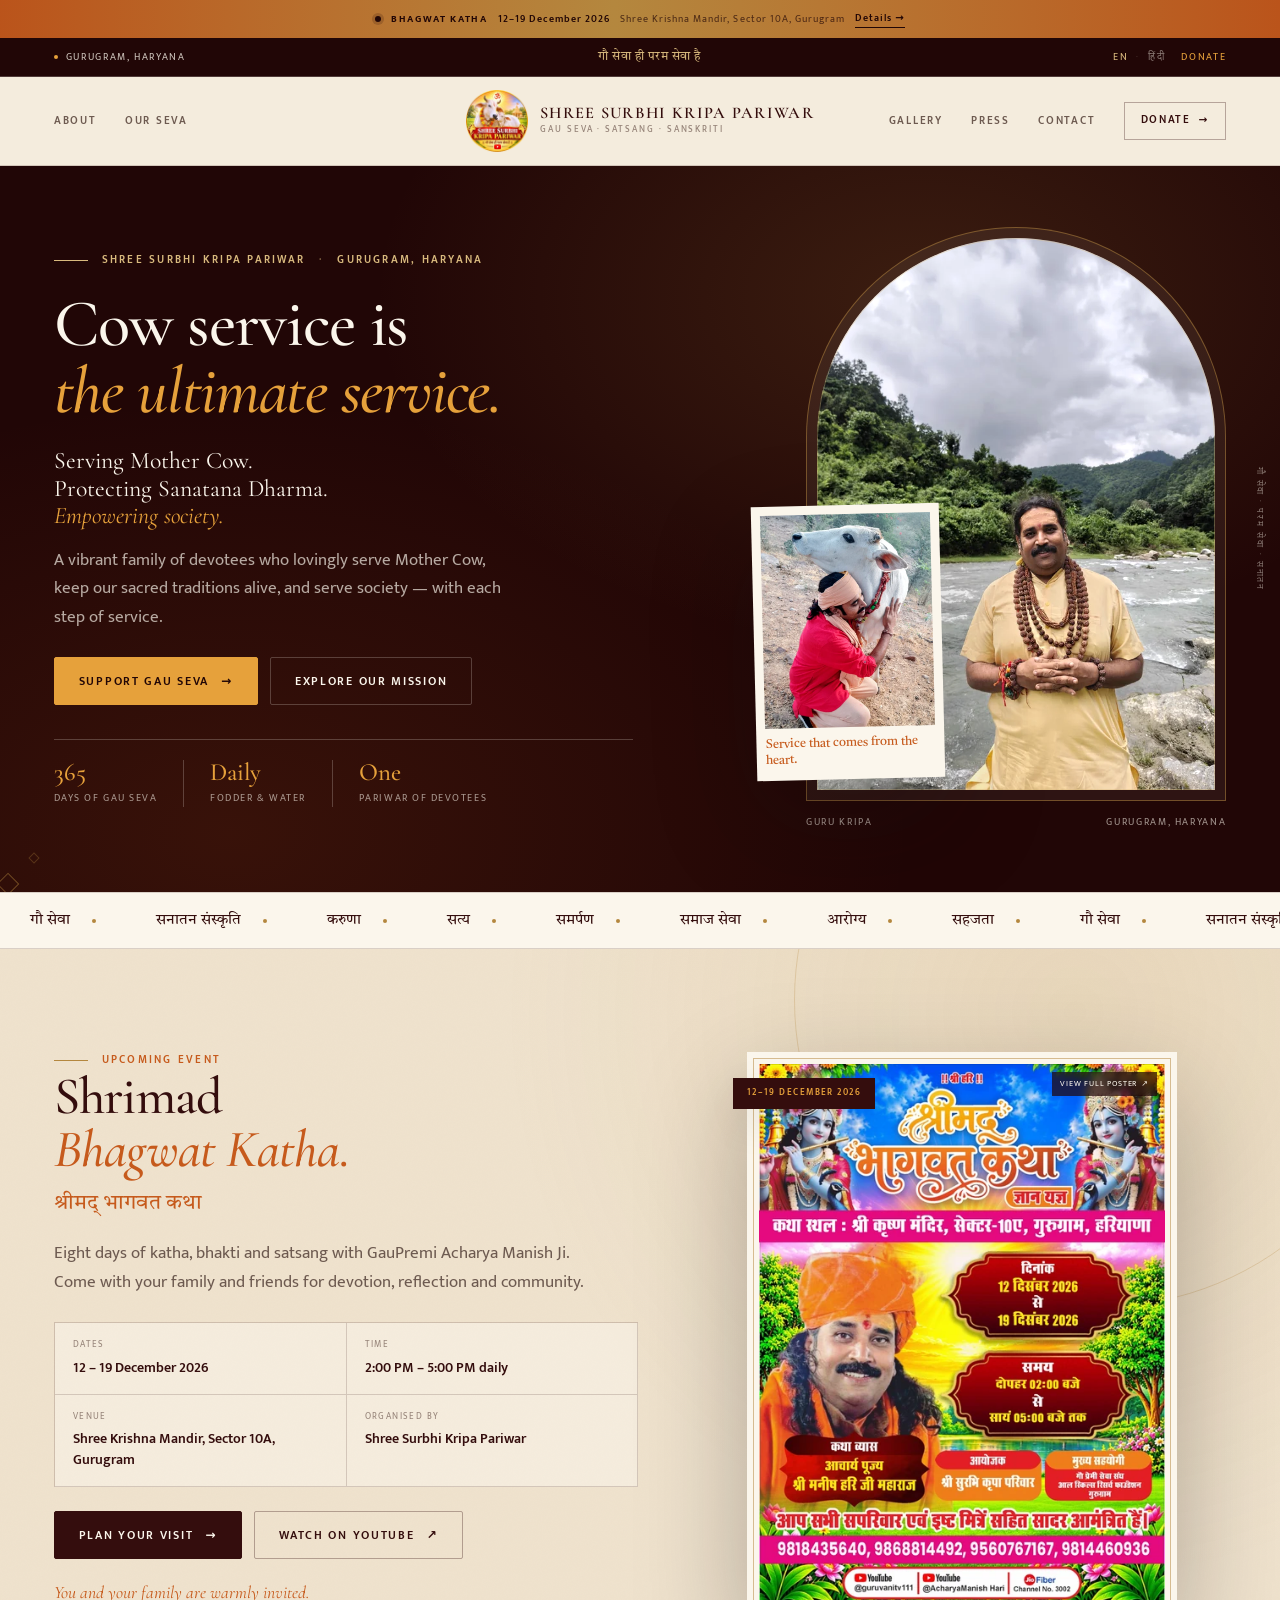
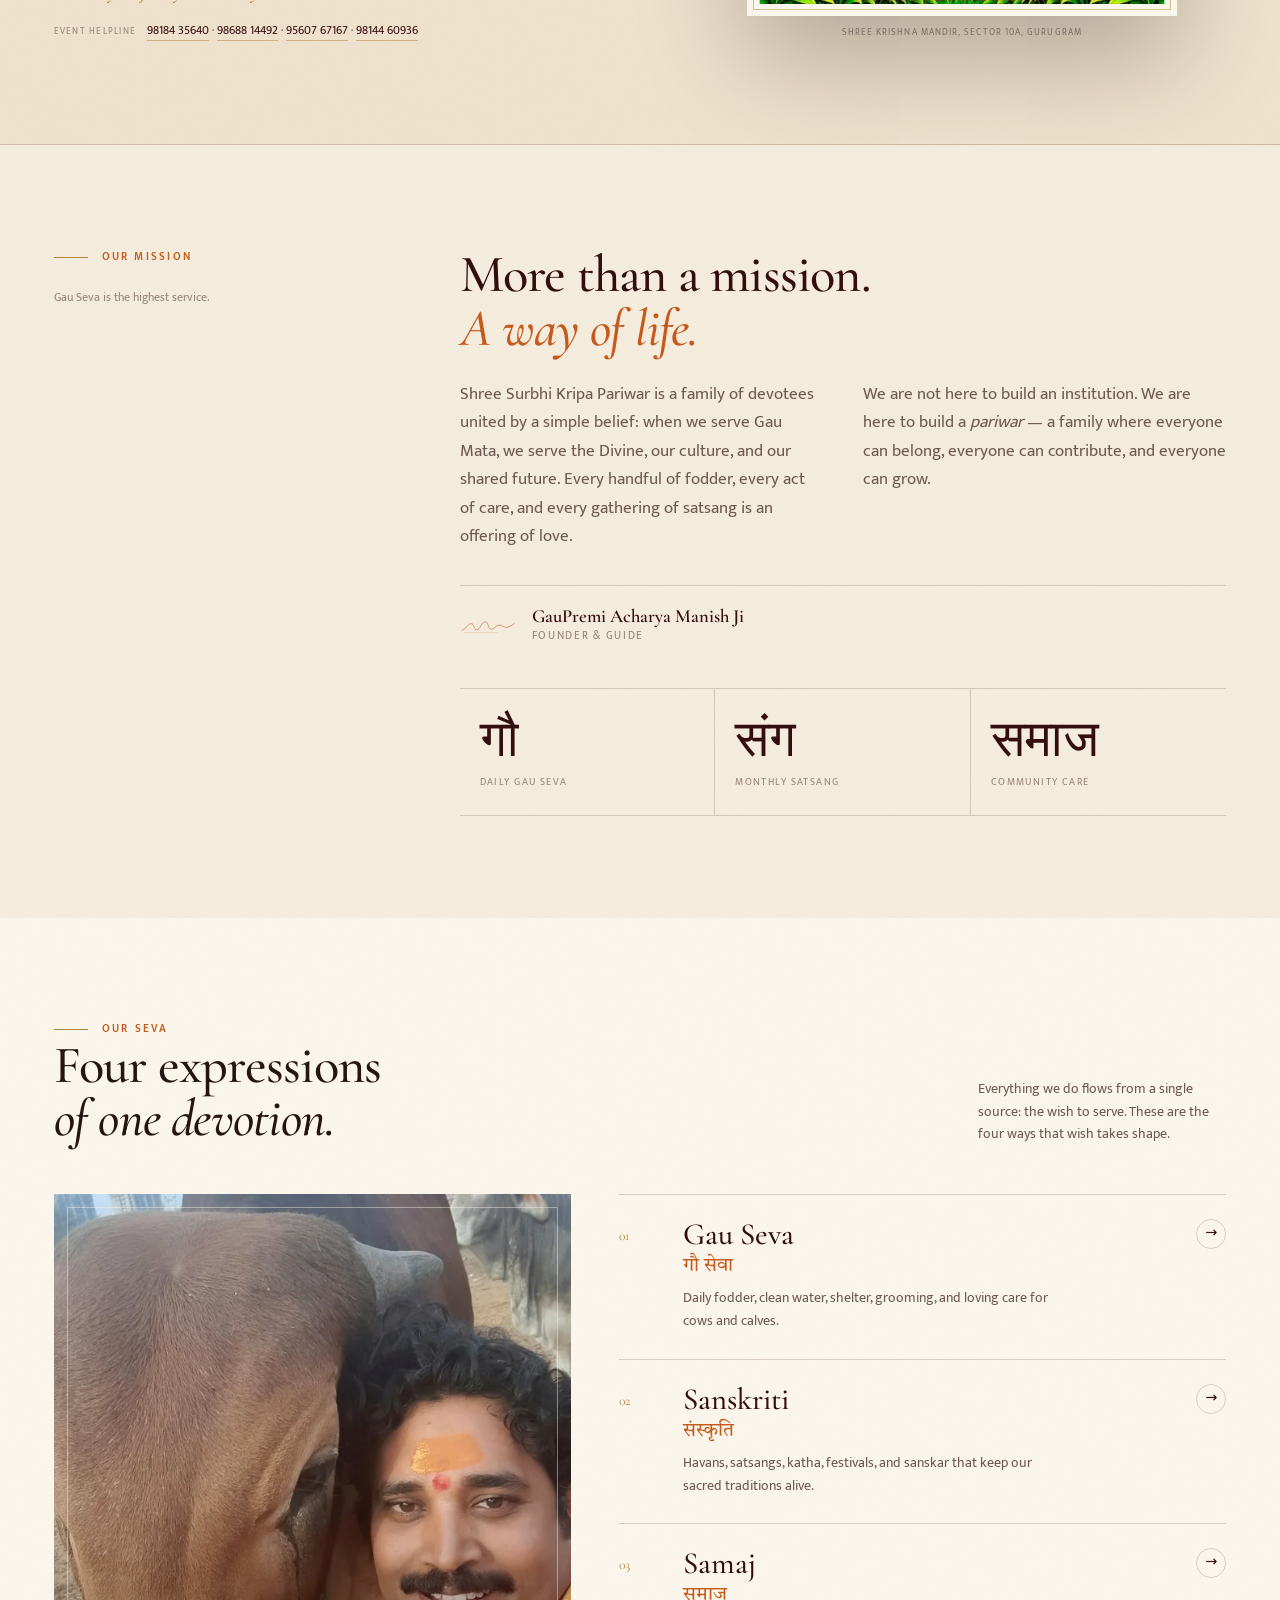
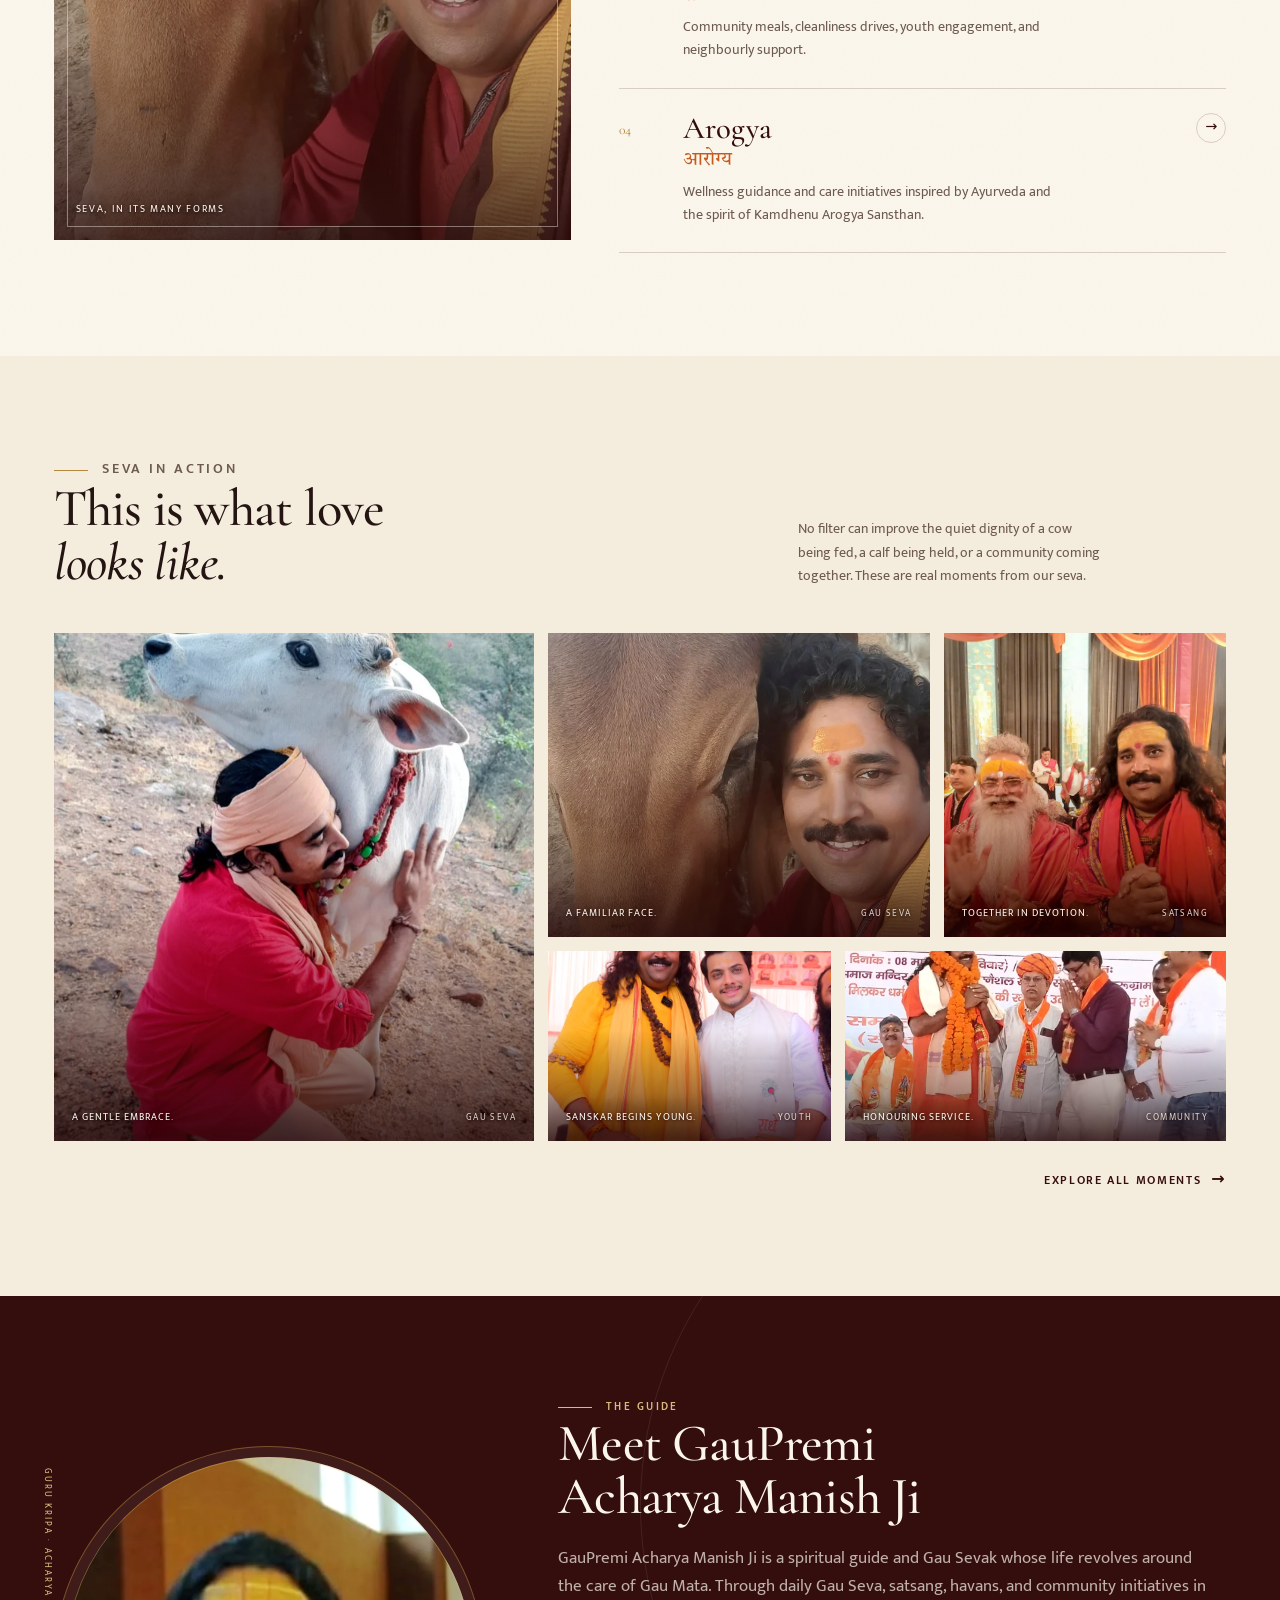
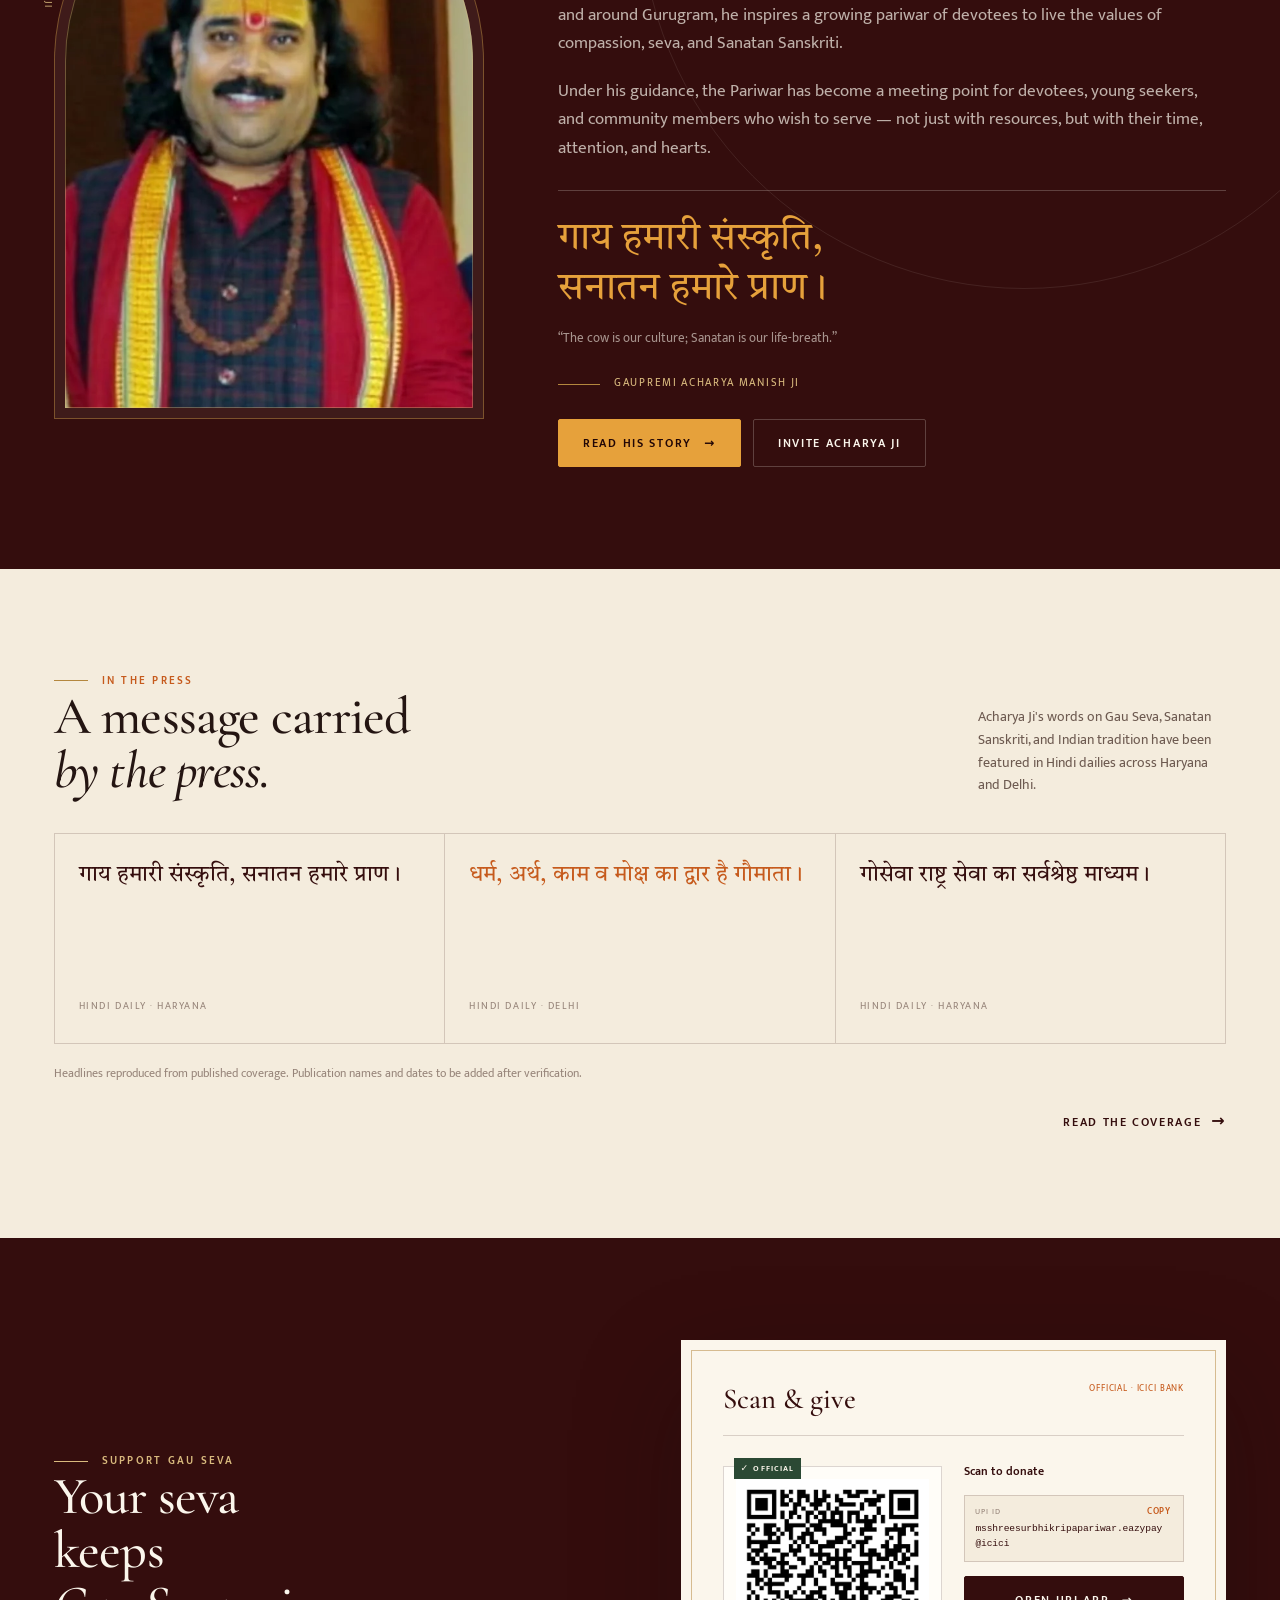
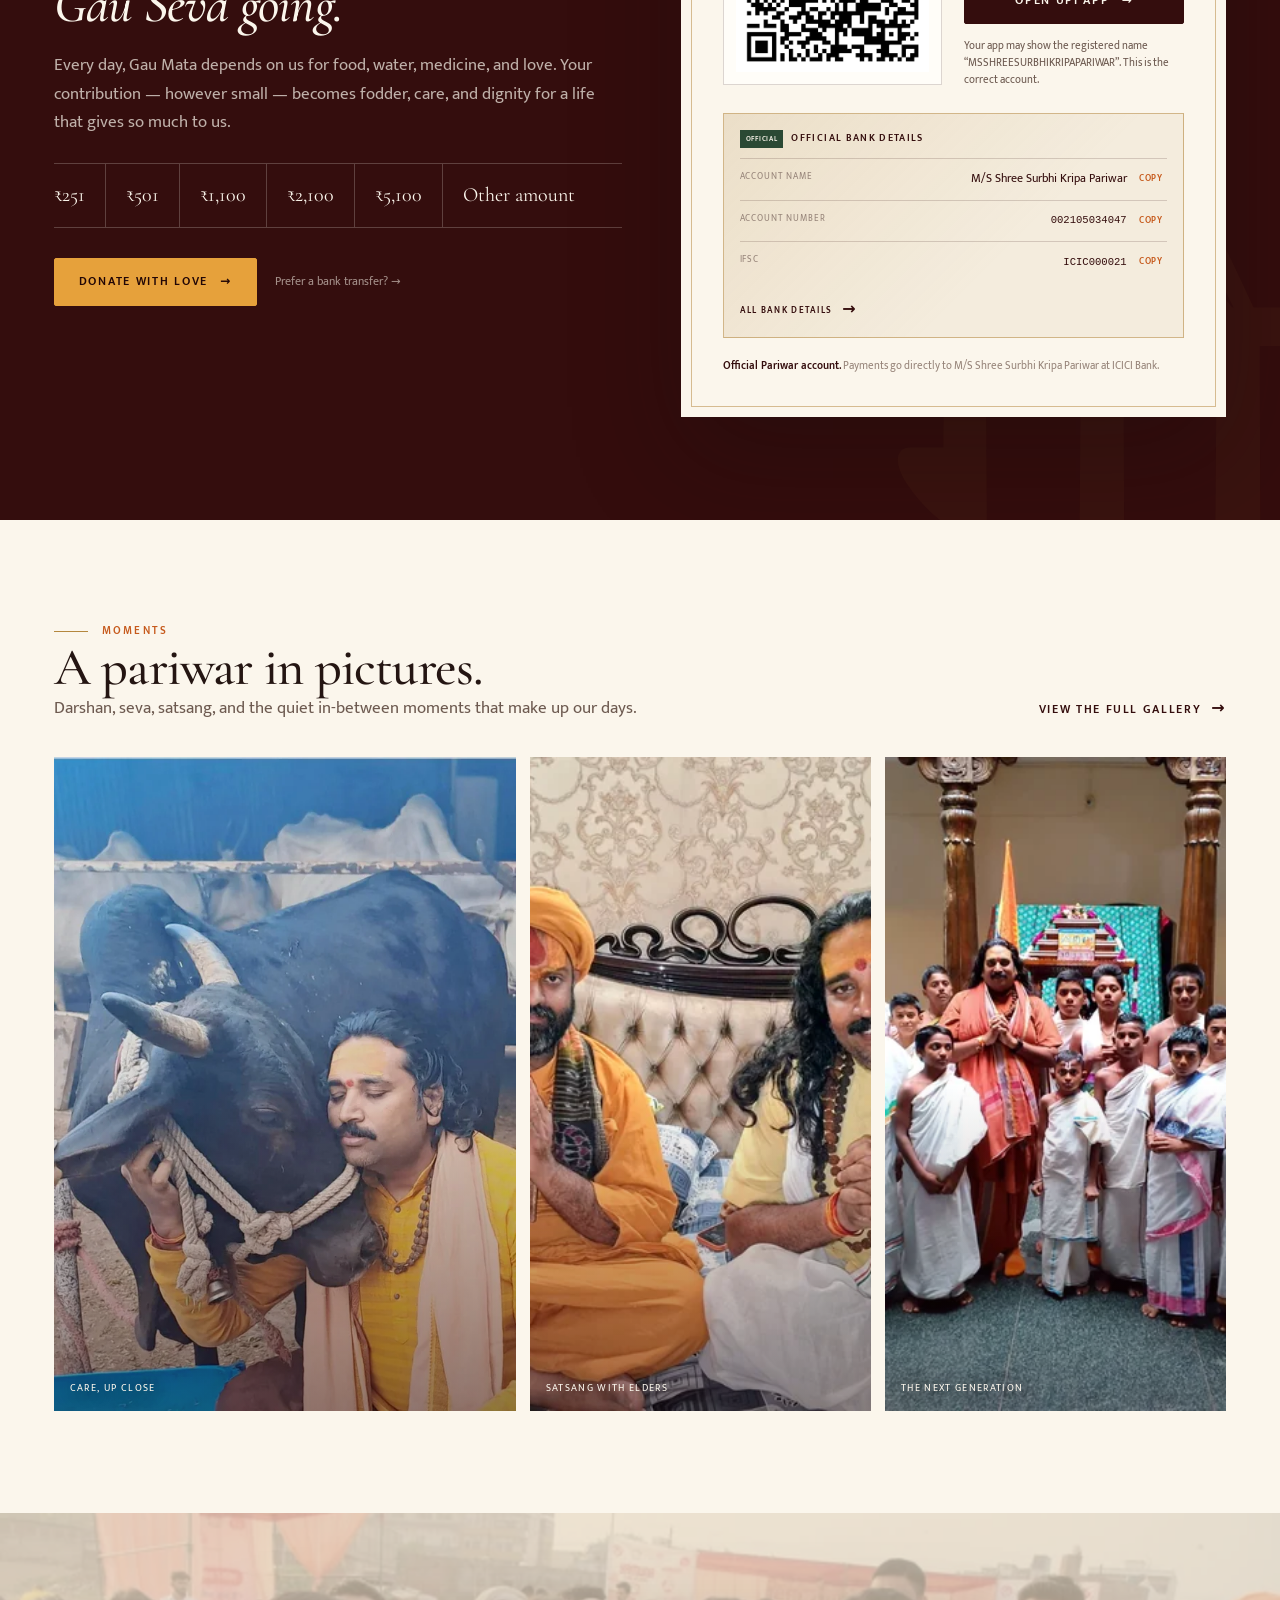
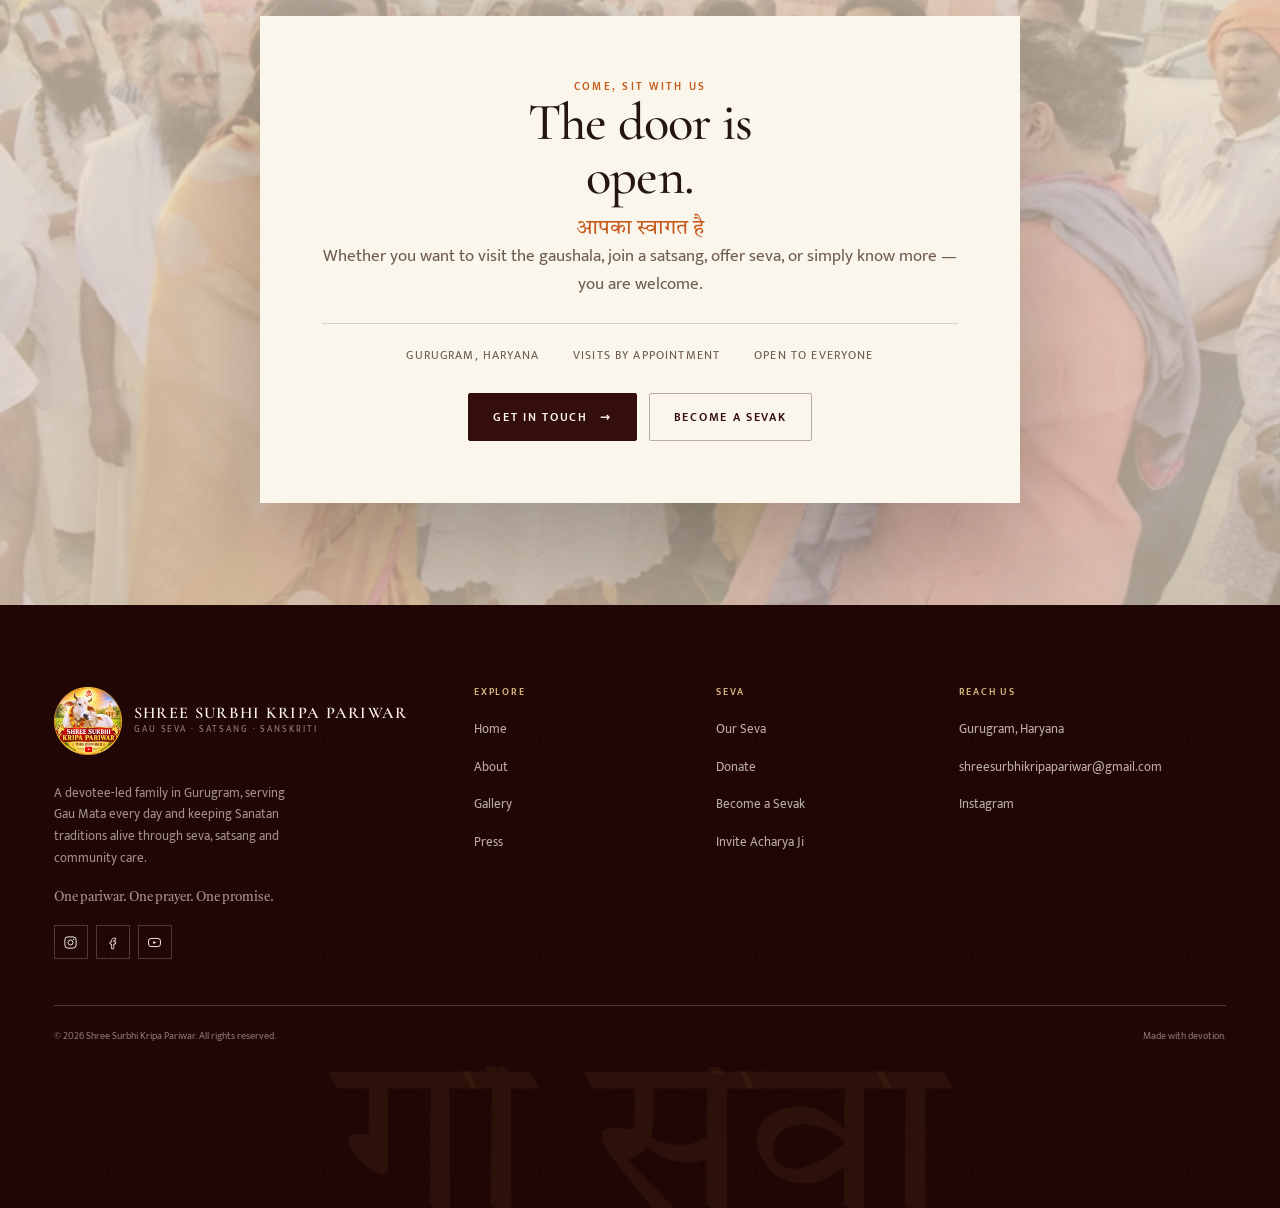
==== index.html @ 7095d481 "Initial commit: Shree Surbhi Kripa Pariwar bilingual website" ====
<!DOCTYPE html>
<html lang="en" class="no-js">
<head>
<meta charset="utf-8">
<meta name="viewport" content="width=device-width, initial-scale=1">
<title>Shree Surbhi Kripa Pariwar | Gau Seva in Gurugram</title>
<meta name="description" content="Join Shree Surbhi Kripa Pariwar in daily Gau Seva, satsang and community care in Gurugram. Inspired by GauPremi Acharya Manish Ji. Donate or volunteer today.">
<meta name="robots" content="index,follow">
<meta name="theme-color" content="#210606">
<meta property="og:type" content="website">
<meta property="og:site_name" content="Shree Surbhi Kripa Pariwar">
<meta property="og:title" content="Shree Surbhi Kripa Pariwar | Gau Seva in Gurugram">
<meta property="og:description" content="Join Shree Surbhi Kripa Pariwar in daily Gau Seva, satsang and community care in Gurugram. Inspired by GauPremi Acharya Manish Ji. Donate or volunteer today.">
<meta property="og:locale" content="en_IN">
<meta name="twitter:card" content="summary_large_image">
<link rel="icon" href="assets/brand/favicon.ico" sizes="any">
<link rel="icon" type="image/png" sizes="32x32" href="assets/brand/favicon-32.png">
<link rel="icon" type="image/png" sizes="192x192" href="assets/brand/favicon-192.png">
<link rel="apple-touch-icon" href="assets/brand/apple-touch-icon.png">
<link rel="preconnect" href="https://fonts.googleapis.com">
<link rel="preconnect" href="https://fonts.gstatic.com" crossorigin>
<link href="https://fonts.googleapis.com/css2?family=Cormorant+Garamond:ital,wght@0,400;0,500;0,600;1,400;1,500&family=Mukta:wght@300;400;500;600;700&family=Tiro+Devanagari+Hindi&display=swap" rel="stylesheet">
<link rel="stylesheet" href="assets/css/theme.css">
<link rel="stylesheet" href="assets/css/main.css">
<script type="application/ld+json">{"@context": "https://schema.org", "@type": "Organization", "name": "Shree Surbhi Kripa Pariwar", "description": "A devotee-led family in Gurugram, serving Gau Mata every day and keeping Sanatan traditions alive through seva, satsang and community care.", "email": "shreesurbhikripapariwar@gmail.com", "address": {"@type": "PostalAddress", "addressLocality": "Gurugram", "addressRegion": "Haryana", "addressCountry": "IN"}, "sameAs": ["https://www.instagram.com/shreesurbhikripapariwar/", "https://www.facebook.com/search/top?q=Shree%20Surbhi%20Kripa%20Pariwar", "https://youtube.com/@acharyamanishhari"]}</script>
</head>
<body>
<a class="skip-link" href="#main">Skip to content</a>
<div class="announcement">
<div class="container announcement__inner">
<a class="announcement__link" href="#katha">
<span class="announcement__dot" aria-hidden="true"></span>
<span class="announcement__label">Bhagwat Katha</span>
<span class="announcement__when">12–19 December 2026</span>
<span class="announcement__where">Shree Krishna Mandir, Sector 10A, Gurugram</span>
<span class="announcement__cta"><span class="announcement__cta-text">Details</span> <span aria-hidden="true">→</span></span>
</a>
</div>
</div><div class="topbar">
<div class="container topbar__inner">
<span class="topbar__place">Gurugram, Haryana</span>
<span class="topbar__mantra">गौ सेवा ही परम सेवा है</span>
<div class="topbar__links">
<div class="topbar__lang">
<a href="index.html" class="is-active" lang="en" hreflang="en">EN</a>
<span>·</span>
<a href="hi/index.html" class="" lang="hi" hreflang="hi">हिंदी</a>
</div>
<a class="topbar__donate" href="donate.html">Donate</a>
</div>
</div>
</div><header class="masthead" data-header>
<div class="container masthead__inner">
<nav class="nav nav--left" aria-label="Primary">
<a class="nav__link" href="about.html">About</a>
<a class="nav__link" href="seva.html">Our Seva</a>
</nav>
<a class="brand" href="index.html" aria-label="Shree Surbhi Kripa Pariwar — Home">
<span class="brand__mark" aria-hidden="true"></span>
<span class="brand__text"><span class="brand__name">Shree Surbhi Kripa Pariwar</span><span class="brand__sub">Gau Seva · Satsang · Sanskriti</span></span>
</a>
<div class="masthead__end">
<nav class="nav nav--right" aria-label="Secondary">
<a class="nav__link" href="gallery.html">Gallery</a>
<a class="nav__link" href="press.html">Press</a>
<a class="nav__link" href="contact.html">Contact</a>
<a class="nav__cta" href="donate.html">Donate <span aria-hidden="true">→</span></a>
</nav>
<button class="menu-toggle" type="button" data-menu-open aria-controls="site-menu" aria-expanded="false">
<span></span><span class="sr-only">Menu</span>
</button>
</div>
</div>
</header>
<div class="menu" id="site-menu" aria-hidden="true">
<div class="menu__head">
<span class="menu__brand">Shree Surbhi Kripa Pariwar</span>
<button class="menu__close" type="button" data-menu-close aria-label="Close menu">×</button>
</div>
<nav class="menu__nav" aria-label="Mobile"><a class="menu__link" href="index.html">Home<span>01</span></a><a class="menu__link" href="about.html">About<span>02</span></a><a class="menu__link" href="seva.html">Our Seva<span>03</span></a><a class="menu__link" href="gallery.html">Gallery<span>04</span></a><a class="menu__link" href="press.html">Press<span>05</span></a><a class="menu__link" href="donate.html">Donate<span>06</span></a><a class="menu__link" href="contact.html">Contact<span>07</span></a></nav>
<div class="menu__meta">
<span>Gurugram, Haryana, India</span>
<span>Visits by appointment · Mon–Sun</span>
<a href="mailto:shreesurbhikripapariwar@gmail.com">shreesurbhikripapariwar@gmail.com</a>
<div class="topbar__lang"><a href="hi/index.html">English / हिंदी</a></div>
</div>
</div>
<main id="main">
<section class="hero grain">
<div class="container hero__inner">
<div class="hero__copy">
<p class="eyebrow eyebrow--light hero__eyebrow">Shree Surbhi Kripa Pariwar <span class="eyebrow__sep">·</span> Gurugram, Haryana</p>
<h1 class="hero__title">Cow service is<em>the ultimate service.</em></h1>
<p class="hero__lede">Serving Mother Cow. Protecting Sanatana Dharma. <em>Empowering society.</em></p>
<p class="hero__body">A vibrant family of devotees who lovingly serve Mother Cow, keep our sacred traditions alive, and serve society — with each step of service.</p>
<div class="hero__actions">
<a class="btn btn--primary" href="donate.html">Support Gau Seva <span class="btn__arrow" aria-hidden="true">→</span></a>
<a class="btn btn--ghost" href="seva.html">Explore Our Mission</a>
</div>
<div class="hero__meta"><div class="hero__stat"><strong>365</strong><span>Days of Gau Seva</span></div><div class="hero__stat"><strong>Daily</strong><span>Fodder &amp; Water</span></div><div class="hero__stat"><strong>One</strong><span>Pariwar of Devotees</span></div></div>
</div>
<figure class="hero__figure">
<div class="arch arch--hero"><img src="assets/images/acharya-river.webp" srcset="assets/images/acharya-river-640.webp 640w, assets/images/acharya-river-1080.webp 1080w, assets/images/acharya-river-1500.webp 1500w" sizes="(max-width: 760px) 90vw, 420px" width="3072" height="4096" alt="GauPremi Acharya Manish Ji standing by a mountain river with folded hands, wearing a yellow kurta and rudraksha malas." loading="eager" decoding="async" fetchpriority="high" class="arch__img"></div>
<div class="hero__overlap">
<img src="assets/images/cow-embrace.webp" srcset="assets/images/cow-embrace-640.webp 640w, assets/images/cow-embrace-988.webp 988w" sizes="220px" width="988" height="1600" alt="Acharya Manish Ji embracing a white cow in a forest clearing." loading="lazy" decoding="async">
<span>Service that comes from the heart.</span>
</div>
<figcaption class="hero__caption"><span>Guru Kripa</span><span>Gurugram, Haryana</span></figcaption>
</figure>
</div>
<span class="hero__rail" aria-hidden="true">गौ सेवा · परम सेवा · सनातन</span>
<span class="hero__petal" aria-hidden="true"></span><span class="hero__petal hero__petal--two" aria-hidden="true"></span>
</section>

<div class="marquee" aria-hidden="true"><div class="marquee__track"><span class="marquee__item">गौ सेवा<span class="marquee__dot" aria-hidden="true"></span></span><span class="marquee__item">सनातन संस्कृति<span class="marquee__dot" aria-hidden="true"></span></span><span class="marquee__item">करुणा<span class="marquee__dot" aria-hidden="true"></span></span><span class="marquee__item">सत्य<span class="marquee__dot" aria-hidden="true"></span></span><span class="marquee__item">समर्पण<span class="marquee__dot" aria-hidden="true"></span></span><span class="marquee__item">समाज सेवा<span class="marquee__dot" aria-hidden="true"></span></span><span class="marquee__item">आरोग्य<span class="marquee__dot" aria-hidden="true"></span></span><span class="marquee__item">सहजता<span class="marquee__dot" aria-hidden="true"></span></span><span class="marquee__item">गौ सेवा<span class="marquee__dot" aria-hidden="true"></span></span><span class="marquee__item">सनातन संस्कृति<span class="marquee__dot" aria-hidden="true"></span></span><span class="marquee__item">करुणा<span class="marquee__dot" aria-hidden="true"></span></span><span class="marquee__item">सत्य<span class="marquee__dot" aria-hidden="true"></span></span><span class="marquee__item">समर्पण<span class="marquee__dot" aria-hidden="true"></span></span><span class="marquee__item">समाज सेवा<span class="marquee__dot" aria-hidden="true"></span></span><span class="marquee__item">आरोग्य<span class="marquee__dot" aria-hidden="true"></span></span><span class="marquee__item">सहजता<span class="marquee__dot" aria-hidden="true"></span></span></div></div>

<section class="section event grain" id="katha">
<div class="container event__grid">
<div class="event__copy reveal">
<p class="eyebrow">Upcoming Event</p>
<h2>Shrimad<br><em>Bhagwat Katha.</em></h2>
<p class="event__hindi">श्रीमद् भागवत कथा</p>
<p class="body-copy">Eight days of katha, bhakti and satsang with GauPremi Acharya Manish Ji. Come with your family and friends for devotion, reflection and community.</p>
<div class="event__facts"><div class="event__fact"><span>Dates</span><strong>12 – 19 December 2026</strong></div><div class="event__fact"><span>Time</span><strong>2:00 PM – 5:00 PM daily</strong></div><div class="event__fact"><span>Venue</span><strong>Shree Krishna Mandir, Sector 10A, Gurugram</strong></div><div class="event__fact"><span>Organised by</span><strong>Shree Surbhi Kripa Pariwar</strong></div></div>
<div class="event__actions">
<a class="btn btn--dark" href="contact.html">Plan your visit <span class="btn__arrow" aria-hidden="true">→</span></a>
<a class="btn btn--outline" href="https://youtube.com/@acharyamanishhari" target="_blank" rel="noopener noreferrer">Watch on YouTube <span aria-hidden="true">↗</span></a>
</div>
<p class="event__note">You and your family are warmly invited.</p>
<p class="event__contact"><span>Event helpline</span> <a href="tel:+919818435640">98184 35640</a> · <a href="tel:+919868814492">98688 14492</a> · <a href="tel:+919560767167">95607 67167</a> · <a href="tel:+919814460936">98144 60936</a></p>
</div>
<figure class="event__poster reveal reveal--delay-1">
<a class="event__poster-link" href="assets/images/event-katha-1204.webp" target="_blank" rel="noopener noreferrer" aria-label="View full poster">
<img src="assets/images/event-katha.webp" srcset="assets/images/event-katha-480.webp 480w, assets/images/event-katha-800.webp 800w, assets/images/event-katha-1204.webp 1204w" sizes="(max-width: 760px) 86vw, 420px" width="1204" height="1600" alt="Poster for Shrimad Bhagwat Katha from 12 to 19 December 2026 at Shree Krishna Mandir, Sector 10A, Gurugram." loading="lazy" decoding="async">
<span class="event__poster-zoom">View full poster <span aria-hidden="true">↗</span></span>
</a>
<span class="event__date">12–19 December 2026</span>
<figcaption>Shree Krishna Mandir, Sector 10A, Gurugram</figcaption>
</figure>
</div>
</section>

<section class="section manifesto grain">
<div class="container manifesto__grid">
<div class="manifesto__side reveal">
<p class="eyebrow">Our Mission</p>
<p class="manifesto__side-note">Gau Seva is the highest service.</p>
</div>
<div class="manifesto__main reveal reveal--delay-1">
<h2 class="manifesto__statement display">More than a mission.<br><em>A way of life.</em></h2>
<div class="manifesto__body"><p>Shree Surbhi Kripa Pariwar is a family of devotees united by a simple belief: when we serve Gau Mata, we serve the Divine, our culture, and our shared future. Every handful of fodder, every act of care, and every gathering of satsang is an offering of love.</p><p>We are not here to build an institution. We are here to build a <em>pariwar</em> — a family where everyone can belong, everyone can contribute, and everyone can grow.</p></div>
<div class="manifesto__sign"><svg viewBox="0 0 120 40" fill="none" aria-hidden="true">
<path d="M4 29c9-1 12-14 20-14 7 0 5 13 12 13 8 0 9-17 18-17 8 0 5 16 13 16 7 0 10-9 17-9 6 0 9 5 15 5 5 0 10-3 17-8" stroke="currentColor" stroke-width="1.2" stroke-linecap="round"/>
<path d="M9 34h70" stroke="currentColor" stroke-width=".8" opacity=".45" stroke-linecap="round"/>
</svg><div><strong>GauPremi Acharya Manish Ji</strong><span>Founder &amp; Guide</span></div></div>
<div class="stat-row"><div class="stat"><strong>गौ</strong><span>Daily Gau Seva</span></div><div class="stat"><strong>संग</strong><span>Monthly Satsang</span></div><div class="stat"><strong>समाज</strong><span>Community Care</span></div></div>
</div>
</div>
</section>

<section class="section section--raised pillars grain">
<div class="container">
<div class="pillars__head reveal">
<div><p class="eyebrow">Our Seva</p><h2>Four expressions<br><em>of one devotion.</em></h2></div>
<p class="pillars__head-note">Everything we do flows from a single source: the wish to serve. These are the four ways that wish takes shape.</p>
</div>
<div class="pillars__grid">
<div class="pillars__media reveal reveal--scale">
<div class="pillars__images"><img src="assets/images/gau-seva-brown-cow.webp" srcset="assets/images/gau-seva-brown-cow-640.webp 640w, assets/images/gau-seva-brown-cow-900.webp 900w" sizes="(max-width: 760px) 92vw, 500px" width="900" height="1600" alt="GauPremi Acharya Manish Ji smiling beside a brown cow, with other cows in the background." loading="lazy" decoding="async" class="pillar__img is-active"><img src="assets/images/acharya-stage.webp" srcset="assets/images/acharya-stage-640.webp 640w, assets/images/acharya-stage-899.webp 899w" sizes="(max-width: 760px) 92vw, 500px" width="899" height="1600" alt="Acharya Manish Ji speaking at a satsang with a microphone and a shawl reading Radhe." loading="lazy" decoding="async" class="pillar__img"><img src="assets/images/community-event.webp" srcset="assets/images/community-event-640.webp 640w, assets/images/community-event-1080.webp 1080w, assets/images/community-event-1600.webp 1600w" sizes="(max-width: 760px) 92vw, 500px" width="1600" height="1068" alt="Acharya Manish Ji with community members and sadhus at an outdoor gathering." loading="lazy" decoding="async" class="pillar__img"><img src="assets/images/acharya-contemplation.webp" srcset="assets/images/acharya-contemplation-640.webp 640w, assets/images/acharya-contemplation-1080.webp 1080w" sizes="(max-width: 760px) 92vw, 500px" width="1080" height="924" alt="Acharya Manish Ji with eyes closed in quiet contemplation, wearing an orange shawl." loading="lazy" decoding="async" class="pillar__img"></div>
<span class="pillars__caption">Seva, in its many forms</span>
</div>
<div class="pillar-list reveal reveal--delay-1"><article class="pillar" data-pillar="0" tabindex="0">
<span class="pillar__num">01</span>
<div><h3>Gau Seva<span>गौ सेवा</span></h3><p>Daily fodder, clean water, shelter, grooming, and loving care for cows and calves.</p></div>
<a class="pillar__link" href="donate.html" aria-label="Offer fodder">→</a>
</article><article class="pillar" data-pillar="1" tabindex="0">
<span class="pillar__num">02</span>
<div><h3>Sanskriti<span>संस्कृति</span></h3><p>Havans, satsangs, katha, festivals, and sanskar that keep our sacred traditions alive.</p></div>
<a class="pillar__link" href="contact.html" aria-label="Join a satsang">→</a>
</article><article class="pillar" data-pillar="2" tabindex="0">
<span class="pillar__num">03</span>
<div><h3>Samaj<span>समाज</span></h3><p>Community meals, cleanliness drives, youth engagement, and neighbourly support.</p></div>
<a class="pillar__link" href="contact.html#volunteer" aria-label="Serve the community">→</a>
</article><article class="pillar" data-pillar="3" tabindex="0">
<span class="pillar__num">04</span>
<div><h3>Arogya<span>आरोग्य</span></h3><p>Wellness guidance and care initiatives inspired by Ayurveda and the spirit of Kamdhenu Arogya Sansthan.</p></div>
<a class="pillar__link" href="contact.html" aria-label="Talk to us">→</a>
</article></div>
</div>
</div>
</section>

<section class="section mosaic">
<div class="container">
<div class="mosaic__head reveal">
<div><p class="eyebrow">Seva in Action</p><h2>This is what love<br><em>looks like.</em></h2></div>
<p>No filter can improve the quiet dignity of a cow being fed, a calf being held, or a community coming together. These are real moments from our seva.</p>
</div>
<div class="mosaic__grid"><a class="mosaic__item mosaic__item--a reveal" href="gallery.html">
<img src="assets/images/cow-embrace.webp" srcset="assets/images/cow-embrace-640.webp 640w, assets/images/cow-embrace-988.webp 988w" sizes="(max-width: 760px) 92vw, 40vw" width="988" height="1600" alt="Acharya Manish Ji embracing a white cow in a forest clearing." loading="lazy" decoding="async">
<span class="mosaic__caption"><span>A gentle embrace.</span><span>Gau Seva</span></span>
</a><a class="mosaic__item mosaic__item--b reveal" href="gallery.html">
<img src="assets/images/gau-seva-brown-cow.webp" srcset="assets/images/gau-seva-brown-cow-640.webp 640w, assets/images/gau-seva-brown-cow-900.webp 900w" sizes="(max-width: 760px) 92vw, 40vw" width="900" height="1600" alt="Acharya Manish Ji beside a brown cow." loading="lazy" decoding="async">
<span class="mosaic__caption"><span>A familiar face.</span><span>Gau Seva</span></span>
</a><a class="mosaic__item mosaic__item--c reveal" href="gallery.html">
<img src="assets/images/elder-sadhu.webp" srcset="assets/images/elder-sadhu-640.webp 640w, assets/images/elder-sadhu-932.webp 932w" sizes="(max-width: 760px) 92vw, 40vw" width="932" height="1599" alt="Acharya Manish Ji with an elderly sadhu at a decorated event." loading="lazy" decoding="async">
<span class="mosaic__caption"><span>Together in devotion.</span><span>Satsang</span></span>
</a><a class="mosaic__item mosaic__item--d reveal" href="gallery.html">
<img src="assets/images/youth-temple.webp" srcset="assets/images/youth-temple-640.webp 640w, assets/images/youth-temple-1068.webp 1068w" sizes="(max-width: 760px) 92vw, 40vw" width="1068" height="1600" alt="Young students in white traditional clothes at a temple gathering." loading="lazy" decoding="async">
<span class="mosaic__caption"><span>Sanskar begins young.</span><span>Youth</span></span>
</a><a class="mosaic__item mosaic__item--e reveal" href="gallery.html">
<img src="assets/images/honours-shawl.webp" srcset="assets/images/honours-shawl-640.webp 640w, assets/images/honours-shawl-1080.webp 1080w, assets/images/honours-shawl-1200.webp 1200w" sizes="(max-width: 760px) 92vw, 40vw" width="1200" height="1600" alt="A shawl being presented in honour of service." loading="lazy" decoding="async">
<span class="mosaic__caption"><span>Honouring service.</span><span>Community</span></span>
</a></div>
<div class="mosaic__link"><a class="link-arrow" href="gallery.html">Explore all moments</a></div>
</div>
</section>

<section class="section section--maroon feature grain">
<div class="container feature__grid">
<div class="feature__portrait reveal reveal--scale">
<span class="feature__portrait-label">Guru Kripa · Acharya Ji</span>
<div class="arch"><img src="assets/images/acharya-portrait.webp" srcset="assets/images/acharya-portrait-632.webp 632w" sizes="(max-width: 760px) 80vw, 430px" width="632" height="1390" alt="Portrait of GauPremi Acharya Manish Ji holding a book, wearing a red and gold shawl." loading="lazy" decoding="async" class="arch__img"></div>
</div>
<div class="feature__copy reveal reveal--delay-1">
<p class="eyebrow eyebrow--light">The Guide</p>
<h2>Meet GauPremi<br>Acharya Manish Ji</h2>
<p class="body-copy">GauPremi Acharya Manish Ji is a spiritual guide and Gau Sevak whose life revolves around the care of Gau Mata. Through daily Gau Seva, satsang, havans, and community initiatives in and around Gurugram, he inspires a growing pariwar of devotees to live the values of compassion, seva, and Sanatan Sanskriti.</p><p class="body-copy">Under his guidance, the Pariwar has become a meeting point for devotees, young seekers, and community members who wish to serve — not just with resources, but with their time, attention, and hearts.</p>
<div class="feature__quote">
<blockquote>गाय हमारी संस्कृति,<br>सनातन हमारे प्राण।</blockquote>
<p class="feature__translation">“The cow is our culture; Sanatan is our life-breath.”</p>
<p class="feature__sign">GauPremi Acharya Manish Ji</p>
</div>
<div class="feature__actions">
<a class="btn btn--primary" href="about.html">Read His Story <span class="btn__arrow" aria-hidden="true">→</span></a>
<a class="btn btn--ghost" href="contact.html#invite">Invite Acharya Ji</a>
</div>
</div>
</div>
</section>

<section class="section press">
<div class="container">
<div class="press__head reveal">
<div><p class="eyebrow">In the Press</p><h2>A message carried<br><em>by the press.</em></h2></div>
<p class="pillars__head-note">Acharya Ji's words on Gau Seva, Sanatan Sanskriti, and Indian tradition have been featured in Hindi dailies across Haryana and Delhi.</p>
</div>
<div class="press__grid reveal"><article class="press__quote"><blockquote>गाय हमारी संस्कृति, सनातन हमारे प्राण।</blockquote><p class="press__source">Hindi daily · Haryana</p></article><article class="press__quote"><blockquote>धर्म, अर्थ, काम व मोक्ष का द्वार है गौमाता।</blockquote><p class="press__source">Hindi daily · Delhi</p></article><article class="press__quote"><blockquote>गोसेवा राष्ट्र सेवा का सर्वश्रेष्ठ माध्यम।</blockquote><p class="press__source">Hindi daily · Haryana</p></article></div>
<p class="press__note">Headlines reproduced from published coverage. Publication names and dates to be added after verification.</p>
<div class="mosaic__link"><a class="link-arrow" href="press.html">Read the coverage</a></div>
</div>
</section>

<section class="section section--maroon donate-band grain">
<div class="container donate-band__grid">
<div class="donate-band__copy reveal">
<p class="eyebrow eyebrow--light">Support Gau Seva</p>
<h2>Your seva keeps<br><em>Gau Seva going.</em></h2>
<p class="body-copy">Every day, Gau Mata depends on us for food, water, medicine, and love. Your contribution — however small — becomes fodder, care, and dignity for a life that gives so much to us.</p>
<div class="tiers"><a class="tier" href="donate.html">₹251</a><a class="tier" href="donate.html">₹501</a><a class="tier" href="donate.html">₹1,100</a><a class="tier" href="donate.html">₹2,100</a><a class="tier" href="donate.html">₹5,100</a><a class="tier" href="donate.html">Other amount</a></div>
<div class="donate-band__actions">
<a class="btn btn--primary" href="donate.html">Donate with love <span class="btn__arrow" aria-hidden="true">→</span></a>
<a class="donate-band__hint" href="donate.html#bank">Prefer a bank transfer? →</a>
</div>
</div>
<div class="reveal reveal--delay-1">
<aside class="donate-card" aria-label="Scan &amp; give">
<div class="payment-card__head"><h3>Scan &amp; give</h3><span>Official · ICICI Bank</span></div>
<div class="qr-wrap">
<div class="qr"><span class="qr__official">Official</span>
<img src="assets/images/qr-official.png" alt="Official UPI QR code for M/S Shree Surbhi Kripa Pariwar" width="504" height="504" loading="lazy" decoding="async">
</div>
<div class="qr__side">
<p class="scan-label"><strong>Scan to donate</strong></p>
<div class="upi"><span class="upi__label">UPI ID</span><code>msshreesurbhikripapariwar.eazypay<wbr>@icici</code><button class="copy-btn" type="button" data-copy="msshreesurbhikripapariwar.eazypay@icici" data-copy-label="Copy" data-copied-label="Copied">Copy</button></div>
<a class="btn btn--dark" href="upi://pay?pa=msshreesurbhikripapariwar.eazypay%40icici&amp;pn=MSSHREESURBHIKRIPAPARIWAR&amp;cu=INR">Open UPI app <span class="btn__arrow" aria-hidden="true">→</span></a>
<p class="qr__apps">Your app may show the registered name “MSSHREESURBHIKRIPAPARIWAR”. This is the correct account.</p>
</div>
</div>
<div class="bank-mini">
<p class="bank-mini__title"><span>Official</span>Official bank details</p>
<div class="bank-mini__row"><span class="bank-mini__label">Account name</span><span class="bank-mini__value"><span>M/S Shree Surbhi Kripa Pariwar</span><button class="copy-btn" type="button" data-copy="M/S Shree Surbhi Kripa Pariwar" data-copy-label="Copy" data-copied-label="Copied">Copy</button></span></div><div class="bank-mini__row"><span class="bank-mini__label">Account number</span><span class="bank-mini__value"><code>002105034047</code><button class="copy-btn" type="button" data-copy="002105034047" data-copy-label="Copy" data-copied-label="Copied">Copy</button></span></div><div class="bank-mini__row"><span class="bank-mini__label">IFSC</span><span class="bank-mini__value"><code>ICIC000021</code><button class="copy-btn" type="button" data-copy="ICIC000021" data-copy-label="Copy" data-copied-label="Copied">Copy</button></span></div>
<a class="link-arrow bank-mini__link" href="donate.html#bank">All bank details</a>
</div>
<p class="payment-card__trust"><strong>Official Pariwar account.</strong> Payments go directly to M/S Shree Surbhi Kripa Pariwar at ICICI Bank.</p>
</aside>
</div>
</div>
</section>

<section class="section section--raised strip">
<div class="container">
<div class="strip__head reveal">
<div><p class="eyebrow">Moments</p><h2>A pariwar in pictures.</h2><p class="body-copy">Darshan, seva, satsang, and the quiet in-between moments that make up our days.</p></div>
<a class="link-arrow" href="gallery.html">View the full gallery</a>
</div>
<div class="strip__grid"><figure class="strip__item reveal"><img src="assets/images/gau-seva-black-cow.webp" srcset="assets/images/gau-seva-black-cow-640.webp 640w, assets/images/gau-seva-black-cow-903.webp 903w" sizes="(max-width: 760px) 90vw, 33vw" width="903" height="1280" alt="Acharya Manish Ji embracing a black cow at a gaushala." loading="lazy" decoding="async"><figcaption>Care, up close</figcaption></figure><figure class="strip__item reveal"><img src="assets/images/satsang-seated.webp" srcset="assets/images/satsang-seated-640.webp 640w, assets/images/satsang-seated-1080.webp 1080w, assets/images/satsang-seated-1600.webp 1600w" sizes="(max-width: 760px) 90vw, 33vw" width="1600" height="1200" alt="Acharya Manish Ji seated with a senior swami at a decorated gathering." loading="lazy" decoding="async"><figcaption>Satsang with elders</figcaption></figure><figure class="strip__item reveal"><img src="assets/images/youth-group.webp" srcset="assets/images/youth-group-640.webp 640w, assets/images/youth-group-1080.webp 1080w, assets/images/youth-group-1600.webp 1600w" sizes="(max-width: 760px) 90vw, 33vw" width="1600" height="1200" alt="A group of young boys in white traditional clothes at a temple." loading="lazy" decoding="async"><figcaption>The next generation</figcaption></figure></div>
</div>
</section>

<section class="visit">
<div class="visit__media" aria-hidden="true"><img src="assets/images/community-event.webp" srcset="assets/images/community-event-640.webp 640w, assets/images/community-event-1080.webp 1080w, assets/images/community-event-1600.webp 1600w" sizes="100vw" width="1600" height="1068" alt="" loading="lazy" decoding="async"></div>
<div class="visit__panel reveal">
<p class="eyebrow eyebrow--plain">Come, Sit With Us</p>
<h2>The door is open.</h2>
<p class="hindi">आपका स्वागत है</p>
<p class="body-copy">Whether you want to visit the gaushala, join a satsang, offer seva, or simply know more — you are welcome.</p>
<div class="visit__details"><span>Gurugram, Haryana</span><span>Visits by appointment</span><span>Open to everyone</span></div>
<div class="visit__actions">
<a class="btn btn--dark" href="contact.html">Get in touch <span class="btn__arrow" aria-hidden="true">→</span></a>
<a class="btn btn--outline" href="contact.html#volunteer">Become a Sevak</a>
</div>
</div>
</section>
</main><footer class="footer">
<div class="container footer__top">
<div class="footer__brand">
<a class="brand" href="index.html" aria-label="Shree Surbhi Kripa Pariwar">
<span class="brand__mark" aria-hidden="true"></span>
<span class="brand__text"><span class="brand__name">Shree Surbhi Kripa Pariwar</span><span class="brand__sub">Gau Seva · Satsang · Sanskriti</span></span>
</a>
<p>A devotee-led family in Gurugram, serving Gau Mata every day and keeping Sanatan traditions alive through seva, satsang and community care.</p>
<p class="footer__mantra">One pariwar. One prayer. One promise.</p>
<div class="social"><a href="https://www.instagram.com/shreesurbhikripapariwar/" target="_blank" rel="noopener noreferrer" aria-label="Instagram"><svg viewBox="0 0 24 24" fill="none" aria-hidden="true"><rect x="3" y="3" width="18" height="18" rx="5" stroke="currentColor" stroke-width="1.5"/><circle cx="12" cy="12" r="4" stroke="currentColor" stroke-width="1.5"/><circle cx="17.2" cy="6.8" r="1.1" fill="currentColor"/></svg></a><a href="https://www.facebook.com/search/top?q=Shree%20Surbhi%20Kripa%20Pariwar" target="_blank" rel="noopener noreferrer" aria-label="Facebook"><svg viewBox="0 0 24 24" fill="none" aria-hidden="true"><path d="M14.5 8.5H17V5h-2.5C12 5 10.5 6.7 10.5 9v2H8v3.5h2.5V22H14v-7.5h2.7L17 11h-3V9.3c0-.5.2-.8.5-.8Z" stroke="currentColor" stroke-width="1.3" stroke-linejoin="round"/></svg></a><a href="https://youtube.com/@acharyamanishhari" target="_blank" rel="noopener noreferrer" aria-label="YouTube"><svg viewBox="0 0 24 24" fill="none" aria-hidden="true"><rect x="2.5" y="5.5" width="19" height="13" rx="4" stroke="currentColor" stroke-width="1.5"/><path d="m10 9.5 5 2.5-5 2.5v-5Z" fill="currentColor"/></svg></a></div>
</div>
<div class="footer__col">
<h3>Explore</h3>
<ul>
<li><a href="index.html">Home</a></li>
<li><a href="about.html">About</a></li>
<li><a href="gallery.html">Gallery</a></li>
<li><a href="press.html">Press</a></li>
</ul>
</div>
<div class="footer__col">
<h3>Seva</h3>
<ul>
<li><a href="seva.html">Our Seva</a></li>
<li><a href="donate.html">Donate</a></li>
<li><a href="contact.html#volunteer">Become a Sevak</a></li>
<li><a href="contact.html#invite">Invite Acharya Ji</a></li>
</ul>
</div>
<div class="footer__col">
<h3>Reach us</h3>
<ul>
<li><a href="contact.html">Gurugram, Haryana</a></li>
<li><a href="mailto:shreesurbhikripapariwar@gmail.com">shreesurbhikripapariwar@gmail.com</a></li>
<li><a href="https://www.instagram.com/shreesurbhikripapariwar/" target="_blank" rel="noopener noreferrer">Instagram</a></li>
</ul>
</div>
</div>
<div class="container footer__bottom">
<span>© 2026 Shree Surbhi Kripa Pariwar. All rights reserved.</span>
<span>Made with devotion.</span>
</div>
<div class="footer__watermark" aria-hidden="true"><span>गौ सेवा</span></div>
</footer>
<script src="assets/js/site.js" defer></script></body></html>
---- assets/css/theme.css ----
/* ==========================================================================
   SHREE SURBHI KRIPA PARIWAR — THEME TOKENS
   --------------------------------------------------------------------------
   This is the ONLY file you need to edit to change the visual identity.
   Every colour, font, size, radius and shadow used by the site is defined
   here as a CSS custom property. No colour is hard-coded in main.css.
   ========================================================================== */

:root {
  /* ---- Typography ------------------------------------------------------ */
  --font-display: "Cormorant Garamond", "Iowan Old Style", Georgia, serif;
  --font-hindi: "Tiro Devanagari Hindi", "Noto Serif Devanagari", "Nirmala UI", serif;
  --font-body: "Mukta", "Segoe UI", system-ui, sans-serif;
  --font-mono: "SFMono-Regular", Consolas, "Liberation Mono", monospace;

  --step--1: clamp(0.78rem, 0.74rem + 0.18vw, 0.88rem);
  --step-0: clamp(0.98rem, 0.94rem + 0.2vw, 1.08rem);
  --step-1: clamp(1.12rem, 1.02rem + 0.45vw, 1.3rem);
  --step-2: clamp(1.35rem, 1.15rem + 0.85vw, 1.8rem);
  --step-3: clamp(1.7rem, 1.35rem + 1.55vw, 2.6rem);
  --step-4: clamp(2rem, 1.4rem + 2.35vw, 3.8rem);
  --step-5: clamp(2.2rem, 1.35rem + 4.2vw, 5.8rem);
  --step-6: clamp(2.9rem, 1.2rem + 6.2vw, 7rem);

  /* ---- Core palette ---------------------------------------------------- */
  --color-paper: #f4ecdd;
  --color-paper-raised: #fbf6ec;
  --color-paper-deep: #e8d8bf;
  --color-paper-warm: #efe2cd;

  --color-ink: #241512;
  --color-ink-muted: #6d5a50;
  --color-ink-faint: #97857a;

  --color-maroon: #340d0d;
  --color-maroon-deep: #210606;
  --color-maroon-soft: #4e1917;
  --color-saffron: #c65a1c;
  --color-marigold: #e6a13b;
  --color-gold: #b4873e;
  --color-gold-soft: #d9ba7e;
  --color-green: #2b4934;
  --color-white: #fffdf8;
  --color-black: #120b09;

  /* ---- Derived colours (automatically follow the palette above) -------- */
  --line: color-mix(in srgb, var(--color-maroon) 17%, transparent);
  --line-strong: color-mix(in srgb, var(--color-maroon) 32%, transparent);
  --line-light: color-mix(in srgb, var(--color-paper-raised) 22%, transparent);
  --line-gold: color-mix(in srgb, var(--color-gold) 52%, transparent);
  --overlay: color-mix(in srgb, var(--color-maroon-deep) 76%, transparent);
  --overlay-soft: color-mix(in srgb, var(--color-maroon-deep) 42%, transparent);
  --paper-veil: color-mix(in srgb, var(--color-paper-raised) 88%, transparent);
  --ink-veil: color-mix(in srgb, var(--color-ink) 72%, transparent);
  --gold-wash: color-mix(in srgb, var(--color-gold) 13%, transparent);
  --saffron-wash: color-mix(in srgb, var(--color-saffron) 10%, transparent);
  --paper-fade: color-mix(in srgb, var(--color-paper) 72%, transparent);

  /* ---- Shadows --------------------------------------------------------- */
  --shadow-deep: 0 40px 100px color-mix(in srgb, var(--color-black) 28%, transparent);
  --shadow-soft: 0 24px 70px color-mix(in srgb, var(--color-black) 13%, transparent);
  --shadow-card: 0 14px 40px color-mix(in srgb, var(--color-black) 8%, transparent);
  --glow-gold: 0 0 0 1px var(--line-gold), 0 0 60px color-mix(in srgb, var(--color-gold) 16%, transparent);

  /* ---- Layout ---------------------------------------------------------- */
  --container: 1240px;
  --container-narrow: 960px;
  --container-wide: 1440px;
  --gutter: clamp(20px, 4.2vw, 68px);
  --section-y: clamp(68px, 8vw, 116px);
  --section-y-tight: clamp(46px, 5.4vw, 78px);
  --header-height: 88px;
  --topbar-height: 38px;

  /* ---- Shape & motion -------------------------------------------------- */
  --radius-none: 0px;
  --radius-xs: 2px;
  --radius-sm: 6px;
  --radius-pill: 999px;
  --ease-out: cubic-bezier(0.16, 1, 0.3, 1);
  --ease-soft: cubic-bezier(0.25, 0.46, 0.45, 0.94);
  --speed-fast: 0.28s;
  --speed: 0.65s;
  --speed-slow: 1.2s;

  /* ---- Decorative ------------------------------------------------------ */
  --grain-opacity: 0.035;
  --jali-size: 72px;
  --jali-opacity: 0.07;
  --hero-image-position: 50% 28%;
  color-scheme: light;
}

/* Optional alternate themes. Add data-theme="..." to <html> to preview.
   The site ships with the "saffron" theme above. */
html[data-theme="indigo"] {
  --color-paper: #f0ece3;
  --color-paper-raised: #faf7f0;
  --color-paper-deep: #ded6c6;
  --color-maroon: #111a33;
  --color-maroon-deep: #0a1020;
  --color-maroon-soft: #1d2a4a;
  --color-saffron: #b3481e;
  --color-marigold: #d99a3e;
  --color-gold: #a98a4a;
  --color-gold-soft: #d5bf8b;
}

html[data-theme="forest"] {
  --color-paper: #eef0e6;
  --color-paper-raised: #f8f8f0;
  --color-paper-deep: #d7dccb;
  --color-maroon: #172b1f;
  --color-maroon-deep: #0c1a12;
  --color-maroon-soft: #264434;
  --color-saffron: #b9591d;
  --color-marigold: #dca344;
  --color-gold: #a98c4d;
  --color-gold-soft: #d4c08c;
}
---- assets/css/main.css ----
/* ==========================================================================
   SHREE SURBHI KRIPA PARIWAR — MAIN STYLES
   All colours come from theme.css. Do not add raw colour values here.
   ========================================================================== */

*,
*::before,
*::after { box-sizing: border-box; }

html {
  scroll-behavior: smooth;
  -webkit-text-size-adjust: 100%;
  text-rendering: optimizeLegibility;
}

body {
  margin: 0;
  background: var(--color-paper);
  color: var(--color-ink);
  font-family: var(--font-body);
  font-size: var(--step-0);
  font-weight: 400;
  line-height: 1.65;
  overflow-x: hidden;
  -webkit-font-smoothing: antialiased;
}

body.is-locked { overflow: hidden; }

img { max-width: 100%; height: auto; display: block; }
a { color: inherit; text-decoration: none; }
button, input, textarea, select { font: inherit; color: inherit; }
button { cursor: pointer; }
h1, h2, h3, h4, p, figure, blockquote { margin: 0; }
ul, ol { margin: 0; padding: 0; list-style: none; }
::selection { background: var(--color-marigold); color: var(--color-maroon-deep); }

:focus-visible {
  outline: 2px solid var(--color-marigold);
  outline-offset: 3px;
}

.sr-only {
  position: absolute;
  width: 1px; height: 1px;
  padding: 0; margin: -1px;
  overflow: hidden;
  clip: rect(0 0 0 0);
  white-space: nowrap;
  border: 0;
}

.skip-link {
  position: fixed;
  top: 12px; left: 12px;
  z-index: 1000;
  transform: translateY(-180%);
  padding: 12px 18px;
  background: var(--color-paper-raised);
  color: var(--color-maroon);
  border: 1px solid var(--line-gold);
  font-size: var(--step--1);
  letter-spacing: .06em;
  text-transform: uppercase;
  transition: transform var(--speed-fast) var(--ease-out);
}
.skip-link:focus { transform: translateY(0); }

/* ---- Typography --------------------------------------------------------- */
.display {
  font-family: var(--font-display);
  font-weight: 500;
  line-height: .98;
  letter-spacing: -.02em;
  text-wrap: balance;
}
.hindi {
  font-family: var(--font-hindi);
  font-weight: 400;
  line-height: 1.18;
  letter-spacing: 0;
}
h1, h2, h3 { font-family: var(--font-display); font-weight: 500; }
h2 { font-size: var(--step-4); line-height: 1.02; letter-spacing: -.015em; }
h3 { font-size: var(--step-2); line-height: 1.15; }
p { text-wrap: pretty; }

.lede {
  font-size: var(--step-1);
  line-height: 1.6;
  color: var(--color-ink-muted);
  max-width: 62ch;
}
.body-copy {
  color: var(--color-ink-muted);
  max-width: 66ch;
}
.body-copy + .body-copy { margin-top: 1.1em; }
.body-copy strong { color: var(--color-ink); font-weight: 500; }

.eyebrow {
  display: flex;
  align-items: center;
  gap: 14px;
  margin: 0;
  font-family: var(--font-body);
  font-size: 0.7rem;
  font-weight: 600;
  letter-spacing: .2em;
  text-transform: uppercase;
  color: var(--color-saffron);
}
.eyebrow::before {
  content: "";
  width: 34px;
  height: 1px;
  background: var(--color-gold);
  flex: 0 0 auto;
}
.eyebrow--plain::before { display: none; }
.eyebrow--light { color: var(--color-gold-soft); }
.eyebrow--light::before { background: var(--color-gold-soft); }
.eyebrow__index { color: var(--color-ink-faint); font-weight: 500; letter-spacing: .12em; }
.eyebrow__sep { opacity: .55; }
@media (max-width: 480px) { .eyebrow__sep { display: none; } }

.rule {
  height: 1px;
  border: 0;
  background: var(--line);
  margin: 0;
}
.rule--gold { background: var(--line-gold); }

.kicker {
  font-family: var(--font-hindi);
  font-size: var(--step-1);
  color: var(--color-saffron);
  line-height: 1.4;
}

/* ---- Layout ------------------------------------------------------------- */
.container { width: min(100% - (var(--gutter) * 2), var(--container)); margin-inline: auto; }
.container--narrow { width: min(100% - (var(--gutter) * 2), var(--container-narrow)); margin-inline: auto; }
.container--wide { width: min(100% - (var(--gutter) * 2), var(--container-wide)); margin-inline: auto; }

.section { padding-block: var(--section-y); position: relative; }
.section--tight { padding-block: var(--section-y-tight); }
.section--paper { background: var(--color-paper); }
.section--raised { background: var(--color-paper-raised); }
.section--deep { background: var(--color-paper-deep); }
.section--maroon { background: var(--color-maroon); color: var(--color-paper-raised); }
.section--maroon h2, .section--maroon h3 { color: var(--color-paper-raised); }
.section--maroon .eyebrow { color: var(--color-gold-soft); }
.section--maroon .eyebrow::before { background: var(--color-gold-soft); }
.section--maroon .body-copy, .section--maroon .lede { color: color-mix(in srgb, var(--color-paper-raised) 72%, transparent); }

.grain::after {
  content: "";
  position: absolute;
  inset: 0;
  pointer-events: none;
  opacity: var(--grain-opacity);
  background-image: url("data:image/svg+xml,%3Csvg xmlns='http://www.w3.org/2000/svg' width='180' height='180'%3E%3Cfilter id='n'%3E%3CfeTurbulence type='fractalNoise' baseFrequency='.8' numOctaves='3' stitchTiles='stitch'/%3E%3C/filter%3E%3Crect width='180' height='180' filter='url(%23n)' opacity='.55'/%3E%3C/svg%3E");
  background-size: 180px 180px;
  mix-blend-mode: multiply;
  z-index: 1;
}
.section > .container,
.section > .container--narrow,
.section > .container--wide { position: relative; z-index: 2; }

/* ---- Buttons ------------------------------------------------------------ */
.btn {
  display: inline-flex;
  align-items: center;
  justify-content: center;
  gap: 12px;
  min-height: 48px;
  padding: 13px 24px;
  border: 1px solid transparent;
  border-radius: var(--radius-xs);
  font-family: var(--font-body);
  font-size: 0.76rem;
  font-weight: 600;
  letter-spacing: .14em;
  text-transform: uppercase;
  line-height: 1;
  transition: background var(--speed-fast) var(--ease-out), color var(--speed-fast) var(--ease-out), border-color var(--speed-fast) var(--ease-out), transform var(--speed-fast) var(--ease-out);
}
.btn:hover { transform: translateY(-2px); }
.btn__arrow { transition: transform var(--speed-fast) var(--ease-out); }
.btn:hover .btn__arrow { transform: translateX(4px); }

.btn--primary {
  background: var(--color-marigold);
  color: var(--color-maroon-deep);
  border-color: var(--color-marigold);
}
.btn--primary:hover { background: var(--color-gold-soft); border-color: var(--color-gold-soft); }

.btn--dark {
  background: var(--color-maroon);
  color: var(--color-paper-raised);
  border-color: var(--color-maroon);
}
.btn--dark:hover { background: var(--color-maroon-soft); border-color: var(--color-maroon-soft); }

.btn--ghost {
  background: transparent;
  color: var(--color-paper-raised);
  border-color: var(--line-light);
}
.btn--ghost:hover { border-color: var(--color-gold-soft); color: var(--color-gold-soft); }

.btn--outline {
  background: transparent;
  color: var(--color-maroon);
  border-color: var(--line-strong);
}
.btn--outline:hover { border-color: var(--color-gold); background: var(--gold-wash); }

.btn--text {
  min-height: 0;
  padding: 0 0 6px;
  border: 0;
  border-bottom: 1px solid var(--line-strong);
  border-radius: 0;
  background: none;
  color: var(--color-ink);
  letter-spacing: .1em;
}
.btn--text:hover { border-color: var(--color-saffron); color: var(--color-saffron); transform: none; }

.link-arrow {
  display: inline-flex;
  align-items: center;
  gap: 10px;
  font-size: 0.73rem;
  font-weight: 600;
  letter-spacing: .14em;
  text-transform: uppercase;
  color: var(--color-maroon);
}
.link-arrow::after {
  content: "→";
  font-size: 1rem;
  transition: transform var(--speed-fast) var(--ease-out);
}
.link-arrow:hover::after { transform: translateX(5px); }

/* ---- Event announcement ------------------------------------------------- */
.announcement {
  position: relative;
  z-index: 95;
  background: linear-gradient(90deg, color-mix(in srgb, var(--color-saffron) 92%, var(--color-maroon)), var(--color-gold) 48%, color-mix(in srgb, var(--color-saffron) 92%, var(--color-maroon)));
  color: var(--color-maroon-deep);
  font-size: .64rem;
  letter-spacing: .1em;
}
.announcement__inner {
  min-height: 38px;
  display: flex;
  align-items: center;
  justify-content: center;
}
.announcement__link {
  display: flex;
  align-items: center;
  justify-content: center;
  gap: 10px;
  min-height: 38px;
  width: 100%;
  min-width: 0;
  text-align: center;
}
.announcement__dot {
  width: 6px; height: 6px;
  flex: none;
  border-radius: 50%;
  background: var(--color-maroon-deep);
  box-shadow: 0 0 0 3px color-mix(in srgb, var(--color-maroon-deep) 18%, transparent);
  animation: announcement-pulse 2.6s ease-in-out infinite;
}
@keyframes announcement-pulse {
  0%, 100% { box-shadow: 0 0 0 2px color-mix(in srgb, var(--color-maroon-deep) 16%, transparent); }
  50% { box-shadow: 0 0 0 5px color-mix(in srgb, var(--color-maroon-deep) 8%, transparent); }
}
.announcement__label {
  font-weight: 700;
  letter-spacing: .16em;
  text-transform: uppercase;
  white-space: nowrap;
}
.announcement__when { font-weight: 600; white-space: nowrap; }
.announcement__where {
  min-width: 0;
  overflow: hidden;
  text-overflow: ellipsis;
  white-space: nowrap;
  opacity: .7;
}
.announcement__cta {
  flex: none;
  border-bottom: 1px solid currentColor;
  font-weight: 600;
  white-space: nowrap;
}
.announcement__link:hover .announcement__cta { border-bottom-color: transparent; }

/* ---- Top bar ------------------------------------------------------------ */
.topbar {
  background: var(--color-maroon-deep);
  color: color-mix(in srgb, var(--color-paper-raised) 78%, transparent);
  border-bottom: 1px solid var(--line-light);
  font-size: 0.64rem;
  letter-spacing: .16em;
  text-transform: uppercase;
}
.topbar__inner {
  min-height: var(--topbar-height);
  display: flex;
  align-items: center;
  justify-content: space-between;
  gap: 18px;
}
.topbar__place { display: inline-flex; align-items: center; gap: 8px; white-space: nowrap; }
.topbar__place::before {
  content: "";
  width: 4px; height: 4px;
  border-radius: 50%;
  background: var(--color-marigold);
}
.topbar__mantra {
  font-family: var(--font-hindi);
  font-size: 0.72rem;
  letter-spacing: .04em;
  text-transform: none;
  color: var(--color-gold-soft);
}
.topbar__links { display: flex; align-items: center; gap: 16px; }
.topbar__lang { display: inline-flex; align-items: center; gap: 8px; }
.topbar__lang a { opacity: .62; transition: opacity var(--speed-fast); }
.topbar__lang a:hover, .topbar__lang a.is-active { opacity: 1; color: var(--color-gold-soft); }
.topbar__lang span { opacity: .3; }
.topbar__donate { color: var(--color-marigold); }

/* ---- Masthead ----------------------------------------------------------- */
.masthead {
  position: sticky;
  top: 0;
  z-index: 90;
  background: var(--color-paper);
  border-bottom: 1px solid var(--line);
  transition: background var(--speed) var(--ease-out), box-shadow var(--speed) var(--ease-out);
}
.masthead.is-scrolled {
  background: var(--paper-veil);
  backdrop-filter: blur(14px);
  box-shadow: 0 1px 0 var(--line);
}
.masthead__inner {
  min-height: var(--header-height);
  display: grid;
  grid-template-columns: 1fr auto 1fr;
  align-items: center;
  gap: 28px;
}
.nav { display: flex; align-items: center; gap: clamp(14px, 2.2vw, 30px); }
.nav--right { justify-content: flex-end; }
.nav__link {
  position: relative;
  padding: 8px 0;
  font-size: 0.69rem;
  font-weight: 600;
  letter-spacing: .16em;
  text-transform: uppercase;
  color: var(--color-ink-muted);
  transition: color var(--speed-fast);
}
.nav__link:hover, .nav__link.is-active { color: var(--color-maroon); }
.nav__link.is-active::after {
  content: "";
  position: absolute;
  left: 50%; bottom: 0;
  width: 4px; height: 4px;
  border-radius: 50%;
  background: var(--color-saffron);
  transform: translateX(-50%);
}
.nav__cta {
  display: inline-flex;
  align-items: center;
  gap: 8px;
  padding: 9px 16px;
  border: 1px solid var(--line-strong);
  font-size: 0.66rem;
  font-weight: 600;
  letter-spacing: .16em;
  text-transform: uppercase;
  color: var(--color-maroon);
  transition: background var(--speed-fast), border-color var(--speed-fast), color var(--speed-fast);
}
.nav__cta:hover { background: var(--color-maroon); border-color: var(--color-maroon); color: var(--color-paper-raised); }

.brand {
  display: inline-flex;
  align-items: center;
  gap: 12px;
  justify-self: center;
  text-align: left;
}
.brand__mark {
  width: 62px; height: 62px;
  flex: 0 0 auto;
  background: url("../brand/logo-mark-256.webp") center / contain no-repeat;
}
.brand__text { display: grid; gap: 2px; }
.brand__name {
  font-family: var(--font-display);
  font-size: 1.02rem;
  font-weight: 600;
  letter-spacing: .08em;
  text-transform: uppercase;
  line-height: 1;
  color: var(--color-maroon);
}
html[lang="hi"] .brand__name { font-family: var(--font-hindi); font-size: 1.08rem; letter-spacing: 0; text-transform: none; }
.brand__sub {
  font-size: 0.55rem;
  font-weight: 500;
  letter-spacing: .22em;
  text-transform: uppercase;
  color: var(--color-ink-faint);
}
html[lang="hi"] .brand__sub { font-family: var(--font-hindi); letter-spacing: .03em; text-transform: none; font-size: .62rem; }

.menu-toggle {
  display: none;
  width: 46px; height: 46px;
  align-items: center;
  justify-content: center;
  border: 1px solid var(--line-strong);
  background: transparent;
  color: var(--color-maroon);
}
.menu-toggle span {
  position: relative;
  display: block;
  width: 18px; height: 1px;
  background: currentColor;
}
.menu-toggle span::before, .menu-toggle span::after {
  content: "";
  position: absolute; left: 0;
  width: 18px; height: 1px;
  background: currentColor;
}
.menu-toggle span::before { top: -5px; }
.menu-toggle span::after { top: 5px; }

/* ---- Mobile menu -------------------------------------------------------- */
.menu {
  position: fixed;
  inset: 0;
  z-index: 200;
  display: grid;
  grid-template-rows: auto 1fr auto;
  padding: 24px var(--gutter) 30px;
  background: var(--color-maroon-deep);
  color: var(--color-paper-raised);
  transform: translateY(-102%);
  visibility: hidden;
  transition: transform var(--speed) var(--ease-out), visibility var(--speed);
}
.menu.is-open { transform: translateY(0); visibility: visible; }
.menu__head { display: flex; align-items: center; justify-content: space-between; }
.menu__brand { font-family: var(--font-hindi); font-size: 1.1rem; color: var(--color-gold-soft); }
.menu__close {
  width: 46px; height: 46px;
  border: 1px solid var(--line-light);
  background: transparent;
  color: var(--color-paper-raised);
  font-size: 1.4rem;
  line-height: 1;
}
.menu__nav { align-self: center; display: grid; gap: 4px; }
.menu__link {
  display: flex;
  align-items: baseline;
  gap: 14px;
  padding: 10px 0;
  font-family: var(--font-display);
  font-size: clamp(2rem, 8vw, 3.2rem);
  line-height: 1.05;
  color: var(--color-paper-raised);
  border-bottom: 1px solid var(--line-light);
}
html[lang="hi"] .menu__link { font-family: var(--font-hindi); }
.menu__link span { font-family: var(--font-body); font-size: .62rem; letter-spacing: .18em; color: var(--color-gold-soft); }
.menu__meta { display: grid; gap: 10px; color: color-mix(in srgb, var(--color-paper-raised) 64%, transparent); font-size: .8rem; }
.menu__meta a { color: var(--color-gold-soft); }

/* ---- Hero --------------------------------------------------------------- */
.hero {
  position: relative;
  overflow: hidden;
  background: var(--color-maroon-deep);
  color: var(--color-paper-raised);
  padding-block: clamp(32px, 3.4vw, 48px);
}
.hero::before {
  content: "";
  position: absolute;
  inset: 0;
  background:
    radial-gradient(ellipse at 72% 18%, color-mix(in srgb, var(--color-gold) 18%, transparent), transparent 42%),
    radial-gradient(ellipse at 18% 92%, color-mix(in srgb, var(--color-saffron) 14%, transparent), transparent 46%);
  pointer-events: none;
}
.hero::after {
  content: "";
  position: absolute;
  inset: 0;
  background-image: radial-gradient(circle at center, transparent 0 58%, var(--line-light) 59% 60%, transparent 61%);
  background-size: var(--jali-size) var(--jali-size);
  opacity: var(--jali-opacity);
  pointer-events: none;
}
.hero__inner {
  position: relative;
  z-index: 2;
  display: grid;
  grid-template-columns: minmax(0, 1.04fr) minmax(0, 0.96fr);
  gap: clamp(32px, 4.6vw, 64px);
  align-items: center;
}
.hero__copy { padding-block: clamp(8px, 1.6vw, 24px); }
.hero__eyebrow { color: var(--color-gold-soft); text-wrap: balance; }
.hero__title {
  margin-top: 20px;
  font-family: var(--font-hindi);
  font-weight: 400;
  font-size: var(--step-6);
  line-height: .98;
  letter-spacing: -.01em;
  color: var(--color-paper-raised);
}
.hero__title em {
  display: block;
  font-style: normal;
  color: var(--color-marigold);
}
html[lang="en"] .hero__title {
  font-family: var(--font-display);
  font-weight: 500;
  font-size: clamp(2.2rem, 5.2vw, 4.7rem);
  line-height: 1.02;
  letter-spacing: -.02em;
  text-wrap: balance;
}
html[lang="en"] .hero__title em { font-style: italic; }
.hero__lede {
  max-width: 26ch;
  margin-top: 22px;
  font-family: var(--font-display);
  font-size: clamp(1.3rem, 1.85vw, 1.85rem);
  line-height: 1.16;
  color: var(--color-paper-raised);
  text-wrap: pretty;
}
.hero__lede em { font-style: italic; color: var(--color-marigold); }
html[lang="hi"] .hero__lede { font-family: var(--font-hindi); font-size: clamp(1.2rem, 1.7vw, 1.65rem); line-height: 1.35; }
html[lang="hi"] .hero__lede em { font-style: normal; }
.hero__body {
  max-width: 46ch;
  margin-top: 16px;
  color: color-mix(in srgb, var(--color-paper-raised) 68%, transparent);
  font-size: var(--step-0);
  text-wrap: pretty;
}
.hero__actions { display: flex; flex-wrap: wrap; gap: 12px; margin-top: 26px; }
.hero__meta {
  display: flex;
  flex-wrap: wrap;
  gap: 0;
  margin-top: 34px;
  border-top: 1px solid var(--line-light);
  padding-top: 20px;
}
.hero__stat { padding-right: 26px; margin-right: 26px; border-right: 1px solid var(--line-light); }
.hero__stat:last-child { border-right: 0; margin-right: 0; padding-right: 0; }
.hero__stat strong {
  display: block;
  font-family: var(--font-display);
  font-size: 1.55rem;
  font-weight: 500;
  color: var(--color-marigold);
  line-height: 1;
}
.hero__stat span {
  display: block;
  margin-top: 6px;
  font-size: .6rem;
  letter-spacing: .16em;
  text-transform: uppercase;
  color: color-mix(in srgb, var(--color-paper-raised) 58%, transparent);
}
.hero__figure { position: relative; justify-self: end; width: min(100%, 420px); }
.arch {
  position: relative;
  overflow: hidden;
  border-radius: 999px 999px 0 0;
  border: 1px solid var(--line-gold);
  padding: 10px;
  background: color-mix(in srgb, var(--color-paper-raised) 6%, transparent);
}
.arch::after {
  content: "";
  position: absolute;
  inset: 10px;
  border: 1px solid color-mix(in srgb, var(--color-gold-soft) 38%, transparent);
  border-radius: inherit;
  pointer-events: none;
}
.arch--hero { aspect-ratio: 3 / 4.1; }
.arch__img {
  width: 100%; height: 100%;
  object-fit: cover;
  object-position: var(--hero-image-position);
  border-radius: inherit;
  filter: saturate(.92) contrast(1.03);
}
.hero__caption {
  display: flex;
  justify-content: space-between;
  gap: 16px;
  margin-top: 14px;
  font-size: .6rem;
  letter-spacing: .17em;
  text-transform: uppercase;
  color: color-mix(in srgb, var(--color-paper-raised) 58%, transparent);
}
html[lang="hi"] .hero__caption { letter-spacing: .03em; text-transform: none; font-size: .7rem; }
.hero__rail {
  position: absolute;
  right: 14px; top: 50%;
  z-index: 3;
  writing-mode: vertical-rl;
  transform: translateY(-50%);
  font-size: .55rem;
  letter-spacing: .22em;
  text-transform: uppercase;
  color: color-mix(in srgb, var(--color-paper-raised) 46%, transparent);
}
.hero__petal {
  position: absolute;
  left: 0; bottom: 0;
  z-index: 3;
  width: 16px; height: 16px;
  border: 1px solid var(--color-gold);
  transform: rotate(45deg);
  opacity: .5;
}
.hero__petal--two { left: 30px; bottom: 30px; width: 8px; height: 8px; opacity: .3; }

/* ---- Marquee ------------------------------------------------------------ */
.marquee {
  overflow: hidden;
  background: var(--color-paper-raised);
  border-block: 1px solid var(--line);
}
.marquee__track {
  display: flex;
  width: max-content;
  animation: marquee 42s linear infinite;
}
.marquee:hover .marquee__track { animation-play-state: paused; }
.marquee__item {
  display: inline-flex;
  align-items: center;
  gap: 22px;
  padding: 15px 30px;
  font-family: var(--font-hindi);
  font-size: .95rem;
  color: var(--color-maroon);
  white-space: nowrap;
}
.marquee__dot { width: 4px; height: 4px; border-radius: 50%; background: var(--color-gold); flex: 0 0 auto; }
/* ---- Featured event ----------------------------------------------------- */
.event {
  position: relative;
  overflow: hidden;
  background:
    radial-gradient(circle at 84% 8%, var(--gold-wash), transparent 44%),
    var(--color-paper-warm);
  border-bottom: 1px solid var(--line);
}
.event::before {
  content: "";
  position: absolute;
  right: -10vw; top: -20vw;
  width: 48vw; height: 48vw;
  border: 1px solid var(--line-gold);
  border-radius: 50%;
  opacity: .5;
  pointer-events: none;
}
.event__grid {
  position: relative;
  z-index: 2;
  display: grid;
  grid-template-columns: minmax(0, 1.05fr) minmax(0, .95fr);
  gap: clamp(30px, 4.6vw, 64px);
  align-items: center;
}
.event__copy h2 {
  max-width: 14ch;
  font-size: var(--step-4);
  line-height: 1.02;
  color: var(--color-maroon);
  text-wrap: balance;
}
.event__copy h2 em { font-style: italic; color: var(--color-saffron); }
html[lang="hi"] .event__copy h2 { max-width: 18ch; font-family: var(--font-hindi); font-size: var(--step-3); line-height: 1.3; }
.event__hindi {
  margin-top: 10px;
  font-family: var(--font-hindi);
  font-size: var(--step-1);
  color: var(--color-saffron);
}
html[lang="hi"] .event__hindi { display: none; }
.event__copy .body-copy { margin-top: 18px; max-width: 54ch; }
.event__facts {
  display: grid;
  grid-template-columns: repeat(2, minmax(0, 1fr));
  margin-top: 26px;
  border-top: 1px solid var(--line);
  border-left: 1px solid var(--line);
}
.event__fact {
  padding: 15px 18px;
  border-right: 1px solid var(--line);
  border-bottom: 1px solid var(--line);
  background: color-mix(in srgb, var(--color-paper-raised) 52%, transparent);
}
.event__fact span {
  display: block;
  font-size: .55rem;
  letter-spacing: .16em;
  text-transform: uppercase;
  color: var(--color-ink-faint);
}
html[lang="hi"] .event__fact span { letter-spacing: .02em; text-transform: none; font-size: .66rem; }
.event__fact strong {
  display: block;
  margin-top: 5px;
  font-size: .9rem;
  line-height: 1.45;
  font-weight: 600;
  color: var(--color-maroon);
}
html[lang="hi"] .event__fact strong { font-size: .86rem; }
.event__actions { display: flex; flex-wrap: wrap; gap: 12px; margin-top: 24px; }
.event__note {
  margin-top: 20px;
  font-family: var(--font-hindi);
  font-size: .94rem;
  line-height: 1.6;
  color: var(--color-saffron);
}
html[lang="en"] .event__note { font-family: var(--font-display); font-style: italic; font-size: 1.1rem; }
.event__contact { margin-top: 14px; font-size: .72rem; line-height: 1.8; color: var(--color-ink-muted); }
.event__contact > span {
  display: inline-block;
  margin-right: 8px;
  font-size: .55rem;
  letter-spacing: .14em;
  text-transform: uppercase;
  color: var(--color-ink-faint);
}
html[lang="hi"] .event__contact > span { letter-spacing: .02em; text-transform: none; font-size: .68rem; }
.event__contact a { border-bottom: 1px solid var(--line-gold); color: var(--color-maroon); white-space: nowrap; }
.event__contact a:hover { border-bottom-color: var(--color-maroon); }
.event__poster {
  position: relative;
  width: min(100%, 430px);
  margin: 0;
  justify-self: center;
}
.event__poster-link {
  position: relative;
  display: block;
  padding: 12px;
  background: var(--color-paper-raised);
  box-shadow: var(--shadow-deep);
}
.event__poster-link::before {
  content: "";
  position: absolute;
  inset: 6px;
  z-index: 2;
  border: 1px solid var(--line-gold);
  pointer-events: none;
}
.event__poster-link img { width: 100%; height: auto; }
.event__poster-zoom {
  position: absolute;
  top: 20px; right: 20px;
  z-index: 3;
  display: inline-flex;
  align-items: center;
  gap: 4px;
  padding: 5px 8px;
  background: color-mix(in srgb, var(--color-maroon-deep) 70%, transparent);
  color: var(--color-paper-raised);
  font-size: .5rem;
  letter-spacing: .1em;
  text-transform: uppercase;
  transition: background var(--speed-fast);
  backdrop-filter: blur(3px);
}
html[lang="hi"] .event__poster-zoom { letter-spacing: .01em; text-transform: none; font-size: .62rem; }
.event__poster-link:hover .event__poster-zoom,
.event__poster-link:focus-visible .event__poster-zoom { background: var(--color-maroon); }
.event__date {
  position: absolute;
  top: 26px; left: -14px;
  z-index: 4;
  padding: 8px 14px;
  background: var(--color-maroon);
  color: var(--color-marigold);
  font-size: .56rem;
  font-weight: 600;
  letter-spacing: .16em;
  text-transform: uppercase;
  box-shadow: var(--shadow-card);
}
.event__poster figcaption {
  margin-top: 10px;
  text-align: center;
  font-size: .56rem;
  letter-spacing: .12em;
  text-transform: uppercase;
  color: var(--color-ink-faint);
}
html[lang="hi"] .event__poster figcaption { letter-spacing: .02em; text-transform: none; font-size: .7rem; }

/* ---- Manifesto ---------------------------------------------------------- */
.manifesto { position: relative; }
.manifesto__grid {
  display: grid;
  grid-template-columns: minmax(0, .62fr) minmax(0, 1.38fr);
  gap: clamp(30px, 4.8vw, 76px);
  align-items: start;
}
.manifesto__side { position: sticky; top: calc(var(--header-height) + 40px); display: grid; gap: 20px; }
.manifesto__side-note {
  max-width: 26ch;
  font-size: .78rem;
  color: var(--color-ink-faint);
  line-height: 1.7;
}
.manifesto__main { position: relative; }
.manifesto__drop {
  float: left;
  margin: 8px 18px 0 0;
  font-family: var(--font-hindi);
  font-size: clamp(4.6rem, 8vw, 8rem);
  line-height: .7;
  color: var(--color-gold-soft);
  opacity: .75;
}
.manifesto__statement {
  font-family: var(--font-display);
  font-size: var(--step-4);
  line-height: 1.03;
  letter-spacing: -.015em;
  color: var(--color-maroon);
}
html[lang="hi"] .manifesto__statement { font-family: var(--font-hindi); line-height: 1.28; font-size: var(--step-3); }
.manifesto__statement em { font-style: italic; color: var(--color-saffron); }
.manifesto__body { margin-top: 24px; columns: 2; column-gap: 40px; }
.manifesto__body p { break-inside: avoid; margin-bottom: 1.1em; color: var(--color-ink-muted); }
.manifesto__sign {
  display: flex;
  align-items: center;
  gap: 16px;
  margin-top: 34px;
  padding-top: 20px;
  border-top: 1px solid var(--line);
}
.manifesto__sign svg { width: 56px; height: 24px; flex: none; color: var(--color-saffron); }
.manifesto__sign > div { display: grid; gap: 2px; }
.manifesto__sign strong {
  font-family: var(--font-display);
  font-size: 1.16rem;
  font-weight: 600;
  line-height: 1.1;
  color: var(--color-maroon);
}
.manifesto__sign span { font-size: .66rem; letter-spacing: .16em; text-transform: uppercase; color: var(--color-ink-faint); }
html[lang="hi"] .manifesto__sign strong { font-family: var(--font-hindi); font-size: 1rem; line-height: 1.35; }
html[lang="hi"] .manifesto__sign span { letter-spacing: .04em; text-transform: none; font-size: .72rem; }

.stat-row {
  display: grid;
  grid-template-columns: repeat(3, 1fr);
  margin-top: 42px;
  border-top: 1px solid var(--line);
  border-bottom: 1px solid var(--line);
}
.stat {
  padding: 26px 20px 24px;
  border-right: 1px solid var(--line);
}
.stat:last-child { border-right: 0; }
.stat strong {
  display: block;
  font-family: var(--font-display);
  font-size: clamp(2.1rem, 4vw, 3.4rem);
  line-height: 1;
  font-weight: 500;
  color: var(--color-maroon);
}
.stat span {
  display: block;
  margin-top: 8px;
  font-size: .64rem;
  letter-spacing: .14em;
  text-transform: uppercase;
  color: var(--color-ink-faint);
}
html[lang="hi"] .stat span { letter-spacing: .03em; text-transform: none; font-size: .76rem; }

/* ---- Pillars ------------------------------------------------------------ */
.pillars { position: relative; }
.pillars__head {
  display: flex;
  justify-content: space-between;
  align-items: end;
  gap: 30px;
  margin-bottom: clamp(28px, 3.8vw, 48px);
}
.pillars__head h2 { max-width: 16ch; }
.pillars__head-note { max-width: 31ch; font-size: .86rem; color: var(--color-ink-muted); }
.pillars__grid {
  display: grid;
  grid-template-columns: minmax(0, .92fr) minmax(0, 1.08fr);
  gap: clamp(24px, 3.8vw, 56px);
  align-items: start;
}
.pillars__media {
  position: relative;
  aspect-ratio: 4 / 5;
  overflow: hidden;
  background: var(--color-paper-deep);
}
.pillars__media::after {
  content: "";
  position: absolute;
  inset: 13px;
  border: 1px solid color-mix(in srgb, var(--color-paper-raised) 42%, transparent);
  pointer-events: none;
  z-index: 2;
}
.pillars__media::before {
  content: "";
  position: absolute;
  inset: 0;
  background: linear-gradient(
    to top,
    color-mix(in srgb, var(--color-maroon-deep) 78%, transparent) 0%,
    color-mix(in srgb, var(--color-maroon-deep) 26%, transparent) 30%,
    transparent 52%
  );
  pointer-events: none;
  z-index: 1;
}
.pillars__images { position: absolute; inset: 0; }
.pillar__img {
  position: absolute;
  inset: 0;
  width: 100%; height: 100%;
  object-fit: cover;
  opacity: 0;
  transform: scale(1.04);
  transition: opacity var(--speed) var(--ease-out), transform 1.4s var(--ease-out);
}
.pillar__img.is-active { opacity: 1; transform: scale(1); }
.pillars__caption {
  position: absolute;
  left: 22px; bottom: 22px;
  z-index: 3;
  color: var(--color-paper-raised);
  font-size: .64rem;
  letter-spacing: .16em;
  text-transform: uppercase;
  text-shadow: 0 1px 3px color-mix(in srgb, var(--color-maroon-deep) 90%, transparent), 0 2px 18px color-mix(in srgb, var(--color-maroon-deep) 75%, transparent);
}

.pillar-list { border-top: 1px solid var(--line); }
.pillar {
  position: relative;
  display: grid;
  grid-template-columns: 48px 1fr 30px;
  gap: 16px;
  align-items: start;
  padding: 24px 0 26px;
  border-bottom: 1px solid var(--line);
  transition: background var(--speed-fast), padding-inline var(--speed-fast);
}
.pillar::before {
  content: "";
  position: absolute;
  left: -18px; top: 0; bottom: 0;
  width: 2px;
  background: var(--color-saffron);
  transform: scaleY(0);
  transform-origin: top;
  transition: transform var(--speed) var(--ease-out);
}
.pillar:hover::before, .pillar:focus-within::before { transform: scaleY(1); }
.pillar__num {
  font-family: var(--font-display);
  font-size: .85rem;
  color: var(--color-gold);
  padding-top: 6px;
}
.pillar h3 {
  font-size: clamp(1.55rem, 2.4vw, 2.3rem);
  color: var(--color-maroon);
  line-height: 1.05;
}
html[lang="hi"] .pillar h3 { font-family: var(--font-hindi); font-size: clamp(1.35rem, 2vw, 1.85rem); }
.pillar h3 span { color: var(--color-saffron); font-family: var(--font-hindi); font-size: .62em; display: block; margin-top: 6px; }
.pillar p { margin-top: 10px; max-width: 46ch; font-size: .86rem; color: var(--color-ink-muted); }
.pillar__link {
  width: 30px; height: 30px;
  display: grid;
  place-items: center;
  border: 1px solid var(--line);
  border-radius: 50%;
  font-size: .9rem;
  color: var(--color-maroon);
  transition: background var(--speed-fast), color var(--speed-fast), border-color var(--speed-fast);
}
.pillar:hover .pillar__link { background: var(--color-maroon); color: var(--color-paper-raised); border-color: var(--color-maroon); }

/* ---- Mosaic ------------------------------------------------------------- */
.mosaic__head {
  display: grid;
  grid-template-columns: minmax(0, 1fr) minmax(0, .6fr);
  gap: 30px;
  align-items: end;
  margin-bottom: clamp(26px, 4vw, 44px);
}
.mosaic__head h2 { max-width: 18ch; }
.mosaic__head p { max-width: 38ch; font-size: .9rem; color: var(--color-ink-muted); }
.mosaic__grid {
  display: grid;
  grid-template-columns: repeat(12, 1fr);
  grid-template-rows: 170px 120px 190px;
  gap: 14px;
}
.mosaic__item { position: relative; overflow: hidden; background: var(--color-paper-deep); }
.mosaic__item img { width: 100%; height: 100%; object-fit: cover; transition: transform 1.2s var(--ease-out); }
.mosaic__item:hover img { transform: scale(1.04); }
.mosaic__item::after {
  content: "";
  position: absolute;
  inset: 0;
  background: linear-gradient(
    to top,
    color-mix(in srgb, var(--color-maroon-deep) 84%, transparent) 0%,
    color-mix(in srgb, var(--color-maroon-deep) 38%, transparent) 26%,
    transparent 58%
  );
  pointer-events: none;
}
.mosaic__item--a { grid-column: 1 / span 5; grid-row: 1 / span 3; }
.mosaic__item--b { grid-column: 6 / span 4; grid-row: 1 / span 2; }
.mosaic__item--c { grid-column: 10 / span 3; grid-row: 1 / span 2; }
.mosaic__item--d { grid-column: 6 / span 3; grid-row: 3; }
.mosaic__item--e { grid-column: 9 / span 4; grid-row: 3; }
.mosaic__caption {
  position: absolute;
  left: 18px; right: 18px; bottom: 15px;
  z-index: 2;
  color: var(--color-paper-raised);
  font-size: .64rem;
  letter-spacing: .1em;
  text-transform: uppercase;
  display: flex;
  justify-content: space-between;
  gap: 12px;
  align-items: end;
  text-shadow: 0 1px 3px color-mix(in srgb, var(--color-maroon-deep) 85%, transparent), 0 2px 18px color-mix(in srgb, var(--color-maroon-deep) 70%, transparent);
}
.mosaic__caption span:last-child { color: color-mix(in srgb, var(--color-paper-raised) 82%, transparent); font-size: .56rem; letter-spacing: .16em; }
html[lang="hi"] .mosaic__caption { text-transform: none; letter-spacing: .02em; font-size: .74rem; }
.mosaic__link { margin-top: 26px; display: flex; justify-content: flex-end; }

/* ---- Feature ------------------------------------------------------------ */
.feature { position: relative; overflow: hidden; }
.feature::before {
  content: "";
  position: absolute;
  right: -10%; top: -20%;
  width: 60vw; height: 60vw;
  border: 1px solid var(--line-light);
  border-radius: 50%;
  opacity: .4;
}
.feature__grid {
  position: relative;
  z-index: 2;
  display: grid;
  grid-template-columns: minmax(0, .8fr) minmax(0, 1.2fr);
  gap: clamp(30px, 4.6vw, 64px);
  align-items: center;
}
.feature__portrait { position: relative; width: min(100%, 430px); }
.feature__portrait .arch { aspect-ratio: 3 / 4; }
.feature__portrait-label {
  position: absolute;
  left: -14px; top: 22px;
  writing-mode: vertical-rl;
  font-size: .58rem;
  letter-spacing: .22em;
  text-transform: uppercase;
  color: var(--color-gold-soft);
}
.feature__copy h2 { max-width: 18ch; color: var(--color-paper-raised); }
.feature__copy h2 + .body-copy { margin-top: 20px; }
.feature__copy .body-copy { color: color-mix(in srgb, var(--color-paper-raised) 70%, transparent); }
.feature__quote {
  margin-top: 28px;
  padding-top: 24px;
  border-top: 1px solid var(--line-light);
}
.feature__quote blockquote {
  font-family: var(--font-hindi);
  font-size: clamp(1.6rem, 3vw, 2.7rem);
  line-height: 1.3;
  color: var(--color-marigold);
}
.feature__translation {
  margin-top: 12px;
  font-size: .84rem;
  color: color-mix(in srgb, var(--color-paper-raised) 58%, transparent);
  max-width: 52ch;
}
.feature__sign {
  display: flex;
  align-items: center;
  gap: 14px;
  margin-top: 26px;
  font-size: .66rem;
  letter-spacing: .16em;
  text-transform: uppercase;
  color: var(--color-gold-soft);
}
.feature__sign::before { content: ""; width: 42px; height: 1px; background: var(--color-gold); }
.feature__actions { display: flex; flex-wrap: wrap; gap: 12px; margin-top: 26px; }

/* ---- Press -------------------------------------------------------------- */
.press__head {
  display: flex;
  align-items: end;
  justify-content: space-between;
  gap: 30px;
  margin-bottom: 36px;
}
.press__head h2 { max-width: 18ch; }
.press__grid {
  display: grid;
  grid-template-columns: repeat(3, 1fr);
  border-top: 1px solid var(--line);
  border-left: 1px solid var(--line);
}
.press__quote {
  padding: 26px 24px 28px;
  border-right: 1px solid var(--line);
  border-bottom: 1px solid var(--line);
  display: flex;
  flex-direction: column;
  gap: 20px;
  min-height: 210px;
  transition: background var(--speed-fast);
}
.press__quote:hover { background: var(--color-paper-raised); }
.press__quote blockquote {
  font-family: var(--font-hindi);
  font-size: clamp(1.18rem, 1.7vw, 1.55rem);
  line-height: 1.45;
  color: var(--color-maroon);
}
.press__quote:nth-child(2) blockquote, .press__quote:nth-child(4) blockquote { color: var(--color-saffron); }
.press__source {
  margin-top: auto;
  font-size: .6rem;
  letter-spacing: .16em;
  text-transform: uppercase;
  color: var(--color-ink-faint);
}
.press__note { margin-top: 20px; font-size: .72rem; color: var(--color-ink-faint); }

/* ---- Donation band ------------------------------------------------------ */
.donate-band { position: relative; overflow: hidden; }
.donate-band::before {
  content: "गौ";
  position: absolute;
  right: -2vw; bottom: -12vw;
  font-family: var(--font-hindi);
  font-size: 40vw;
  line-height: .7;
  color: color-mix(in srgb, var(--color-gold) 5%, transparent);
  pointer-events: none;
}
.donate-band__grid {
  position: relative;
  z-index: 2;
  display: grid;
  grid-template-columns: minmax(0, 1.02fr) minmax(0, .98fr);
  gap: clamp(30px, 4.6vw, 64px);
  align-items: center;
}
.donate-band__copy h2 { color: var(--color-paper-raised); max-width: 12ch; }
.donate-band__copy h2 + .body-copy { margin-top: 20px; }
.donate-band__copy .body-copy { color: color-mix(in srgb, var(--color-paper-raised) 70%, transparent); }
.tiers {
  display: flex;
  flex-wrap: wrap;
  gap: 0;
  margin-top: 26px;
  border-top: 1px solid var(--line-light);
  border-bottom: 1px solid var(--line-light);
}
.tier {
  padding: 15px 20px 15px 0;
  margin-right: 20px;
  font-family: var(--font-display);
  font-size: 1.25rem;
  color: var(--color-paper-raised);
  border-right: 1px solid var(--line-light);
  transition: color var(--speed-fast);
}
.tier:last-child { border-right: 0; margin-right: 0; padding-right: 0; }
.tier:hover { color: var(--color-marigold); }
.tier span { display: block; font-family: var(--font-body); font-size: .55rem; letter-spacing: .14em; text-transform: uppercase; color: color-mix(in srgb, var(--color-paper-raised) 48%, transparent); margin-top: 3px; }
.donate-band__actions { display: flex; flex-wrap: wrap; align-items: center; gap: 18px; margin-top: 30px; }
.donate-band__hint { font-size: .72rem; color: color-mix(in srgb, var(--color-paper-raised) 56%, transparent); }

.donate-card {
  position: relative;
  background: var(--color-paper-raised);
  color: var(--color-ink);
  padding: clamp(24px, 3.4vw, 42px);
  box-shadow: var(--shadow-deep);
}
.donate-card::before {
  content: "";
  position: absolute;
  inset: 10px;
  border: 1px solid var(--line-gold);
  pointer-events: none;
}
.donate-card__head { display: flex; justify-content: space-between; align-items: start; gap: 18px; }
.donate-card__head h3 { font-size: var(--step-2); color: var(--color-maroon); }
.donate-card__head p { font-size: .72rem; color: var(--color-ink-faint); max-width: 20ch; text-align: right; }
.qr-wrap {
  display: grid;
  grid-template-columns: 1fr 1fr;
  gap: 22px;
  align-items: center;
  margin-top: 26px;
}
.qr {
  position: relative;
  background: var(--color-white);
  padding: 12px;
  border: 1px solid var(--line);
}
.qr img { width: 100%; height: auto; aspect-ratio: 1 / 1; object-fit: contain; }
.qr__official {
  position: absolute;
  top: -9px; left: 10px;
  z-index: 2;
  display: inline-flex;
  align-items: center;
  gap: 4px;
  background: var(--color-green);
  color: var(--color-paper-raised);
  font-size: .5rem;
  font-weight: 700;
  letter-spacing: .14em;
  text-transform: uppercase;
  padding: 3px 7px;
}
.qr__official::before { content: "✓"; font-size: .58rem; }
.qr__side { display: grid; gap: 14px; min-width: 0; }
.qr__apps { font-size: .7rem; line-height: 1.5; color: var(--color-ink-muted); }
.upi {
  position: relative;
  display: block;
  border: 1px solid var(--line);
  padding: 9px 10px;
  background: var(--color-paper);
}
.upi__label {
  display: block;
  padding-right: 46px;
  font-size: .5rem;
  letter-spacing: .12em;
  text-transform: uppercase;
  color: var(--color-ink-faint);
}
.upi code {
  display: block;
  margin-top: 2px;
  min-width: 0;
  font-family: var(--font-mono);
  font-size: .6rem;
  letter-spacing: -.01em;
  overflow-wrap: normal;
  color: var(--color-maroon);
}
.upi .copy-btn {
  position: absolute;
  top: 5px; right: 7px;
  padding: 4px 5px;
}
.copy-btn {
  border: 0;
  background: transparent;
  color: var(--color-saffron);
  font-size: .56rem;
  font-weight: 600;
  letter-spacing: .1em;
  text-transform: uppercase;
  white-space: nowrap;
  padding: 4px;
}
.official-banner {
  display: flex;
  gap: 10px;
  align-items: flex-start;
  margin-bottom: 20px;
  padding: 11px 13px;
  background: color-mix(in srgb, var(--color-green) 8%, var(--color-paper-raised));
  border-left: 2px solid var(--color-green);
  font-size: .68rem;
  line-height: 1.55;
  color: var(--color-ink-muted);
}
.official-banner__icon {
  flex: none;
  width: 18px; height: 18px;
  margin-top: 1px;
  display: grid;
  place-items: center;
  border-radius: 50%;
  background: var(--color-green);
  color: var(--color-paper-raised);
  font-size: .58rem;
}
.official-banner p { min-width: 0; }
.official-banner strong { color: var(--color-maroon); }
.payment-card__trust { margin-top: 20px; font-size: .66rem; line-height: 1.6; color: var(--color-ink-faint); }
.payment-card__trust strong { color: var(--color-maroon); font-weight: 600; }

.bank-mini {
  margin-top: 24px;
  padding: 16px 16px 14px;
  border: 1px solid var(--line-gold);
  background:
    linear-gradient(135deg, var(--gold-wash), transparent 62%),
    var(--color-paper);
}
.bank-mini__title {
  display: flex;
  align-items: center;
  gap: 8px;
  font-size: .6rem;
  font-weight: 600;
  letter-spacing: .14em;
  text-transform: uppercase;
  color: var(--color-maroon);
}
.bank-mini__title span {
  padding: 3px 6px;
  background: var(--color-green);
  color: var(--color-paper-raised);
  font-size: .46rem;
  letter-spacing: .1em;
}
html[lang="hi"] .bank-mini__title { letter-spacing: .02em; text-transform: none; font-size: .72rem; }
html[lang="hi"] .bank-mini__title span { letter-spacing: .02em; }
.bank-mini__row {
  display: flex;
  align-items: flex-start;
  justify-content: space-between;
  gap: 12px;
  padding: 9px 0;
  border-top: 1px solid var(--line);
  font-size: .74rem;
}
.bank-mini__row:first-of-type { margin-top: 10px; }
.bank-mini__label {
  flex: none;
  max-width: 45%;
  padding-top: 2px;
  font-size: .54rem;
  letter-spacing: .1em;
  text-transform: uppercase;
  color: var(--color-ink-faint);
}
html[lang="hi"] .bank-mini__label { letter-spacing: .02em; text-transform: none; font-size: .66rem; }
.bank-mini__value {
  display: flex;
  align-items: center;
  justify-content: flex-end;
  gap: 8px;
  min-width: 0;
  text-align: right;
  color: var(--color-maroon);
}
.bank-mini__value code { min-width: 0; font-family: var(--font-mono); font-size: .66rem; overflow-wrap: anywhere; }
.bank-mini__link { margin-top: 14px; font-size: .58rem; }

.bank-details {
  margin-top: 30px;
  padding-top: 24px;
  border-top: 1px solid var(--line);
}
.bank-details__head {
  display: flex;
  justify-content: space-between;
  align-items: flex-start;
  gap: 16px;
}
.bank-details__eyebrow {
  font-size: .54rem;
  letter-spacing: .16em;
  text-transform: uppercase;
  color: var(--color-saffron);
}
.bank-details__head h3 { margin-top: 4px; font-size: var(--step-2); color: var(--color-maroon); }
.copy-btn--all {
  flex: none;
  padding: 8px 10px;
  border: 1px solid var(--line-gold);
  background: var(--gold-wash);
}
.bank__table { margin-top: 18px; display: grid; gap: 0; }
.bank__row {
  display: grid;
  grid-template-columns: minmax(110px, .72fr) minmax(0, 1.28fr);
  gap: 12px;
  align-items: start;
  padding: 11px 0;
  border-bottom: 1px solid var(--line);
  font-size: .78rem;
}
.bank__row--wide { grid-template-columns: 1fr; gap: 4px; }
.bank__row--wide .bank__value { justify-content: flex-start; text-align: left; }
.bank__row dt {
  padding-top: 3px;
  font-size: .6rem;
  letter-spacing: .1em;
  text-transform: uppercase;
  color: var(--color-ink-faint);
}
html[lang="hi"] .bank__row dt { letter-spacing: .02em; text-transform: none; font-size: .7rem; }
.bank__row dd { margin: 0; min-width: 0; }
.bank__value {
  display: flex;
  align-items: flex-start;
  justify-content: flex-end;
  gap: 8px;
  text-align: right;
}
.bank__value code { font-family: var(--font-mono); font-size: .7rem; line-height: 1.5; overflow-wrap: anywhere; }
.bank__value span { line-height: 1.55; overflow-wrap: anywhere; }
.bank__value .copy-btn { flex: none; }

/* ---- Gallery strip ------------------------------------------------------ */
.strip { overflow: hidden; }
.strip__head { display: flex; justify-content: space-between; align-items: end; gap: 24px; margin-bottom: 34px; }
.strip__grid {
  display: grid;
  grid-template-columns: 1.15fr .85fr .85fr;
  gap: 14px;
  align-items: stretch;
}
.strip__item { position: relative; overflow: hidden; background: var(--color-paper-deep); min-height: 300px; }
.strip__item img { width: 100%; height: 100%; object-fit: cover; transition: transform 1.2s var(--ease-out); }
.strip__item:hover img { transform: scale(1.04); }
.strip__item figcaption {
  position: absolute;
  left: 16px; bottom: 14px;
  z-index: 2;
  color: var(--color-paper-raised);
  font-size: .6rem;
  letter-spacing: .14em;
  text-transform: uppercase;
  text-shadow: 0 1px 18px var(--color-maroon-deep);
}
.strip__item::after {
  content: "";
  position: absolute; inset: 0;
  background: linear-gradient(to top, var(--overlay-soft), transparent 50%);
}

/* ---- Visit -------------------------------------------------------------- */
.visit { position: relative; padding-block: var(--section-y); overflow: hidden; background: var(--color-paper-deep); }
.visit__media { position: absolute; inset: 0; }
.visit__media img { width: 100%; height: 100%; object-fit: cover; opacity: .28; filter: saturate(.7); }
.visit__panel {
  position: relative;
  z-index: 2;
  width: min(100% - (var(--gutter) * 2), 760px);
  margin-inline: auto;
  background: var(--color-paper-raised);
  padding: clamp(30px, 5vw, 62px);
  text-align: center;
  box-shadow: var(--shadow-deep);
}
.visit__panel h2 { max-width: 13ch; margin-inline: auto; }
.visit__panel .hindi { margin-top: 14px; color: var(--color-saffron); font-size: var(--step-1); }
.visit__details {
  display: flex;
  flex-wrap: wrap;
  justify-content: center;
  gap: 20px 34px;
  margin-top: 24px;
  padding-top: 22px;
  border-top: 1px solid var(--line);
  font-size: .72rem;
  letter-spacing: .1em;
  text-transform: uppercase;
  color: var(--color-ink-muted);
}
html[lang="hi"] .visit__details { letter-spacing: .02em; text-transform: none; font-size: .82rem; }
.visit__actions { display: flex; justify-content: center; flex-wrap: wrap; gap: 12px; margin-top: 28px; }

/* ---- Footer ------------------------------------------------------------- */
.footer {
  position: relative;
  overflow: hidden;
  background: var(--color-maroon-deep);
  color: var(--color-paper-raised);
  padding-top: clamp(48px, 6.5vw, 82px);
}
.footer::before {
  content: "";
  position: absolute;
  inset: 0;
  background-image: radial-gradient(circle at center, transparent 0 60%, var(--line-light) 61% 62%, transparent 63%);
  background-size: 54px 54px;
  opacity: .05;
  pointer-events: none;
}
.footer__top {
  position: relative;
  z-index: 2;
  display: grid;
  grid-template-columns: 1.3fr .7fr .7fr .9fr;
  gap: 34px;
  padding-bottom: 46px;
  border-bottom: 1px solid var(--line-light);
}
.footer__brand .brand { justify-self: start; }
.footer__brand .brand__mark { width: 68px; height: 68px; }
.footer__brand .brand__name { color: var(--color-paper-raised); }
.footer__brand .brand__sub { color: color-mix(in srgb, var(--color-paper-raised) 46%, transparent); }
.footer__brand p { margin-top: 18px; max-width: 34ch; font-size: .82rem; color: color-mix(in srgb, var(--color-paper-raised) 58%, transparent); }
.footer__mantra { margin-top: 18px; font-family: var(--font-hindi); font-size: 1.02rem; color: var(--color-gold-soft); }
.footer__col h3 { font-family: var(--font-body); font-size: .6rem; font-weight: 600; letter-spacing: .18em; text-transform: uppercase; color: var(--color-gold-soft); margin-bottom: 16px; }
html[lang="hi"] .footer__col h3 { letter-spacing: .02em; text-transform: none; font-size: .76rem; }
.footer__col li { margin-bottom: 9px; }
.footer__col a { font-size: .82rem; color: color-mix(in srgb, var(--color-paper-raised) 70%, transparent); transition: color var(--speed-fast); }
.footer__col a:hover { color: var(--color-marigold); }
.social { display: flex; gap: 8px; margin-top: 16px; }
.social a {
  width: 34px; height: 34px;
  display: grid; place-items: center;
  border: 1px solid var(--line-light);
  color: var(--color-paper-raised);
  transition: border-color var(--speed-fast), color var(--speed-fast), background var(--speed-fast);
}
.social a:hover { border-color: var(--color-marigold); color: var(--color-marigold); background: color-mix(in srgb, var(--color-marigold) 8%, transparent); }
.social svg { width: 15px; height: 15px; }
.footer__bottom {
  position: relative;
  z-index: 2;
  display: flex;
  justify-content: space-between;
  align-items: center;
  gap: 18px;
  padding-block: 22px;
  font-size: .64rem;
  color: color-mix(in srgb, var(--color-paper-raised) 48%, transparent);
}
.footer__legal { display: flex; flex-wrap: wrap; gap: 16px; }
.footer__legal a:hover { color: var(--color-gold-soft); }
.footer__watermark {
  position: relative;
  z-index: 1;
  overflow: hidden;
  height: clamp(70px, 11vw, 150px);
  display: flex;
  align-items: start;
  justify-content: center;
  pointer-events: none;
}
.footer__watermark span {
  font-family: var(--font-hindi);
  font-size: clamp(7rem, 18vw, 17rem);
  line-height: .77;
  color: color-mix(in srgb, var(--color-gold) 8%, transparent);
  white-space: nowrap;
}

/* ---- Inner page hero ---------------------------------------------------- */
.page-hero {
  position: relative;
  overflow: hidden;
  background: var(--color-maroon-deep);
  color: var(--color-paper-raised);
  padding-block: clamp(44px, 5.4vw, 76px);
}
.page-hero::before {
  content: "";
  position: absolute;
  inset: 0;
  background: radial-gradient(ellipse at 78% 20%, color-mix(in srgb, var(--color-gold) 15%, transparent), transparent 45%);
}
.page-hero__grid {
  position: relative;
  z-index: 2;
  display: grid;
  grid-template-columns: minmax(0, 1.05fr) minmax(0, .95fr);
  gap: clamp(28px, 4.2vw, 56px);
  align-items: center;
}
.breadcrumb {
  display: flex;
  align-items: center;
  gap: 10px;
  font-size: .58rem;
  letter-spacing: .18em;
  text-transform: uppercase;
  color: color-mix(in srgb, var(--color-paper-raised) 46%, transparent);
  margin-bottom: 20px;
}
.breadcrumb a:hover { color: var(--color-gold-soft); }
.breadcrumb span { opacity: .5; }
.page-hero h1 {
  font-size: var(--step-5);
  line-height: .98;
  color: var(--color-paper-raised);
  max-width: 14ch;
  text-wrap: balance;
}
html[lang="hi"] .page-hero h1 { font-family: var(--font-hindi); line-height: 1.18; font-size: var(--step-4); }
.page-hero__lede {
  margin-top: 22px;
  max-width: 48ch;
  color: color-mix(in srgb, var(--color-paper-raised) 70%, transparent);
  font-size: var(--step-1);
  line-height: 1.55;
}
.page-hero__figure { justify-self: end; width: min(100%, 430px); }
.page-hero__figure .arch { aspect-ratio: 4 / 3.4; border-radius: 999px 999px 0 0; }
.page-hero__caption { margin-top: 12px; font-size: .58rem; letter-spacing: .16em; text-transform: uppercase; color: color-mix(in srgb, var(--color-paper-raised) 48%, transparent); text-align: right; }
html[lang="hi"] .page-hero__caption { letter-spacing: .02em; text-transform: none; font-size: .7rem; }

/* ---- About -------------------------------------------------------------- */
.about-story__grid {
  display: grid;
  grid-template-columns: minmax(0, .8fr) minmax(0, 1.2fr);
  gap: clamp(28px, 4.5vw, 64px);
  align-items: start;
}
.about-story__aside { position: sticky; top: calc(var(--header-height) + 40px); }
.about-story__aside .arch { aspect-ratio: 3 / 4; }
.about-story__aside figcaption {
  margin-top: 14px;
  font-size: .6rem;
  letter-spacing: .16em;
  text-transform: uppercase;
  color: var(--color-ink-faint);
  display: flex;
  justify-content: space-between;
  gap: 12px;
}
html[lang="hi"] .about-story__aside figcaption { letter-spacing: .02em; text-transform: none; font-size: .74rem; }
.about-story__copy h2 { max-width: 18ch; margin-bottom: 26px; text-wrap: balance; }
.about-story__copy .body-copy { font-size: var(--step-1); }
.about-story__quote {
  margin-top: 38px;
  padding: 32px 0 0;
  border-top: 1px solid var(--line);
}
.about-story__quote blockquote {
  font-family: var(--font-hindi);
  font-size: clamp(1.7rem, 3vw, 2.75rem);
  line-height: 1.32;
  color: var(--color-maroon);
}
.about-story__quote cite {
  display: block;
  margin-top: 16px;
  font-style: normal;
  font-size: .64rem;
  letter-spacing: .16em;
  text-transform: uppercase;
  color: var(--color-saffron);
}

.values__head { display: flex; justify-content: space-between; align-items: end; gap: 30px; margin-bottom: 34px; }
.values__head h2 { max-width: 14ch; }
.values__grid { display: grid; grid-template-columns: repeat(4, 1fr); border-top: 1px solid var(--line); border-left: 1px solid var(--line); }
.value { padding: 28px 24px 30px; border-right: 1px solid var(--line); border-bottom: 1px solid var(--line); }
.value__num { font-family: var(--font-display); font-size: .8rem; color: var(--color-gold); }
.value h3 { margin-top: 22px; font-size: 1.5rem; color: var(--color-maroon); }
html[lang="hi"] .value h3 { font-family: var(--font-hindi); font-size: 1.25rem; }
.value p { margin-top: 10px; font-size: .82rem; color: var(--color-ink-muted); }

.timeline { max-width: 760px; margin-inline: auto; }
.timeline__item {
  position: relative;
  padding: 0 0 34px 42px;
  border-left: 1px solid var(--line);
}
.timeline__item:last-child { border-left-color: transparent; padding-bottom: 0; }
.timeline__item::before {
  content: "";
  position: absolute;
  left: -5px; top: 5px;
  width: 9px; height: 9px;
  border-radius: 50%;
  background: var(--color-paper);
  border: 1px solid var(--color-saffron);
}
.timeline__year { font-size: .62rem; letter-spacing: .16em; text-transform: uppercase; color: var(--color-saffron); }
.timeline__item h3 { margin-top: 8px; font-size: 1.5rem; color: var(--color-maroon); }
html[lang="hi"] .timeline__item h3 { font-family: var(--font-hindi); font-size: 1.25rem; }
.timeline__item p { margin-top: 7px; max-width: 52ch; font-size: .86rem; color: var(--color-ink-muted); }

/* ---- Seva page ---------------------------------------------------------- */
.seva-intro { max-width: 760px; margin-inline: auto; text-align: center; }
.seva-intro h2 { max-width: 16ch; margin-inline: auto; }
.seva-intro p { margin-top: 20px; font-size: var(--step-1); color: var(--color-ink-muted); }
.seva-block {
  display: grid;
  grid-template-columns: minmax(0, 1.04fr) minmax(0, .96fr);
  gap: clamp(28px, 4.5vw, 64px);
  align-items: center;
  padding-block: clamp(40px, 5.2vw, 72px);
  border-top: 1px solid var(--line);
}
.seva-block:first-of-type { border-top: 0; }
.seva-block--reverse .seva-block__media { order: 2; }
.seva-block--reverse .seva-block__copy { order: 1; }
.seva-block__media { position: relative; }
.seva-block__media .arch { aspect-ratio: 4 / 4.6; }
.seva-block__media--wide .arch { aspect-ratio: 4 / 3.2; border-radius: 999px 999px 0 0; }
.seva-block__index {
  position: absolute;
  left: -16px; top: 18px;
  writing-mode: vertical-rl;
  font-size: .58rem;
  letter-spacing: .2em;
  text-transform: uppercase;
  color: var(--color-gold);
}
.seva-block__copy .eyebrow { margin-bottom: 16px; }
.seva-block__copy h2 { max-width: 18ch; text-wrap: balance; }
html[lang="hi"] .seva-block__copy h2 { font-family: var(--font-hindi); font-size: var(--step-3); line-height: 1.3; }
.seva-block__copy .body-copy { margin-top: 20px; }
.checklist { margin-top: 24px; display: grid; grid-template-columns: 1fr 1fr; gap: 9px 24px; }
.checklist li { position: relative; padding-left: 17px; font-size: .84rem; color: var(--color-ink-muted); }
.checklist li::before { content: ""; position: absolute; left: 0; top: .55em; width: 5px; height: 5px; border: 1px solid var(--color-gold); transform: rotate(45deg); }
.seva-block__actions { margin-top: 26px; }
.seva-aside {
  display: grid;
  grid-template-columns: repeat(3, 1fr);
  gap: 0;
  border-top: 1px solid var(--line);
  border-left: 1px solid var(--line);
}
.seva-aside article { padding: 30px 26px; border-right: 1px solid var(--line); border-bottom: 1px solid var(--line); }
.seva-aside h3 { font-size: 1.45rem; color: var(--color-maroon); }
html[lang="hi"] .seva-aside h3 { font-family: var(--font-hindi); font-size: 1.2rem; }
.seva-aside p { margin-top: 10px; font-size: .82rem; color: var(--color-ink-muted); }

/* ---- Gallery ------------------------------------------------------------ */
.filters {
  display: flex;
  flex-wrap: wrap;
  gap: 8px 22px;
  align-items: center;
  margin-bottom: 36px;
  padding-bottom: 18px;
  border-bottom: 1px solid var(--line);
}
.filter {
  border: 0;
  background: none;
  padding: 4px 0;
  font-size: .64rem;
  font-weight: 600;
  letter-spacing: .14em;
  text-transform: uppercase;
  color: var(--color-ink-faint);
  border-bottom: 1px solid transparent;
  transition: color var(--speed-fast), border-color var(--speed-fast);
}
.filter:hover { color: var(--color-maroon); }
.filter.is-active { color: var(--color-maroon); border-color: var(--color-saffron); }
html[lang="hi"] .filter { letter-spacing: .02em; text-transform: none; font-size: .78rem; }

.gallery-grid {
  columns: 3;
  column-gap: 16px;
}
.gallery-item {
  break-inside: avoid;
  margin-bottom: 16px;
  position: relative;
  overflow: hidden;
  background: var(--color-paper-deep);
  cursor: zoom-in;
}
.gallery-item img { width: 100%; height: auto; transition: transform 1.1s var(--ease-out), filter var(--speed); }
.gallery-item:hover img { transform: scale(1.03); filter: brightness(.9); }
.gallery-item figcaption {
  position: absolute;
  left: 14px; right: 14px; bottom: 12px;
  z-index: 2;
  color: var(--color-paper-raised);
  font-size: .6rem;
  letter-spacing: .1em;
  text-transform: uppercase;
  opacity: 0;
  transform: translateY(6px);
  transition: opacity var(--speed), transform var(--speed);
  text-shadow: 0 1px 16px var(--color-maroon-deep);
}
.gallery-item:hover figcaption, .gallery-item:focus-visible figcaption { opacity: 1; transform: translateY(0); }
.gallery-item::after {
  content: "";
  position: absolute; inset: 0;
  background: linear-gradient(to top, var(--overlay-soft), transparent 46%);
  opacity: 0;
  transition: opacity var(--speed);
}
.gallery-item:hover::after { opacity: 1; }
html[lang="hi"] .gallery-item figcaption { letter-spacing: .02em; text-transform: none; font-size: .72rem; }
.gallery-empty { padding: 40px 0; color: var(--color-ink-faint); font-style: italic; }

/* ---- Lightbox ----------------------------------------------------------- */
.lightbox {
  position: fixed;
  inset: 0;
  z-index: 300;
  display: grid;
  grid-template-rows: auto 1fr auto;
  background: var(--color-maroon-deep);
  color: var(--color-paper-raised);
  padding: 20px var(--gutter) 24px;
  opacity: 0;
  visibility: hidden;
  transition: opacity var(--speed-fast), visibility var(--speed-fast);
}
.lightbox.is-open { opacity: 1; visibility: visible; }
.lightbox__bar { display: flex; justify-content: space-between; align-items: center; gap: 20px; }
.lightbox__count { font-size: .64rem; letter-spacing: .18em; text-transform: uppercase; color: var(--color-gold-soft); }
.lightbox__close {
  border: 1px solid var(--line-light);
  background: transparent;
  color: var(--color-paper-raised);
  width: 42px; height: 42px;
  font-size: 1.4rem;
}
.lightbox__stage { display: grid; grid-template-columns: 48px 1fr 48px; gap: 18px; align-items: center; min-height: 0; }
.lightbox__figure { height: 100%; display: grid; place-items: center; min-height: 0; }
.lightbox__figure img { max-width: 100%; max-height: 72vh; width: auto; height: auto; object-fit: contain; }
.lightbox__nav {
  border: 1px solid var(--line-light);
  background: transparent;
  color: var(--color-paper-raised);
  width: 48px; height: 48px;
  font-size: 1.2rem;
  transition: background var(--speed-fast), color var(--speed-fast);
}
.lightbox__nav:hover { background: var(--color-marigold); color: var(--color-maroon-deep); border-color: var(--color-marigold); }
.lightbox__foot { display: flex; justify-content: space-between; align-items: end; gap: 20px; }
.lightbox__caption { font-family: var(--font-display); font-size: 1.3rem; color: var(--color-paper-raised); }
html[lang="hi"] .lightbox__caption { font-family: var(--font-hindi); font-size: 1.1rem; }

/* ---- Press page --------------------------------------------------------- */
.press-feature {
  border-top: 1px solid var(--line);
  border-bottom: 1px solid var(--line);
  padding-block: clamp(34px, 5vw, 60px);
  display: grid;
  grid-template-columns: 120px 1fr 180px;
  gap: 30px;
  align-items: center;
}
.press-feature__label { font-size: .58rem; letter-spacing: .18em; text-transform: uppercase; color: var(--color-saffron); }
.press-feature blockquote { font-family: var(--font-hindi); font-size: clamp(1.7rem, 3.2vw, 2.9rem); line-height: 1.3; color: var(--color-maroon); }
.press-feature__meta { text-align: right; font-size: .62rem; line-height: 1.8; color: var(--color-ink-faint); letter-spacing: .1em; text-transform: uppercase; }
.press-grid {
  display: grid;
  grid-template-columns: repeat(3, 1fr);
  border-top: 1px solid var(--line);
  border-left: 1px solid var(--line);
}
.press-card { padding: 26px 24px; border-right: 1px solid var(--line); border-bottom: 1px solid var(--line); display: flex; flex-direction: column; gap: 18px; min-height: 200px; transition: background var(--speed-fast); }
.press-card:nth-child(2), .press-card:nth-child(5) { background: var(--color-paper-raised); }
.press-card:hover { background: var(--color-paper-raised); }
.press-card blockquote { font-family: var(--font-hindi); font-size: 1.24rem; line-height: 1.5; color: var(--color-maroon); }
.press-card__meta { margin-top: auto; font-size: .58rem; letter-spacing: .14em; text-transform: uppercase; color: var(--color-ink-faint); display: flex; justify-content: space-between; gap: 10px; }
.clippings { display: grid; grid-template-columns: repeat(4, 1fr); gap: 14px; }
.clipping { position: relative; overflow: hidden; background: var(--color-paper-deep); }
.clipping img { width: 100%; height: 220px; object-fit: cover; object-position: top; transition: transform 1.2s var(--ease-out); }
.clipping:hover img { transform: scale(1.03); }
.clipping figcaption { margin-top: 8px; font-size: .58rem; letter-spacing: .1em; text-transform: uppercase; color: var(--color-ink-faint); }
.press-disclaimer { margin-top: 26px; font-size: .7rem; color: var(--color-ink-faint); max-width: 75ch; }
.media-kit { display: grid; grid-template-columns: 1fr 1fr; gap: 0; border: 1px solid var(--line); margin-top: 34px; }
.media-kit > div { padding: 28px; border-right: 1px solid var(--line); }
.media-kit > div:last-child { border-right: 0; }
.media-kit h3 { font-size: 1.4rem; color: var(--color-maroon); }
.media-kit p { margin-top: 10px; font-size: .84rem; color: var(--color-ink-muted); }

/* ---- Donate page -------------------------------------------------------- */
.donate-layout {
  display: grid;
  grid-template-columns: minmax(0, 1.05fr) minmax(0, .95fr);
  gap: clamp(30px, 4.6vw, 64px);
  align-items: start;
}
.donate-layout__aside { position: sticky; top: calc(var(--header-height) + 32px); }
.donate-layout__intro h2 { max-width: 13ch; }
.donate-layout__intro .body-copy { margin-top: 22px; font-size: var(--step-1); }
.donation-tiers { margin-top: 30px; border-top: 1px solid var(--line); }
.donation-tier {
  display: grid;
  grid-template-columns: 88px 1fr 26px;
  gap: 18px;
  align-items: center;
  padding: 17px 0;
  border-bottom: 1px solid var(--line);
  transition: padding-inline var(--speed-fast), background var(--speed-fast);
}
.donation-tier:hover { padding-inline: 8px; background: var(--gold-wash); }
.donation-tier__amount { font-family: var(--font-display); font-size: 1.4rem; color: var(--color-maroon); }
.donation-tier__body strong { display: block; font-size: .76rem; font-weight: 600; letter-spacing: .08em; text-transform: uppercase; color: var(--color-maroon); }
.donation-tier__body span { display: block; margin-top: 2px; font-size: .78rem; color: var(--color-ink-muted); }
.donation-tier__arrow { font-size: 1rem; color: var(--color-gold); }
.donate-steps { margin-top: 38px; display: grid; gap: 0; counter-reset: step; }
.donate-step { counter-increment: step; position: relative; padding: 0 0 22px 46px; border-left: 1px solid var(--line); }
.donate-step:last-child { border-left-color: transparent; padding-bottom: 0; }
.donate-step::before {
  content: counter(step, decimal-leading-zero);
  position: absolute;
  left: -15px; top: 0;
  width: 30px; height: 30px;
  display: grid; place-items: center;
  background: var(--color-paper);
  border: 1px solid var(--line-gold);
  font-family: var(--font-body);
  font-size: .55rem;
  letter-spacing: .06em;
  color: var(--color-saffron);
}
.donate-step h3 { font-size: 1.2rem; color: var(--color-maroon); }
html[lang="hi"] .donate-step h3 { font-family: var(--font-hindi); font-size: 1.05rem; }
.donate-step p { margin-top: 6px; font-size: .82rem; color: var(--color-ink-muted); }

/* ---- Aftercare ---------------------------------------------------------- */
.aftercare__head { max-width: 720px; }
.aftercare__head h2 { margin-top: 14px; max-width: 24ch; text-wrap: balance; }
.aftercare__grid {
  list-style: none;
  margin: 44px 0 0;
  padding: 0;
  display: grid;
  grid-template-columns: repeat(4, minmax(0, 1fr));
  border-top: 1px solid var(--line);
}
.aftercare__step { padding: 26px 28px 6px 0; }
.aftercare__step + .aftercare__step { padding-left: 28px; border-left: 1px solid var(--line); }
.aftercare__num {
  display: block;
  font-family: var(--font-display);
  font-size: clamp(1.65rem, 2.3vw, 2.1rem);
  font-variant-numeric: lining-nums;
  line-height: 1;
  color: var(--color-gold);
}
.aftercare__step p { margin-top: 14px; max-width: 26ch; font-size: .92rem; line-height: 1.6; color: var(--color-ink-muted); }
html[lang="hi"] .aftercare__step p { max-width: 30ch; line-height: 1.72; }
.aftercare__note {
  display: grid;
  grid-template-columns: minmax(0, 1.45fr) minmax(0, 1fr);
  gap: 14px 44px;
  align-items: start;
  margin-top: 40px;
  padding: 26px 32px;
  background: var(--color-paper);
  border: 1px solid var(--line);
  border-left: 3px solid var(--color-gold);
}
.aftercare__receipt { font-size: .98rem; color: var(--color-ink); }
.aftercare__receipt a {
  color: var(--color-saffron);
  border-bottom: 1px solid color-mix(in srgb, var(--color-saffron) 45%, transparent);
  overflow-wrap: anywhere;
  transition: border-color var(--speed-fast);
}
.aftercare__receipt a:hover { border-bottom-color: currentColor; }
.aftercare__tax { padding-left: 26px; border-left: 1px solid var(--line); font-size: .78rem; line-height: 1.6; color: var(--color-ink-faint); }
@media (max-width: 1024px) {
  .aftercare__grid { grid-template-columns: repeat(2, minmax(0, 1fr)); }
  .aftercare__step:nth-child(3) { border-left: 0; padding-left: 0; }
  .aftercare__step:nth-child(n + 3) { border-top: 1px solid var(--line); }
}
@media (max-width: 760px) {
  .aftercare__grid { grid-template-columns: 1fr; margin-top: 34px; }
  .aftercare__step,
  .aftercare__step + .aftercare__step,
  .aftercare__step:nth-child(3) { padding: 22px 0; border-left: 0; border-top: 1px solid var(--line); }
  .aftercare__step:first-child { padding-top: 26px; }
  .aftercare__step p,
  html[lang="hi"] .aftercare__step p { max-width: none; }
  .aftercare__note { grid-template-columns: 1fr; gap: 16px; margin-top: 32px; padding: 22px; }
  .aftercare__tax { padding: 16px 0 0; border-left: 0; border-top: 1px solid var(--line); }
}

.payment-card {
  position: relative;
  background: var(--color-paper-raised);
  border: 1px solid var(--line);
  padding: clamp(24px, 3.6vw, 42px);
  box-shadow: var(--shadow-card);
}
.payment-card__head { display: flex; justify-content: space-between; align-items: start; gap: 14px; padding-bottom: 20px; border-bottom: 1px solid var(--line); }
.payment-card__head h2,
.payment-card__head h3 { font-size: var(--step-2); color: var(--color-maroon); }
.payment-card__head > span { flex: none; white-space: nowrap; text-align: right; font-size: .54rem; letter-spacing: .1em; text-transform: uppercase; color: var(--color-saffron); }
.payment-card .qr-wrap { margin-top: 24px; }
.payment-card .qr { padding: 14px; }
.payment-card .qr img { max-width: 300px; margin-inline: auto; }
.payment-card .upi { margin-top: 2px; }
.payment-card__actions { display: flex; flex-wrap: wrap; gap: 10px; margin-top: 24px; }
.payment-card__actions .btn { flex: 1 1 auto; }

.impact-list { display: grid; grid-template-columns: repeat(4, 1fr); border-top: 1px solid var(--line); border-left: 1px solid var(--line); margin-top: 34px; }
.impact-list div { padding: 24px 20px; border-right: 1px solid var(--line); border-bottom: 1px solid var(--line); }
.impact-list strong { display: block; font-family: var(--font-display); font-size: 2.2rem; line-height: 1; color: var(--color-maroon); }
.impact-list span { display: block; margin-top: 6px; font-size: .62rem; letter-spacing: .12em; text-transform: uppercase; color: var(--color-ink-faint); }
html[lang="hi"] .impact-list span { letter-spacing: .02em; text-transform: none; font-size: .76rem; }

.faq { border-top: 1px solid var(--line); }
.faq details { border-bottom: 1px solid var(--line); }
.faq summary {
  display: flex;
  justify-content: space-between;
  gap: 20px;
  align-items: center;
  padding: 20px 0;
  cursor: pointer;
  list-style: none;
  font-family: var(--font-display);
  font-size: 1.25rem;
  color: var(--color-maroon);
}
html[lang="hi"] .faq summary { font-family: var(--font-hindi); font-size: 1.05rem; }
.faq summary::-webkit-details-marker { display: none; }
.faq summary::after { content: "+"; font-family: var(--font-body); font-size: 1.2rem; color: var(--color-saffron); flex: 0 0 auto; }
.faq details[open] summary::after { content: "−"; }
.faq .faq__answer { padding: 0 40px 22px 0; font-size: .86rem; line-height: 1.75; color: var(--color-ink-muted); }

/* ---- Contact & forms ---------------------------------------------------- */
.contact-grid {
  display: grid;
  grid-template-columns: minmax(0, .8fr) minmax(0, 1.2fr);
  gap: clamp(28px, 4.5vw, 64px);
  align-items: start;
}
.contact-details { display: grid; gap: 0; border-top: 1px solid var(--line); }
.contact-detail { display: grid; grid-template-columns: 100px 1fr; gap: 18px; padding: 20px 0; border-bottom: 1px solid var(--line); }
.contact-detail dt { font-size: .6rem; letter-spacing: .16em; text-transform: uppercase; color: var(--color-ink-faint); padding-top: 4px; }
html[lang="hi"] .contact-detail dt { letter-spacing: .02em; text-transform: none; font-size: .74rem; }
.contact-detail dd { margin: 0; min-width: 0; font-size: .9rem; color: var(--color-ink); overflow-wrap: anywhere; }
.contact-detail dd a { overflow-wrap: anywhere; }
.contact-detail dd a[href^="tel:"] { white-space: nowrap; }
.contact-detail dd a:hover { color: var(--color-saffron); }
.contact-detail dd span { display: block; font-size: .68rem; color: var(--color-ink-faint); margin-top: 3px; }
.contact-cta { margin-top: 30px; }
.contact-form-wrap { background: var(--color-paper-raised); border: 1px solid var(--line); padding: clamp(24px, 4vw, 48px); }
.form-head h2 { max-width: 13ch; }
.form-head p { margin-top: 12px; font-size: .84rem; color: var(--color-ink-muted); }
.form { margin-top: 28px; display: grid; gap: 18px; }
.form__row { display: grid; grid-template-columns: 1fr 1fr; gap: 18px; }
.field { display: grid; gap: 7px; }
.field label { font-size: .58rem; font-weight: 600; letter-spacing: .14em; text-transform: uppercase; color: var(--color-ink-faint); }
html[lang="hi"] .field label { letter-spacing: .02em; text-transform: none; font-size: .72rem; }
.field input, .field textarea, .field select {
  width: 100%;
  border: 0;
  border-bottom: 1px solid var(--line-strong);
  background: transparent;
  padding: 9px 0;
  font-size: .92rem;
  color: var(--color-ink);
  border-radius: 0;
  transition: border-color var(--speed-fast);
}
.field input:focus, .field textarea:focus, .field select:focus { outline: 0; border-color: var(--color-saffron); }
.field textarea { min-height: 110px; resize: vertical; }
.field--full { grid-column: 1 / -1; }
.form__consent { display: flex; gap: 10px; align-items: start; font-size: .68rem; line-height: 1.55; color: var(--color-ink-faint); }
.form__consent input { width: auto; }
.form__actions { display: flex; align-items: center; flex-wrap: wrap; gap: 16px; }
.form__hint { font-size: .66rem; color: var(--color-ink-faint); }
.form__success {
  display: none;
  padding: 26px;
  border: 1px solid var(--line-gold);
  background: var(--gold-wash);
  font-size: .9rem;
  color: var(--color-maroon);
}
.form__success.is-visible { display: block; }

.accordion-forms { margin-top: 44px; display: grid; gap: 0; border-top: 1px solid var(--line); }
.accordion-form { border-bottom: 1px solid var(--line); }
.accordion-form > summary {
  display: flex;
  justify-content: space-between;
  align-items: center;
  gap: 20px;
  padding: 24px 0;
  cursor: pointer;
  list-style: none;
  font-family: var(--font-display);
  font-size: clamp(1.4rem, 2.4vw, 2rem);
  color: var(--color-maroon);
}
html[lang="hi"] .accordion-form > summary { font-family: var(--font-hindi); font-size: 1.3rem; }
.accordion-form > summary::-webkit-details-marker { display: none; }
.accordion-form > summary::after { content: "+"; font-family: var(--font-body); font-size: 1.4rem; color: var(--color-saffron); }
.accordion-form[open] > summary::after { content: "−"; }
.accordion-form__body { padding: 0 0 34px; max-width: 760px; }
.accordion-form__body > p { font-size: .82rem; color: var(--color-ink-muted); margin-bottom: 20px; }

.map-card {
  position: relative;
  overflow: hidden;
  background: var(--color-paper-deep);
  border: 1px solid var(--line);
  min-height: 260px;
  display: grid;
  place-items: center;
  text-align: center;
  padding: 30px;
}
.map-card::before {
  content: "";
  position: absolute;
  inset: 0;
  background-image: radial-gradient(circle at center, transparent 0 58%, var(--line) 59% 60%, transparent 61%);
  background-size: 48px 48px;
  opacity: .5;
}
.map-card__inner { position: relative; z-index: 2; }
.map-card__pin { width: 34px; height: 34px; margin: 0 auto 10px; color: var(--color-saffron); }
.map-card h3 { font-size: 1.5rem; color: var(--color-maroon); }
.map-card p { margin-top: 6px; font-size: .74rem; color: var(--color-ink-muted); }
.map-card a { display: inline-block; margin-top: 14px; }

/* ---- Reveal / motion ---------------------------------------------------- */
.reveal { opacity: 0; transform: translateY(28px); transition: opacity .95s var(--ease-out), transform .95s var(--ease-out); }
.reveal.is-visible { opacity: 1; transform: translateY(0); }
.reveal--delay-1 { transition-delay: .1s; }
.reveal--delay-2 { transition-delay: .2s; }
.reveal--delay-3 { transition-delay: .3s; }
.reveal--scale { transform: translateY(20px) scale(.985); }
.reveal--scale.is-visible { transform: translateY(0) scale(1); }
.no-js .reveal { opacity: 1; transform: none; }

@keyframes marquee { to { transform: translateX(-50%); } }

/* ---- Responsive --------------------------------------------------------- */
@media (max-width: 1180px) {
  .nav { gap: 16px; }
  .nav__link { font-size: .62rem; letter-spacing: .12em; }
  .brand__name { font-size: .92rem; }
  .hero__stat { padding-right: 18px; margin-right: 18px; }
}

@media (min-width: 1181px) {
  .hero {
    display: flex;
    align-items: center;
    min-height: min(calc(100svh - 174px), 820px);
  }
}

@media (max-width: 1024px) {
  :root { --header-height: 76px; }
  .masthead__inner { grid-template-columns: auto 1fr auto; gap: 18px; }
  .brand { justify-self: start; }
  .brand__mark { width: 54px; height: 54px; }
  .nav--left, .nav--right { display: none; }
  .menu-toggle { display: inline-flex; }
  .hero__inner { grid-template-columns: 1fr .82fr; gap: 32px; }
  .pillars__grid { grid-template-columns: 1fr 1fr; gap: 34px; }
  .mosaic__grid { grid-template-rows: 150px 110px 160px; }
  .footer__top { grid-template-columns: 1.3fr 1fr 1fr; }
  .footer__top > .footer__col:last-child { grid-column: 2 / -1; }
  .gallery-grid { columns: 2; }
  .press__grid, .press-grid { grid-template-columns: repeat(2, 1fr); }
  .impact-list { grid-template-columns: repeat(2, 1fr); }
  .values__grid { grid-template-columns: repeat(2, 1fr); }
  .donate-layout { grid-template-columns: 1fr; }
  .donate-layout__aside { position: static; }
  .payment-card { max-width: 640px; }
  .page-hero__grid { grid-template-columns: 1fr .8fr; }
  .event__grid { grid-template-columns: 1fr; gap: 38px; }
  .event__poster { width: min(100%, 400px); justify-self: start; }
}

@media (max-width: 1024px) {
  .donate-card .qr-wrap { grid-template-columns: 1fr; }
  .donate-card .qr { max-width: 240px; margin-inline: auto; }
}

@media (max-width: 900px) {
  .announcement__where { display: none; }
  .donate-band__grid { grid-template-columns: 1fr; }
  .donate-band__copy h2 { max-width: 18ch; }
  .hero__overlap, .hero__rail { display: none; }
  .hero__figure { width: min(100%, 360px); }
  .hero__stat { padding-right: 16px; margin-right: 16px; }
  .hero__stat strong { font-size: 1.3rem; }
  .hero__stat span { font-size: .5rem; letter-spacing: .11em; }
}

@media (max-width: 760px) {
  :root { --section-y: 62px; --gutter: 20px; }
  .brand__mark { width: 46px; height: 46px; }
  .footer__brand .brand__mark { width: 58px; height: 58px; }
  .topbar__inner { justify-content: center; }
  .topbar__place, .topbar__links .topbar__donate { display: none; }
  .topbar__mantra { font-size: .68rem; }
  .topbar__lang { margin-left: 10px; }
  .hero { padding-block: 28px 38px; }
  .hero__inner { grid-template-columns: 1fr; gap: 26px; }
  .hero__title { margin-top: 16px; }
  .hero__lede { margin-top: 18px; font-size: 1.3rem; max-width: 26ch; }
  .hero__body { font-size: .95rem; }
  .hero__meta { margin-top: 26px; padding-top: 16px; }
  .hero__stat { padding-right: 16px; margin-right: 16px; }
  .hero__stat strong { font-size: 1.25rem; }
  .hero__stat span { font-size: .52rem; }
  .hero__figure { width: min(100%, 300px); justify-self: center; }
  .hero__figure .arch--hero { aspect-ratio: 3 / 3.6; }
  .hero__caption { display: none; }
  .hero__rail { display: none; }
  .marquee__item { padding: 12px 20px; font-size: .82rem; }

  .manifesto__grid { grid-template-columns: 1fr; gap: 24px; }
  .manifesto__side { position: static; }
  .manifesto__body { columns: 1; }
  .stat-row { margin-top: 30px; }
  .stat { padding: 20px 12px; }
  .stat strong { font-size: 2rem; }
  .stat span { font-size: .55rem; }

  .pillars__head, .press__head, .strip__head, .values__head { display: block; }
  .pillars__head h2, .press__head h2, .values__head h2 { max-width: none; }
  .pillars__head-note, .press__head p { margin-top: 14px; }
  .pillars__grid { grid-template-columns: 1fr; gap: 28px; }
  .pillars__media { aspect-ratio: 4 / 4.6; }
  .pillar { grid-template-columns: 36px 1fr 26px; }
  .pillar h3 { font-size: 1.6rem; }

  .mosaic__head { grid-template-columns: 1fr; }
  .mosaic__grid { display: grid; grid-template-columns: 1fr 1fr; grid-template-rows: auto; gap: 10px; }
  .mosaic__item { grid-column: auto !important; grid-row: auto !important; aspect-ratio: 1 / 1.1; }
  .mosaic__item--a { grid-column: 1 / -1 !important; aspect-ratio: 4 / 3; }
  .mosaic__item--e { grid-column: 1 / -1 !important; aspect-ratio: 16 / 9; }
  .mosaic__link { justify-content: flex-start; }

  .feature__grid { grid-template-columns: 1fr; gap: 34px; }
  .feature__portrait { width: min(100%, 300px); margin-inline: auto; }
  .feature__portrait-label { display: none; }
  .feature__quote blockquote { font-size: 1.75rem; }

  .press__grid, .press-grid { grid-template-columns: 1fr; }
  .press__quote, .press-card { min-height: 0; }
  .press-feature { grid-template-columns: 1fr; gap: 16px; }
  .press-feature__meta { text-align: left; }
  .clippings { grid-template-columns: repeat(2, 1fr); }
  .clipping img { height: 180px; }
  .media-kit { grid-template-columns: 1fr; }
  .media-kit > div { border-right: 0; border-bottom: 1px solid var(--line); }

  .donate-band__grid { grid-template-columns: 1fr; }
  .qr-wrap { grid-template-columns: 1fr; }
  .qr { max-width: 280px; margin-inline: auto; }
  .tiers { justify-content: flex-start; }
  .tier { font-size: 1.05rem; padding: 12px 14px 12px 0; margin-right: 14px; }
  .donate-card__head { display: block; }
  .donate-card__head p { text-align: left; margin-top: 8px; max-width: none; }

  .strip__grid { grid-template-columns: 1fr 1fr; }
  .strip__item:first-child { grid-column: 1 / -1; min-height: 260px; }
  .strip__item { min-height: 180px; }

  .footer__top { grid-template-columns: 1fr 1fr; gap: 28px; }
  .footer__brand { grid-column: 1 / -1; }
  .footer__top > .footer__col:last-child { grid-column: auto; }
  .footer__bottom { display: block; }
  .footer__legal { margin-top: 10px; }

  .page-hero__grid { grid-template-columns: 1fr; gap: 26px; }
  .page-hero__figure { width: min(100%, 360px); justify-self: start; }
  .breadcrumb { margin-bottom: 16px; }

  .about-story__grid { grid-template-columns: 1fr; }
  .about-story__aside { position: static; width: min(100%, 320px); }
  .values__grid { grid-template-columns: 1fr 1fr; }
  .value { padding: 22px 16px; }
  .seva-block { grid-template-columns: 1fr; gap: 26px; padding-block: 42px; }
  .seva-block--reverse .seva-block__media, .seva-block--reverse .seva-block__copy { order: initial; }
  .seva-block__media { width: min(100%, 380px); }
  .seva-block__index { display: none; }
  .checklist { grid-template-columns: 1fr; }
  .seva-aside { grid-template-columns: 1fr; }
  .gallery-grid { columns: 2; column-gap: 10px; }
  .gallery-item { margin-bottom: 10px; }
  .lightbox { padding: 14px 14px 20px; }
  .lightbox__stage { grid-template-columns: 40px 1fr 40px; gap: 8px; }
  .lightbox__nav { width: 40px; height: 40px; }
  .lightbox__figure img { max-height: 62vh; }
  .lightbox__caption { font-size: 1rem; }
  .donate-layout { grid-template-columns: 1fr; }
  .donation-tier { grid-template-columns: 76px 1fr 20px; }
  .impact-list { grid-template-columns: 1fr 1fr; }
  .contact-grid { grid-template-columns: 1fr; }
  .form__row { grid-template-columns: 1fr; }
  .contact-detail { grid-template-columns: 82px 1fr; }
  .payment-card { padding: 22px 18px; }
  .payment-card .qr { max-width: 250px; }
  .payment-card__head { display: block; }
  .payment-card__head > span { display: block; max-width: none; margin-top: 6px; text-align: left; }
  .bank-details__head { display: block; }
  .copy-btn--all { margin-top: 12px; }
  .bank__row { grid-template-columns: 1fr; gap: 3px; }
  .bank__value { justify-content: flex-start; text-align: left; }
  .bank-mini__row { flex-direction: column; gap: 3px; }
  .bank-mini__label { max-width: none; }
  .bank-mini__value { justify-content: flex-start; text-align: left; }
  .event__facts { grid-template-columns: 1fr; }
  .event__poster { width: min(100%, 330px); }
  .event__actions .btn { width: 100%; }
  .announcement { font-size: .6rem; }
  .announcement__link { gap: 7px; }
  .announcement__label { letter-spacing: .1em; }
  .announcement__cta-text { display: none; }
}

@media (max-width: 480px) {
  .contact-detail { grid-template-columns: 1fr; gap: 4px; }
  .contact-detail dt { padding-top: 0; }
  .gallery-grid { columns: 1; }
  .footer__top { grid-template-columns: 1fr; }
  .impact-list { grid-template-columns: 1fr; }
  .values__grid { grid-template-columns: 1fr; }
  .hero__actions .btn { width: 100%; }
  .hero__meta { display: grid; grid-template-columns: repeat(3, 1fr); gap: 12px 0; }
  .hero__stat { padding-right: 10px; margin-right: 0; }
  .hero__stat:last-child { padding-right: 0; }
  .hero__stat strong { font-size: 1.2rem; }
  .hero__stat span { font-size: .48rem; letter-spacing: .09em; }
  .payment-card__actions .btn { width: 100%; }
}

/* ---- Accessibility preferences ----------------------------------------- */
@media (prefers-reduced-motion: reduce) {
  html { scroll-behavior: auto; }
  *, *::before, *::after {
    animation-duration: .001ms !important;
    animation-iteration-count: 1 !important;
    transition-duration: .001ms !important;
    scroll-behavior: auto !important;
  }
  .reveal { opacity: 1; transform: none; }
  .marquee__track { animation: none; }
}

@media print {
  .topbar, .masthead, .menu, .footer, .btn, .marquee { display: none !important; }
  body { background: var(--color-white); color: var(--color-black); }
  .section { padding-block: 24px; }
  a { text-decoration: underline; }
}




/* ---- Assembly additions ------------------------------------------------ */
.masthead__end { display: flex; align-items: center; justify-content: flex-end; gap: 18px; }

.hero__overlap {
  position: absolute;
  left: -52px;
  bottom: 52px;
  z-index: 4;
  width: 188px;
  padding: 9px 9px 11px;
  background: var(--color-paper-raised);
  color: var(--color-ink);
  box-shadow: var(--shadow-deep);
  transform: rotate(-1.4deg);
}
.hero__overlap img { width: 100%; aspect-ratio: 4 / 5; object-fit: cover; }
.hero__overlap span {
  display: block;
  margin-top: 8px;
  font-family: var(--font-hindi);
  font-size: .78rem;
  line-height: 1.35;
  color: var(--color-saffron);
}
html[lang="hi"] .hero__overlap span { font-size: .84rem; }

.cta-band { text-align: center; }
.cta-band h2 { max-width: 18ch; margin-inline: auto; }
.cta-band .body-copy { margin: 20px auto 0; }
.cta-band__actions { display: flex; flex-wrap: wrap; gap: 12px; justify-content: center; margin-top: 32px; }

.press-feature__summary { margin-top: 12px; max-width: 62ch; font-size: .92rem; line-height: 1.65; color: var(--color-ink-muted); }
.scan-label { font-size: .72rem; color: var(--color-ink-muted); }
.scan-label strong { font-weight: 600; color: var(--color-maroon); }
.lightbox__cat { font-size: .6rem; letter-spacing: .16em; text-transform: uppercase; color: var(--color-gold-soft); }
.visit__panel .eyebrow { justify-content: center; }
.field label span { color: var(--color-saffron); }
.note { font-size: .74rem; line-height: 1.65; color: var(--color-ink-faint); }

@media (max-width: 1024px) {
  .masthead__inner { grid-template-columns: 1fr auto; }
  .masthead__end { justify-self: end; }
}

@media (max-width: 760px) {
  .hero__figure { padding-bottom: 0; }
  .hero__overlap { left: 0; bottom: 18px; width: 112px; padding: 5px 5px 7px; }
  .hero__overlap span { font-size: .58rem; margin-top: 4px; }
  .masthead__end { gap: 0; }
}
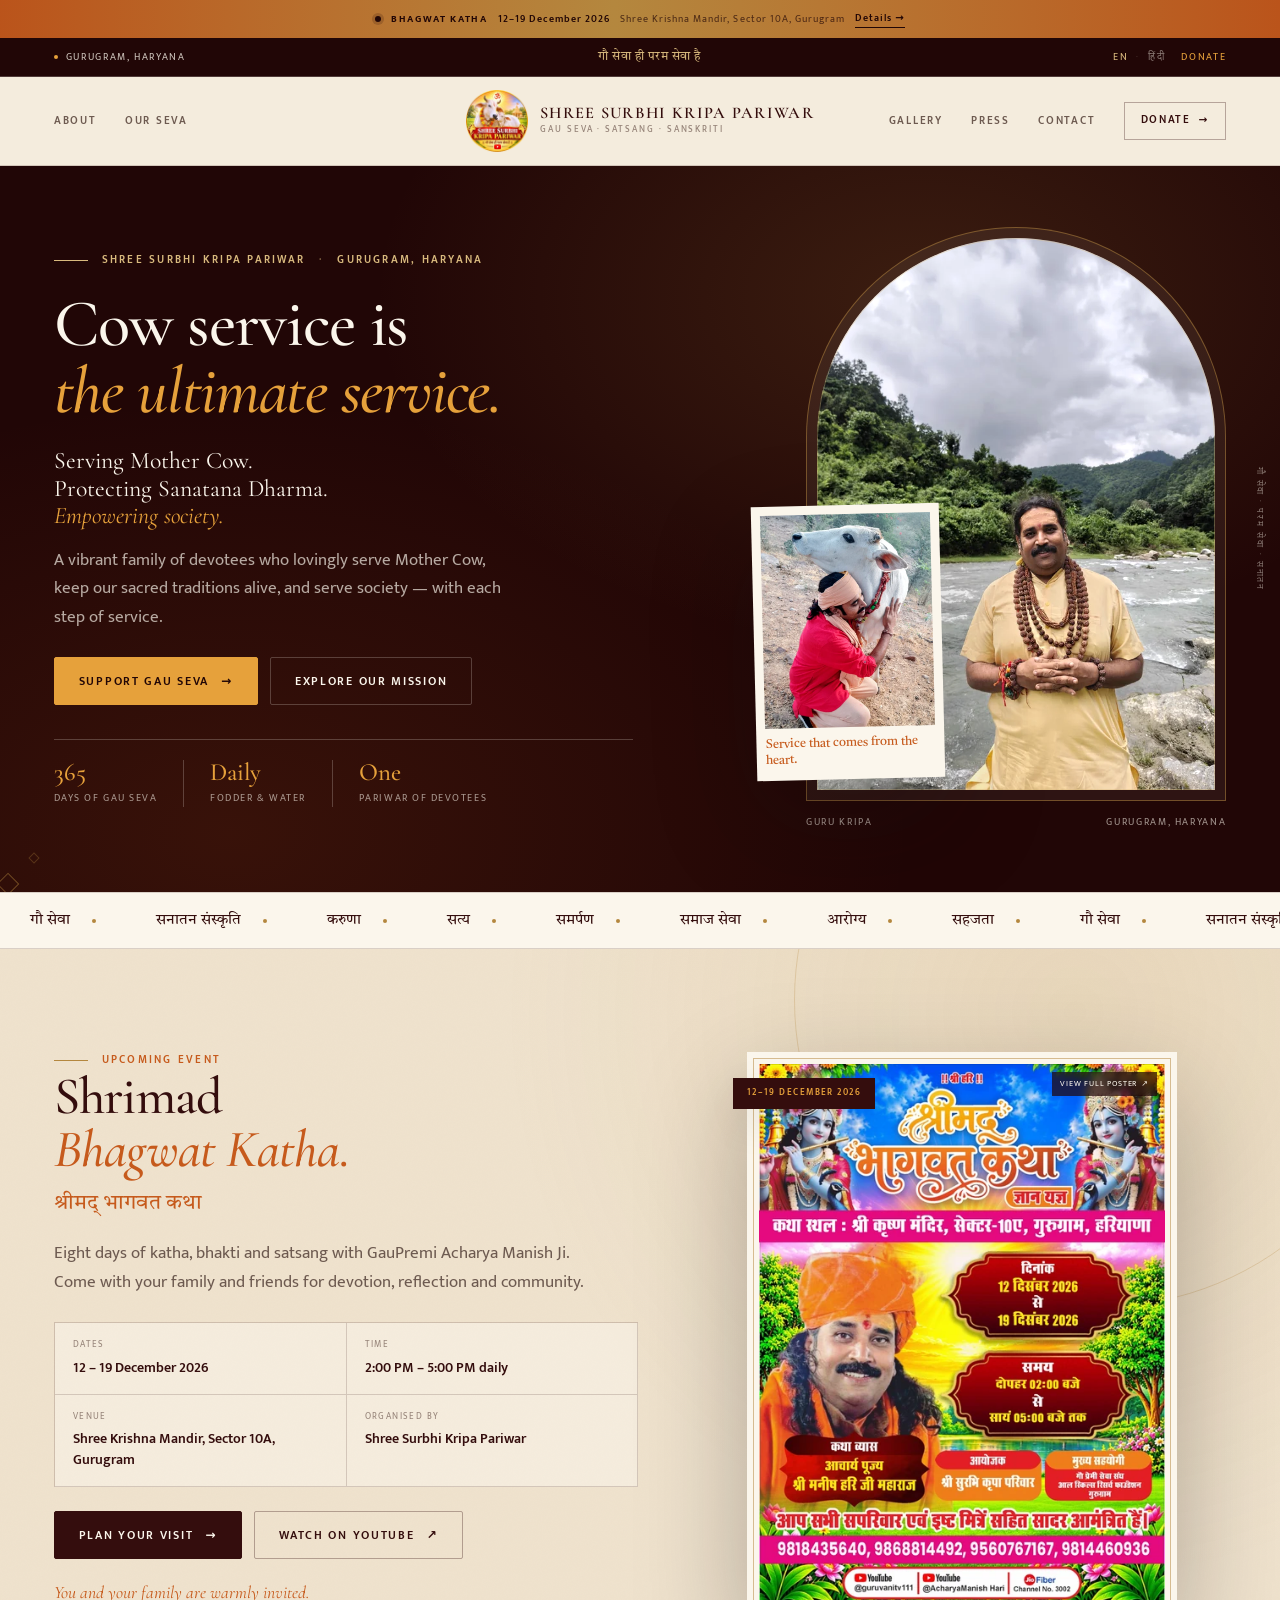
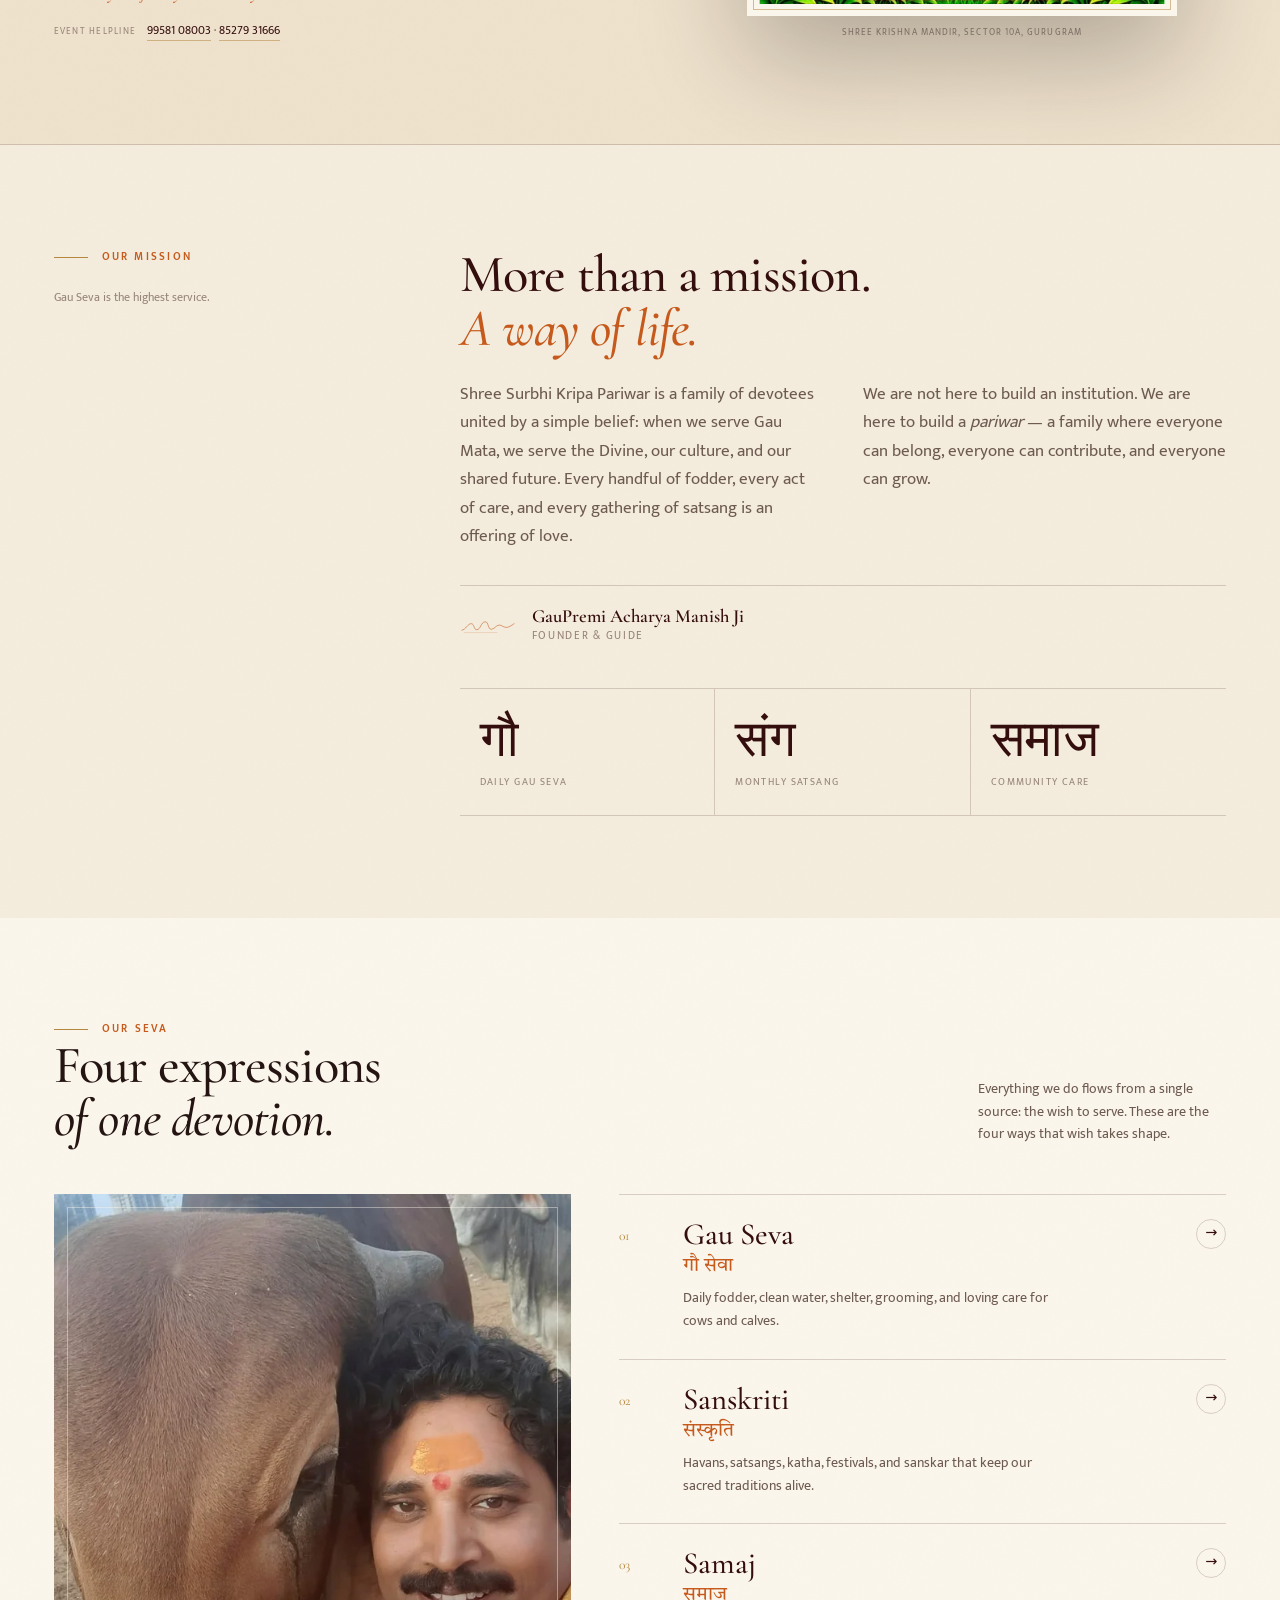
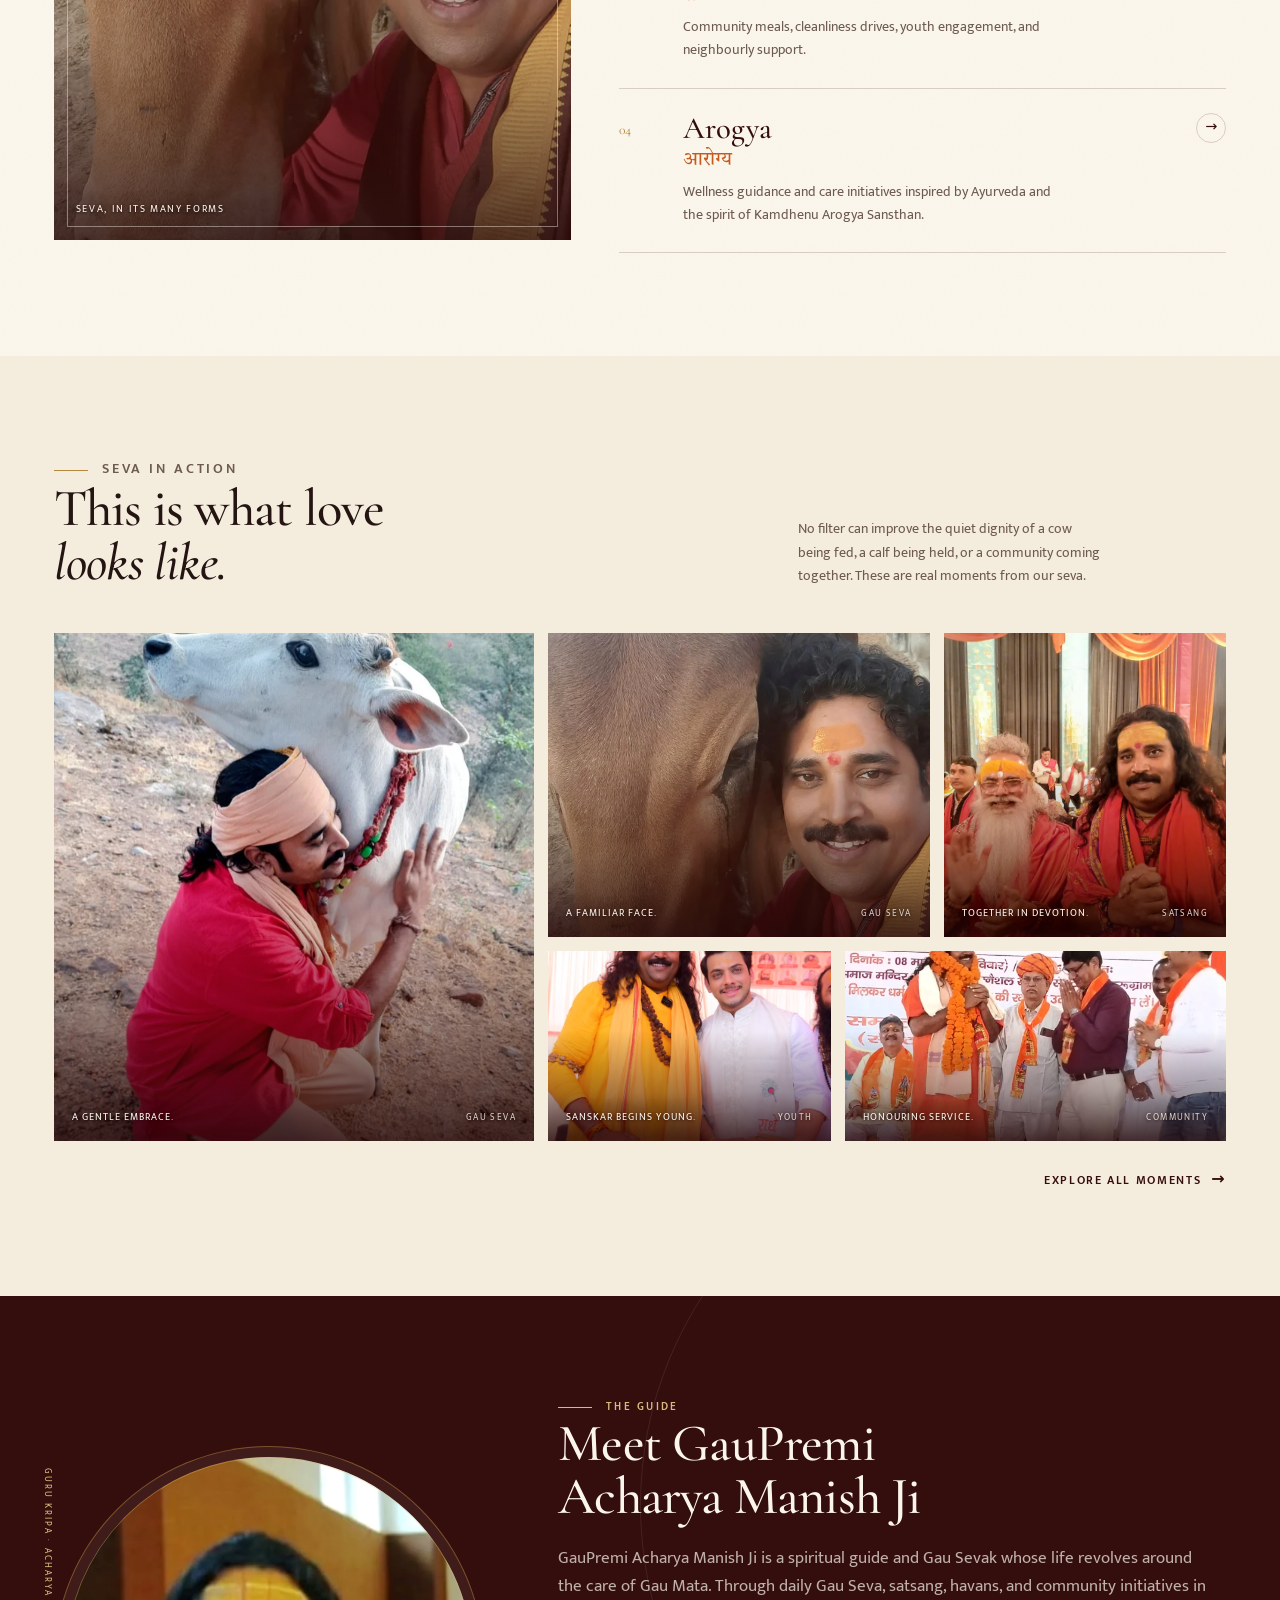
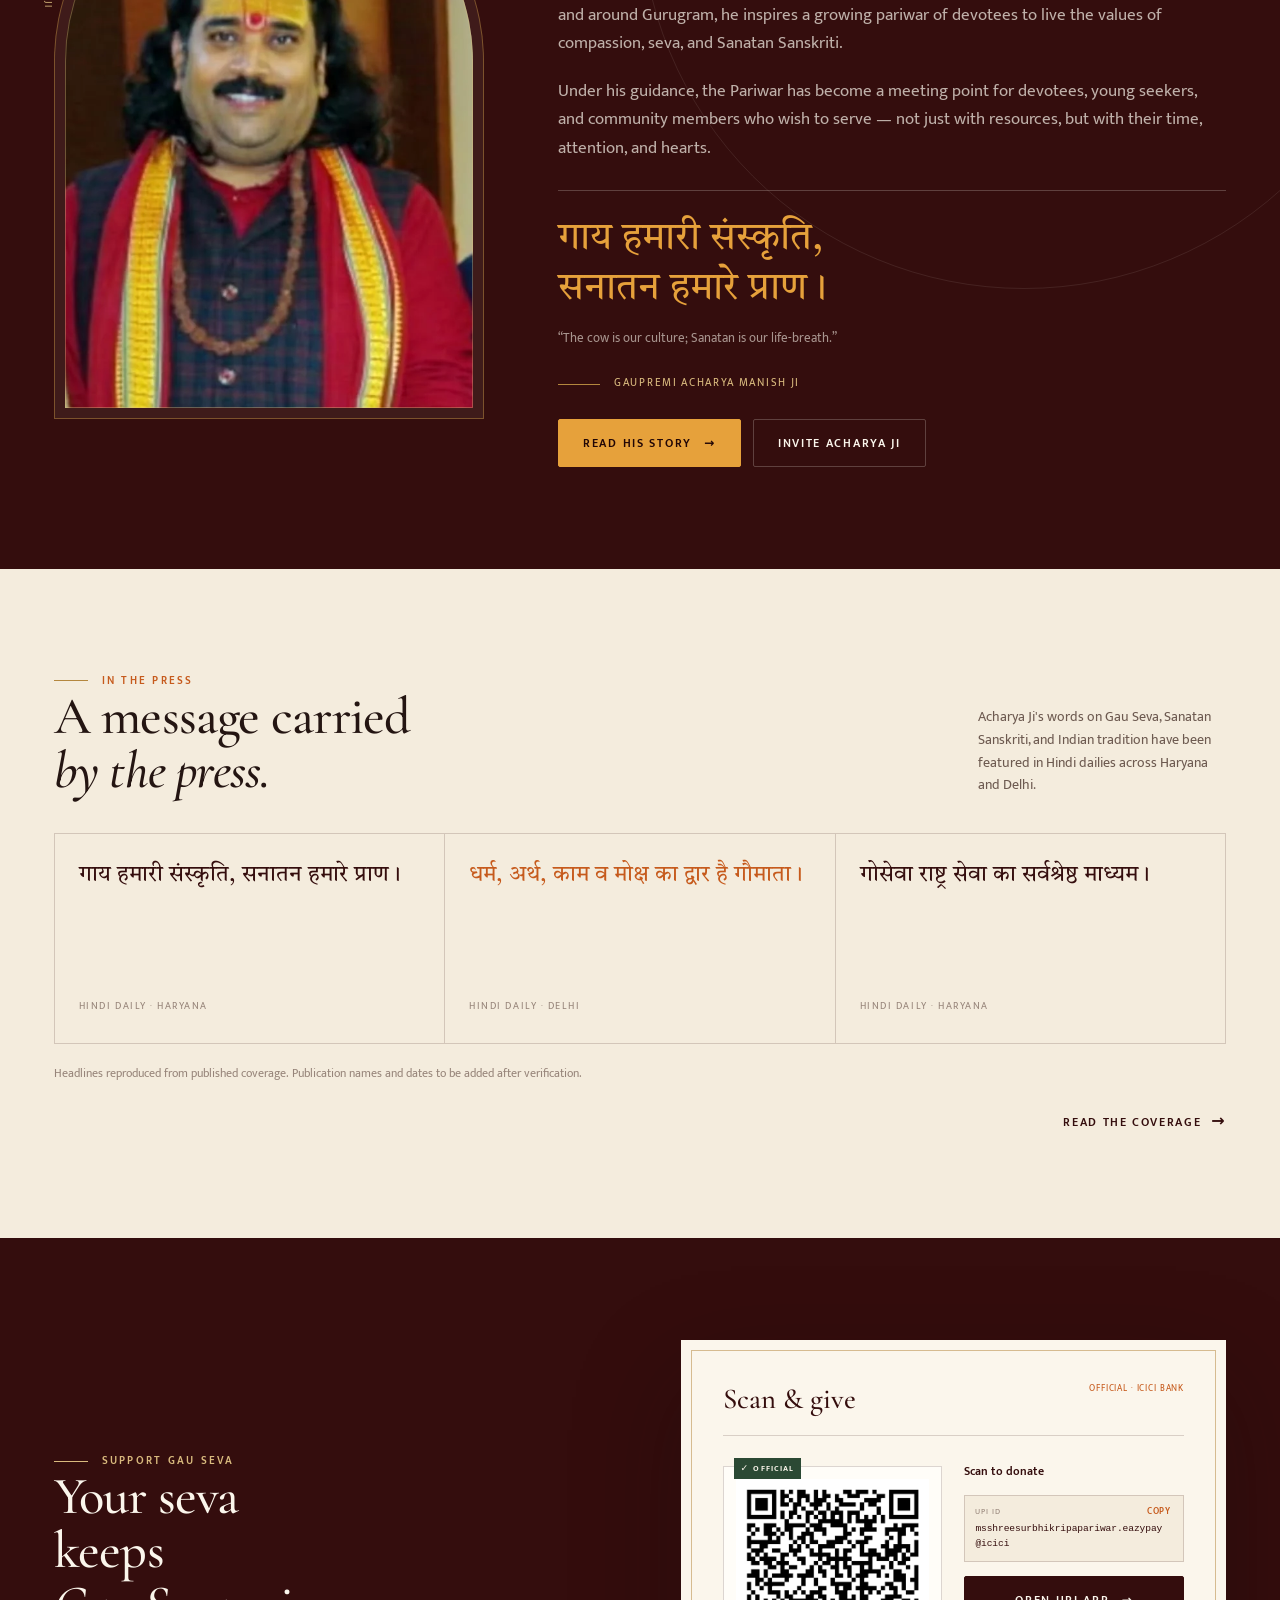
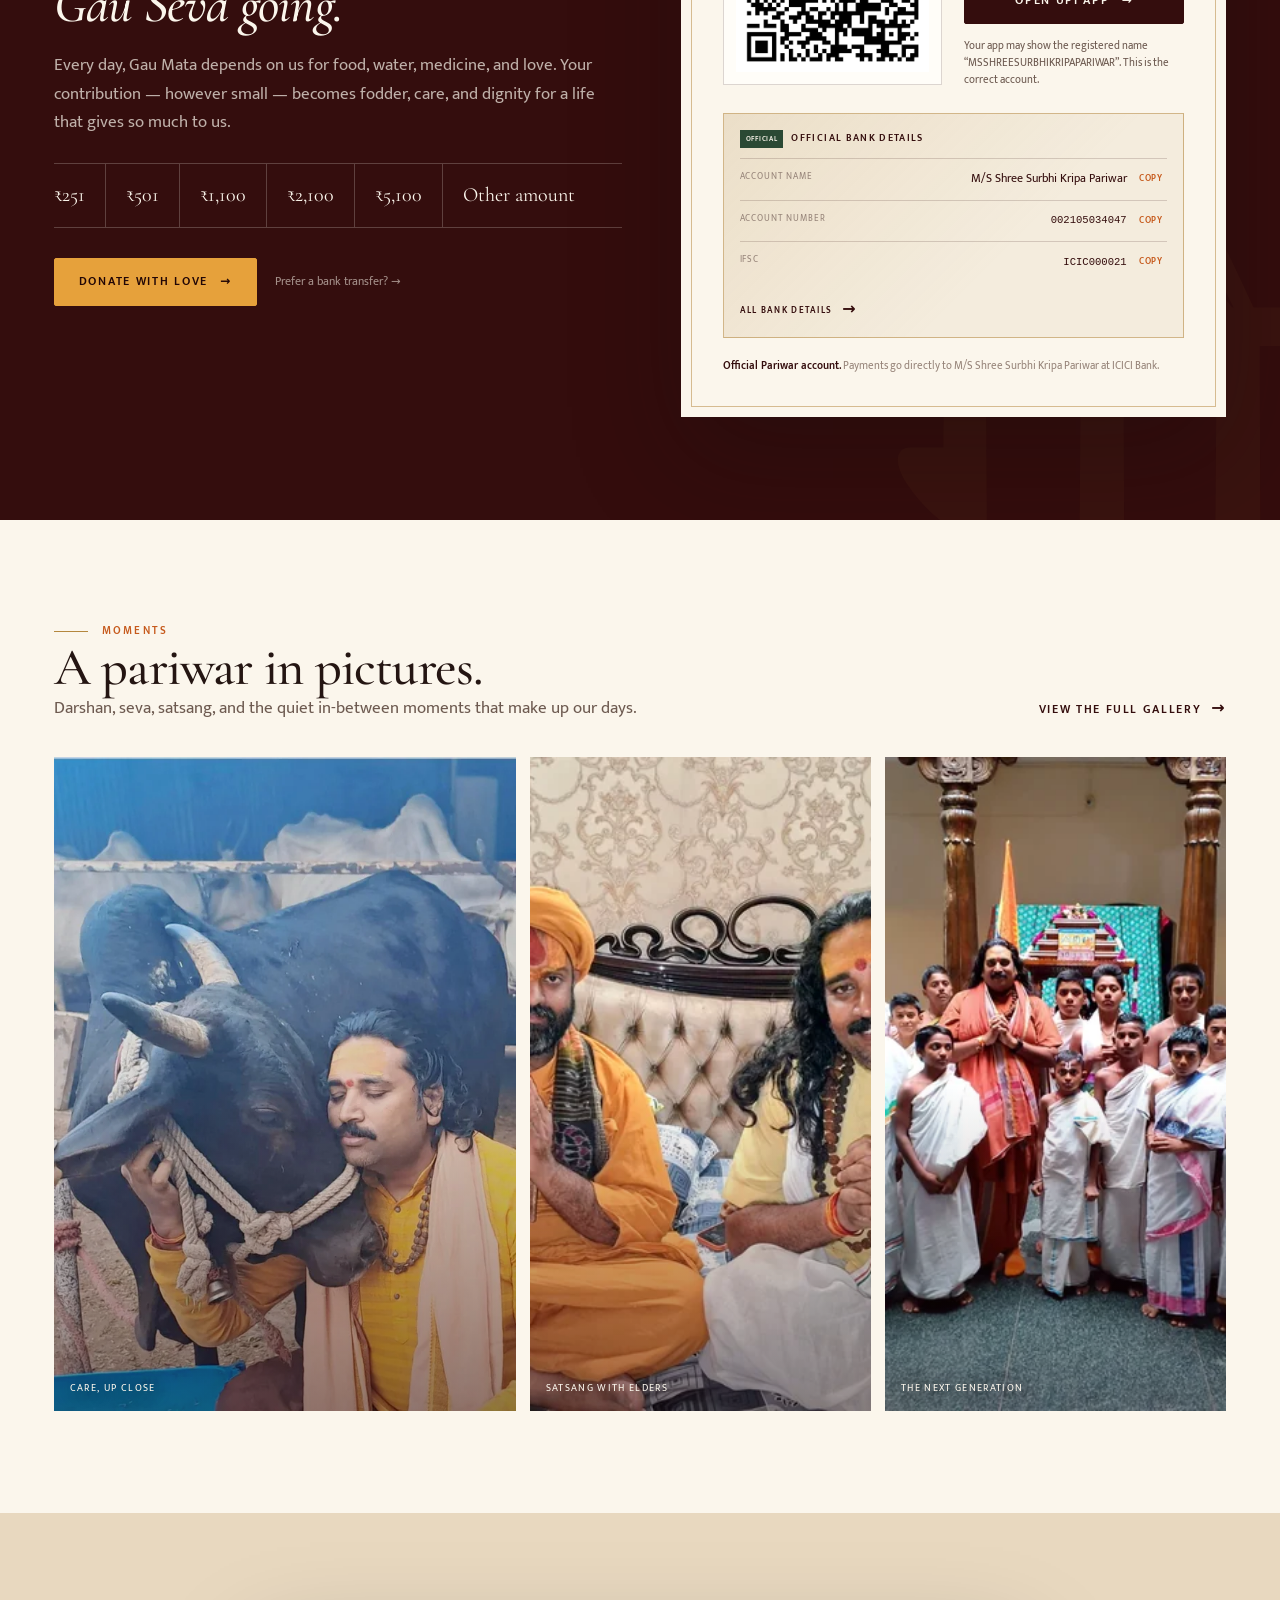
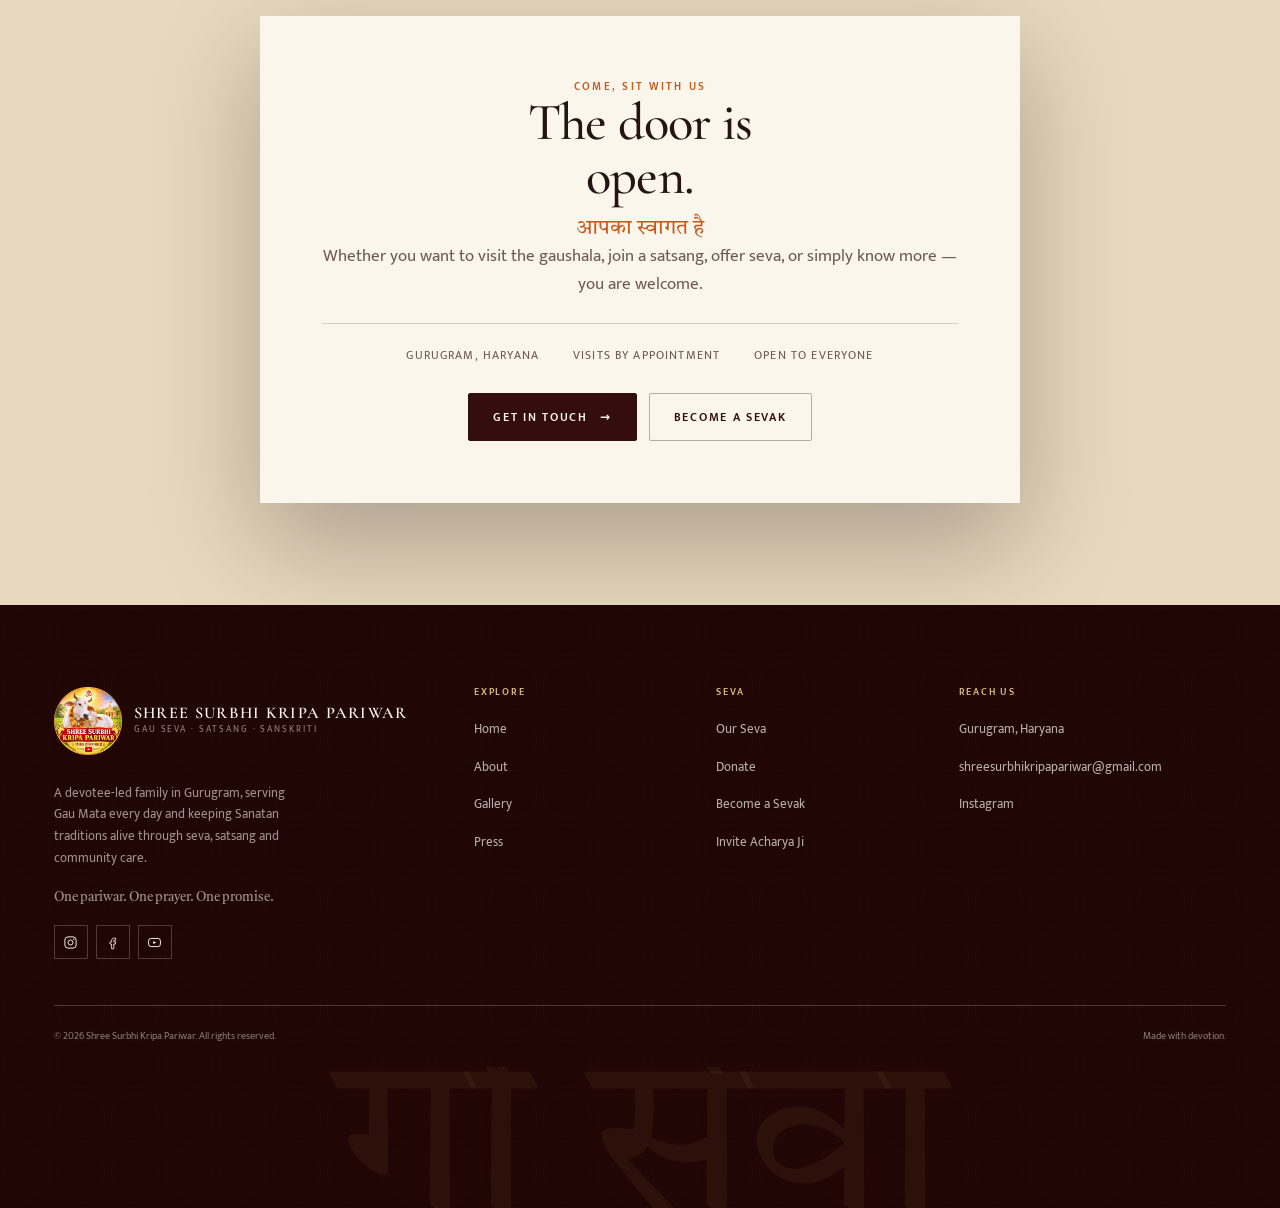
==== commit 619a391c: "Update website contact numbers Co-authored-by: Copilot <223556219+Copilot@users.noreply.github.com>" ====
--- a/index.html
+++ b/index.html
@@ -127,7 +127,7 @@
 <a class="btn btn--outline" href="https://youtube.com/@acharyamanishhari" target="_blank" rel="noopener noreferrer">Watch on YouTube <span aria-hidden="true">↗</span></a>
 </div>
 <p class="event__note">You and your family are warmly invited.</p>
-<p class="event__contact"><span>Event helpline</span> <a href="tel:+919818435640">98184 35640</a> · <a href="tel:+919868814492">98688 14492</a> · <a href="tel:+919560767167">95607 67167</a> · <a href="tel:+919814460936">98144 60936</a></p>
+<p class="event__contact"><span>Event helpline</span> <a href="tel:+919958108003">99581 08003</a> · <a href="tel:+918527931666">85279 31666</a></p>
 </div>
 <figure class="event__poster reveal reveal--delay-1">
 <a class="event__poster-link" href="assets/images/event-katha-1204.webp" target="_blank" rel="noopener noreferrer" aria-label="View full poster">
--- a/assets/css/theme.css
+++ b/assets/css/theme.css
@@ -55,6 +55,11 @@
   --gold-wash: color-mix(in srgb, var(--color-gold) 13%, transparent);
   --saffron-wash: color-mix(in srgb, var(--color-saffron) 10%, transparent);
   --paper-fade: color-mix(in srgb, var(--color-paper) 72%, transparent);
+
+  /* ---- Scrollbar ------------------------------------------------------- */
+  --scrollbar-track: var(--color-paper-warm);
+  --scrollbar-thumb: color-mix(in srgb, var(--color-gold) 72%, var(--color-maroon));
+  --scrollbar-thumb-hover: var(--color-saffron);
 
   /* ---- Shadows --------------------------------------------------------- */
   --shadow-deep: 0 40px 100px color-mix(in srgb, var(--color-black) 28%, transparent);
--- a/assets/css/main.css
+++ b/assets/css/main.css
@@ -34,6 +34,21 @@
 h1, h2, h3, h4, p, figure, blockquote { margin: 0; }
 ul, ol { margin: 0; padding: 0; list-style: none; }
 ::selection { background: var(--color-marigold); color: var(--color-maroon-deep); }
+
+/* ---- Scrollbars --------------------------------------------------------- */
+html {
+  scrollbar-color: var(--scrollbar-thumb) var(--scrollbar-track);
+  scrollbar-width: thin;
+}
+::-webkit-scrollbar { width: 12px; height: 12px; }
+::-webkit-scrollbar-track { background: var(--scrollbar-track); }
+::-webkit-scrollbar-thumb {
+  background: var(--scrollbar-thumb);
+  border: 3px solid var(--scrollbar-track);
+  border-radius: var(--radius-pill);
+}
+::-webkit-scrollbar-thumb:hover { background: var(--scrollbar-thumb-hover); }
+::-webkit-scrollbar-corner { background: var(--scrollbar-track); }
 
 :focus-visible {
   outline: 2px solid var(--color-marigold);
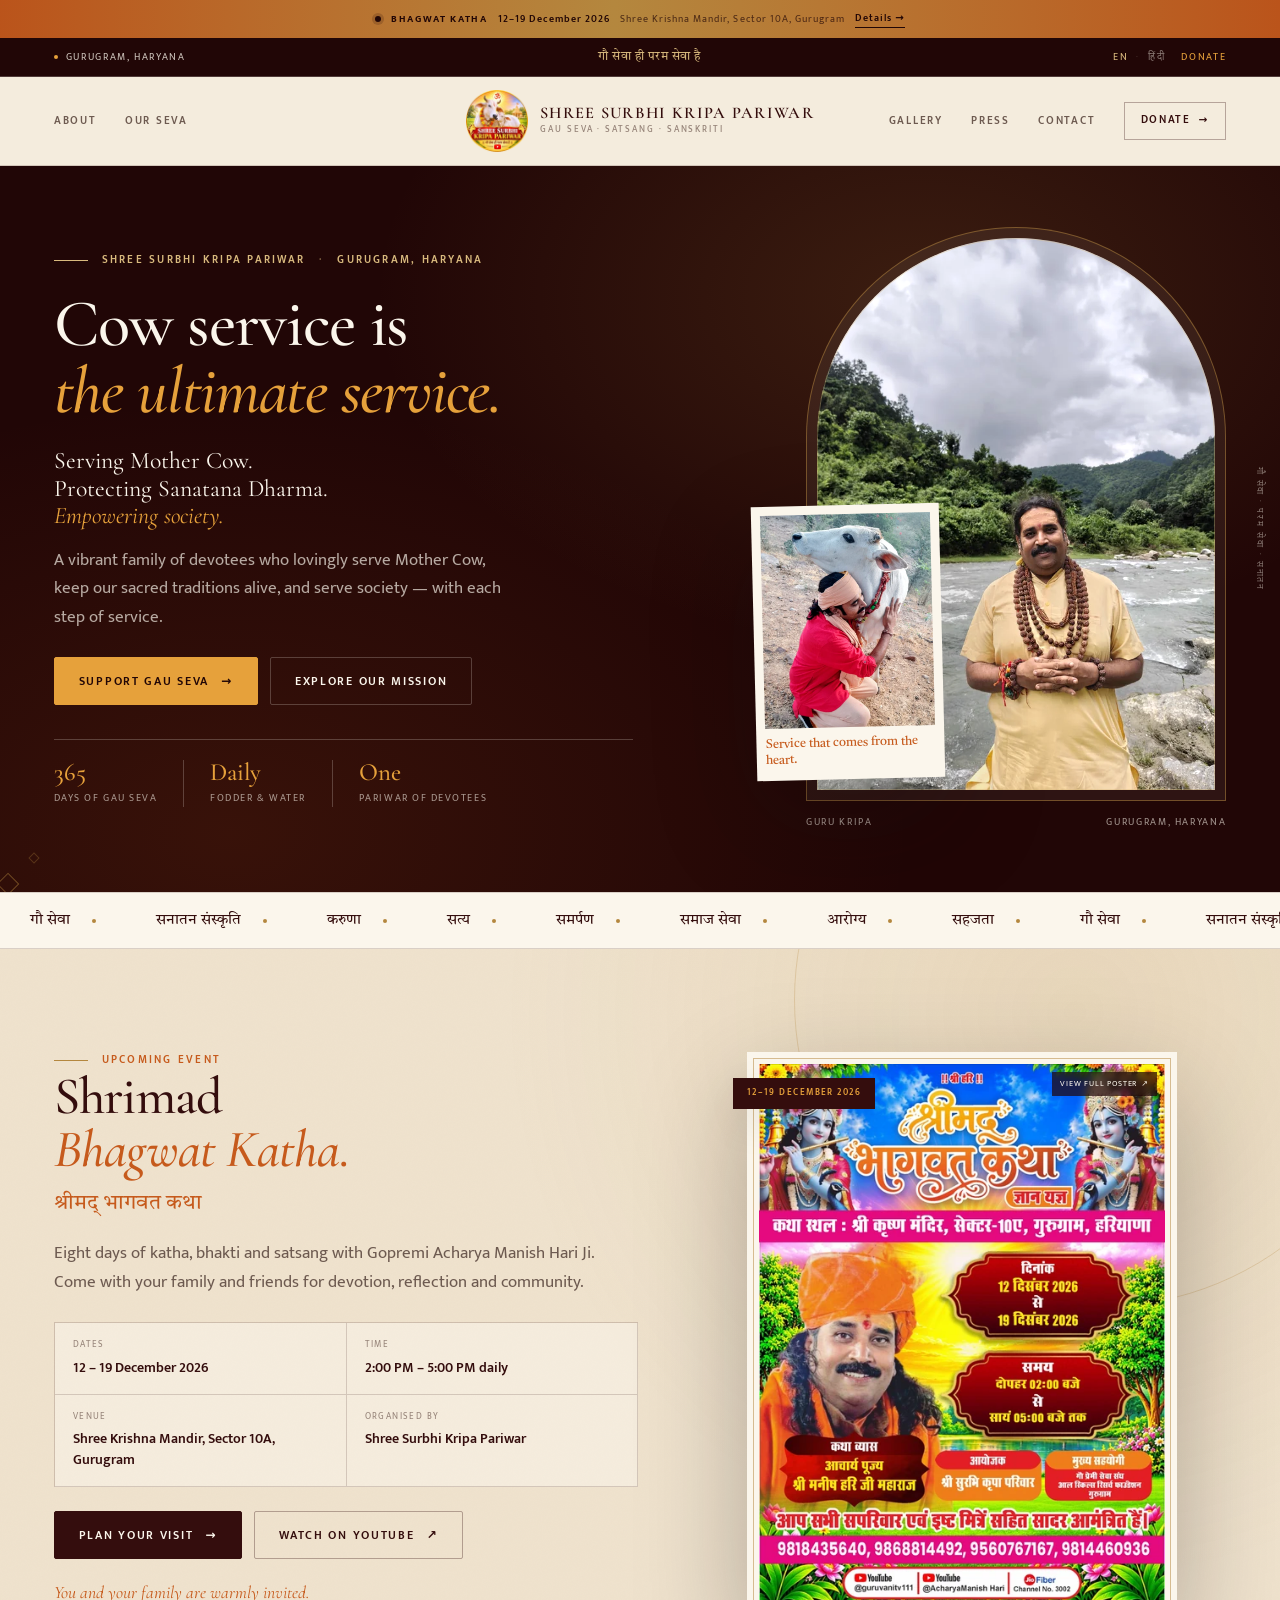
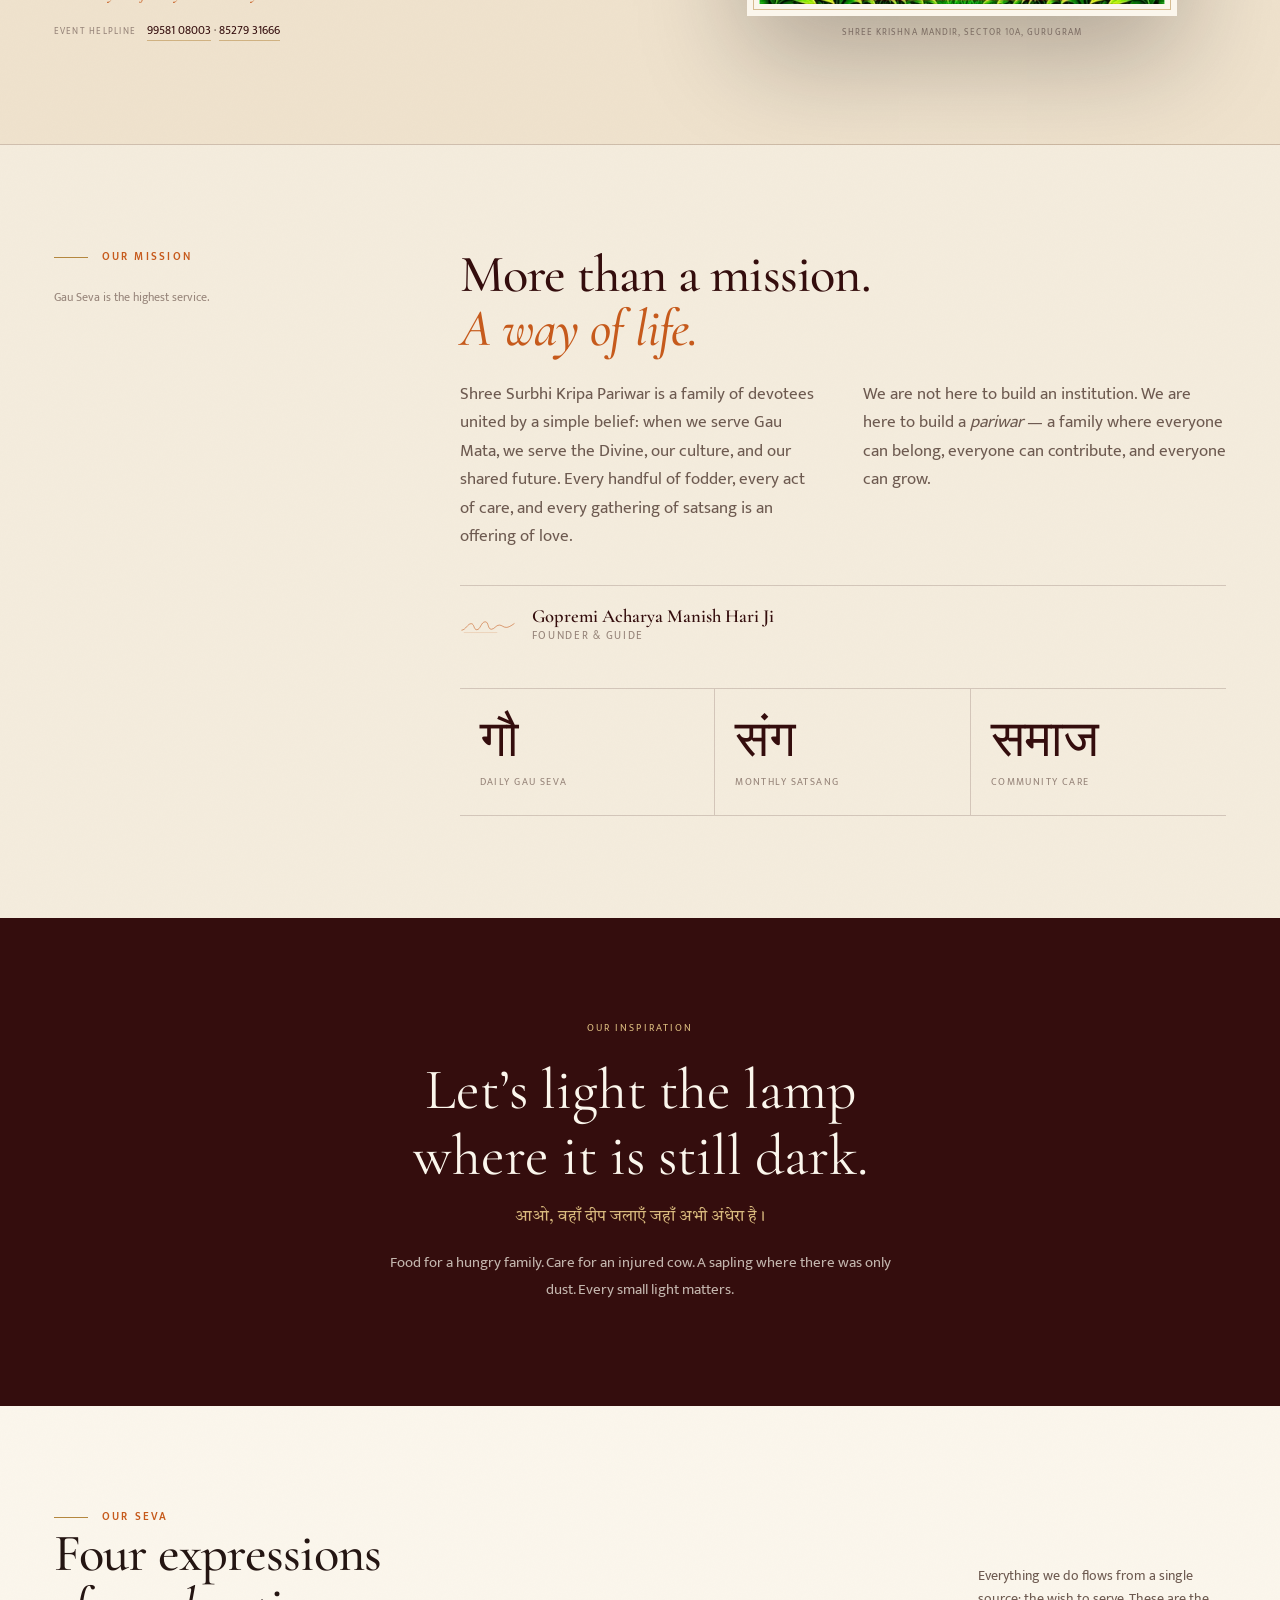
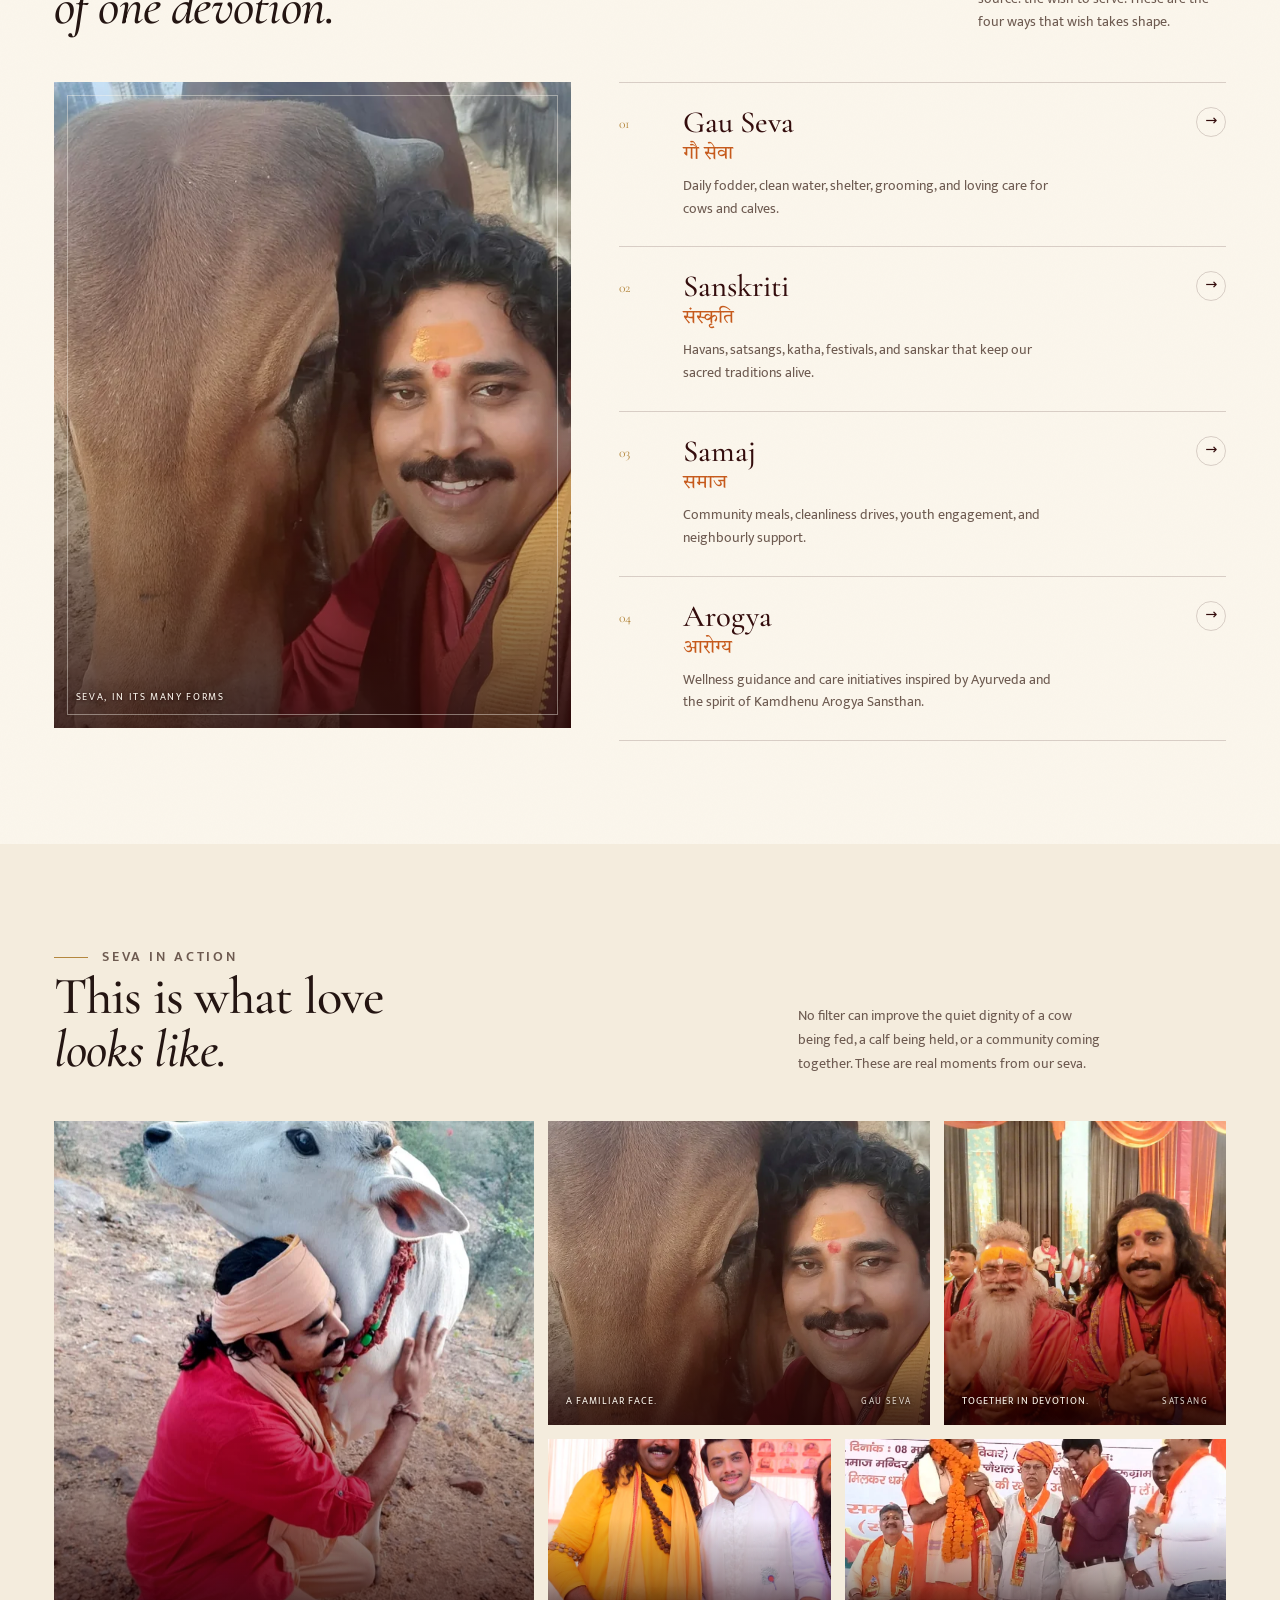
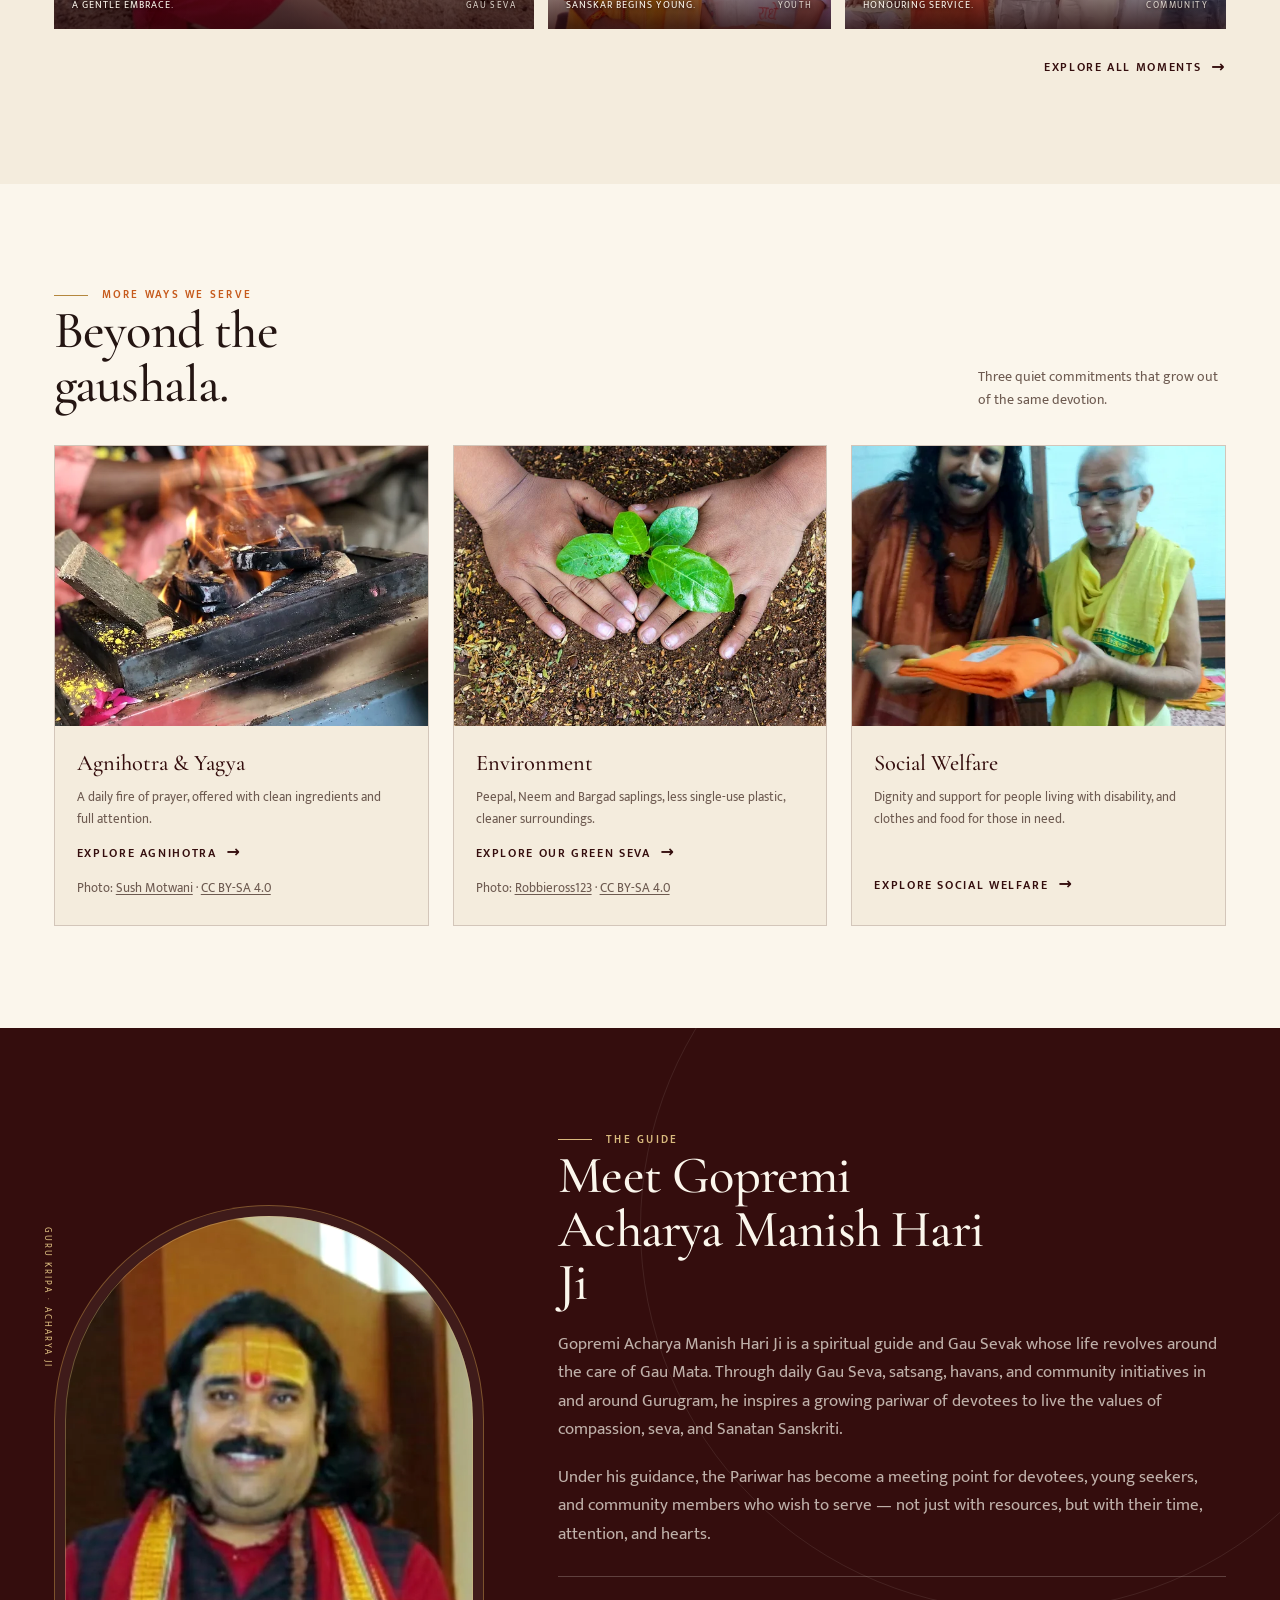
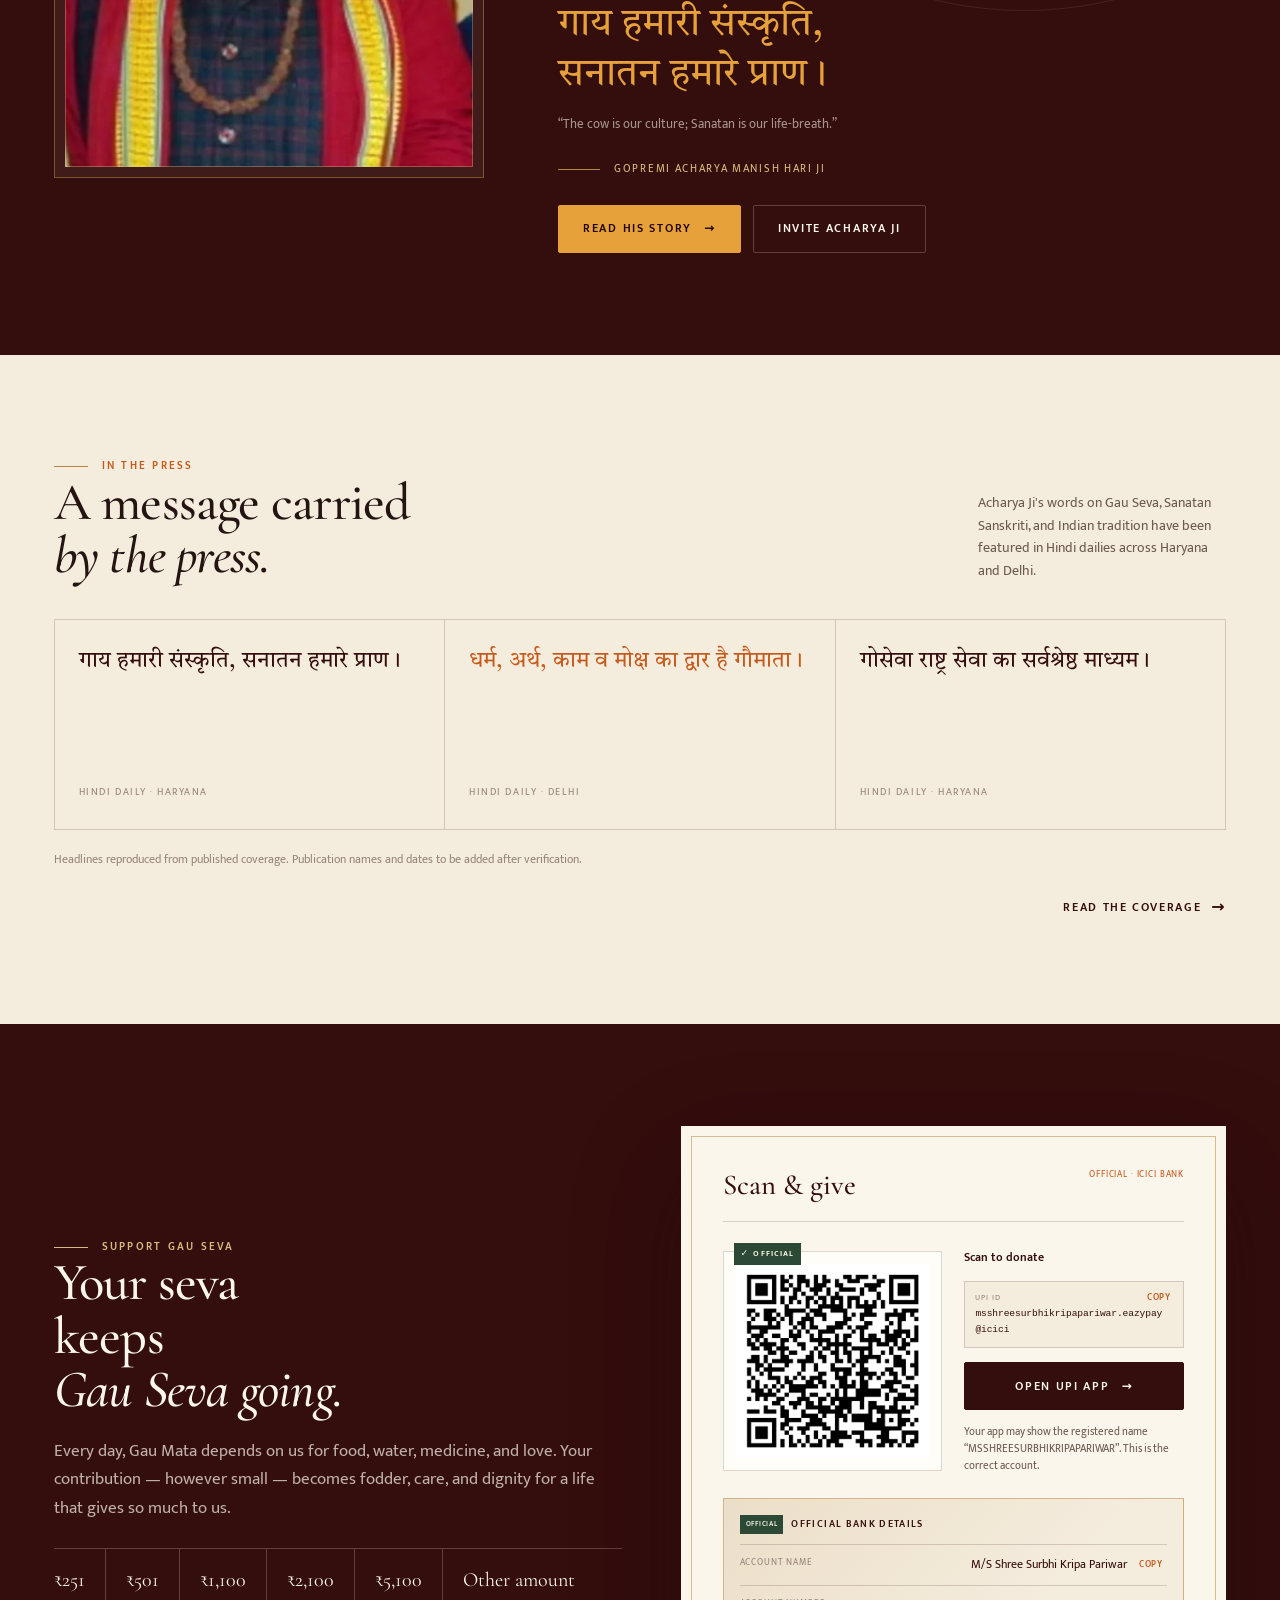
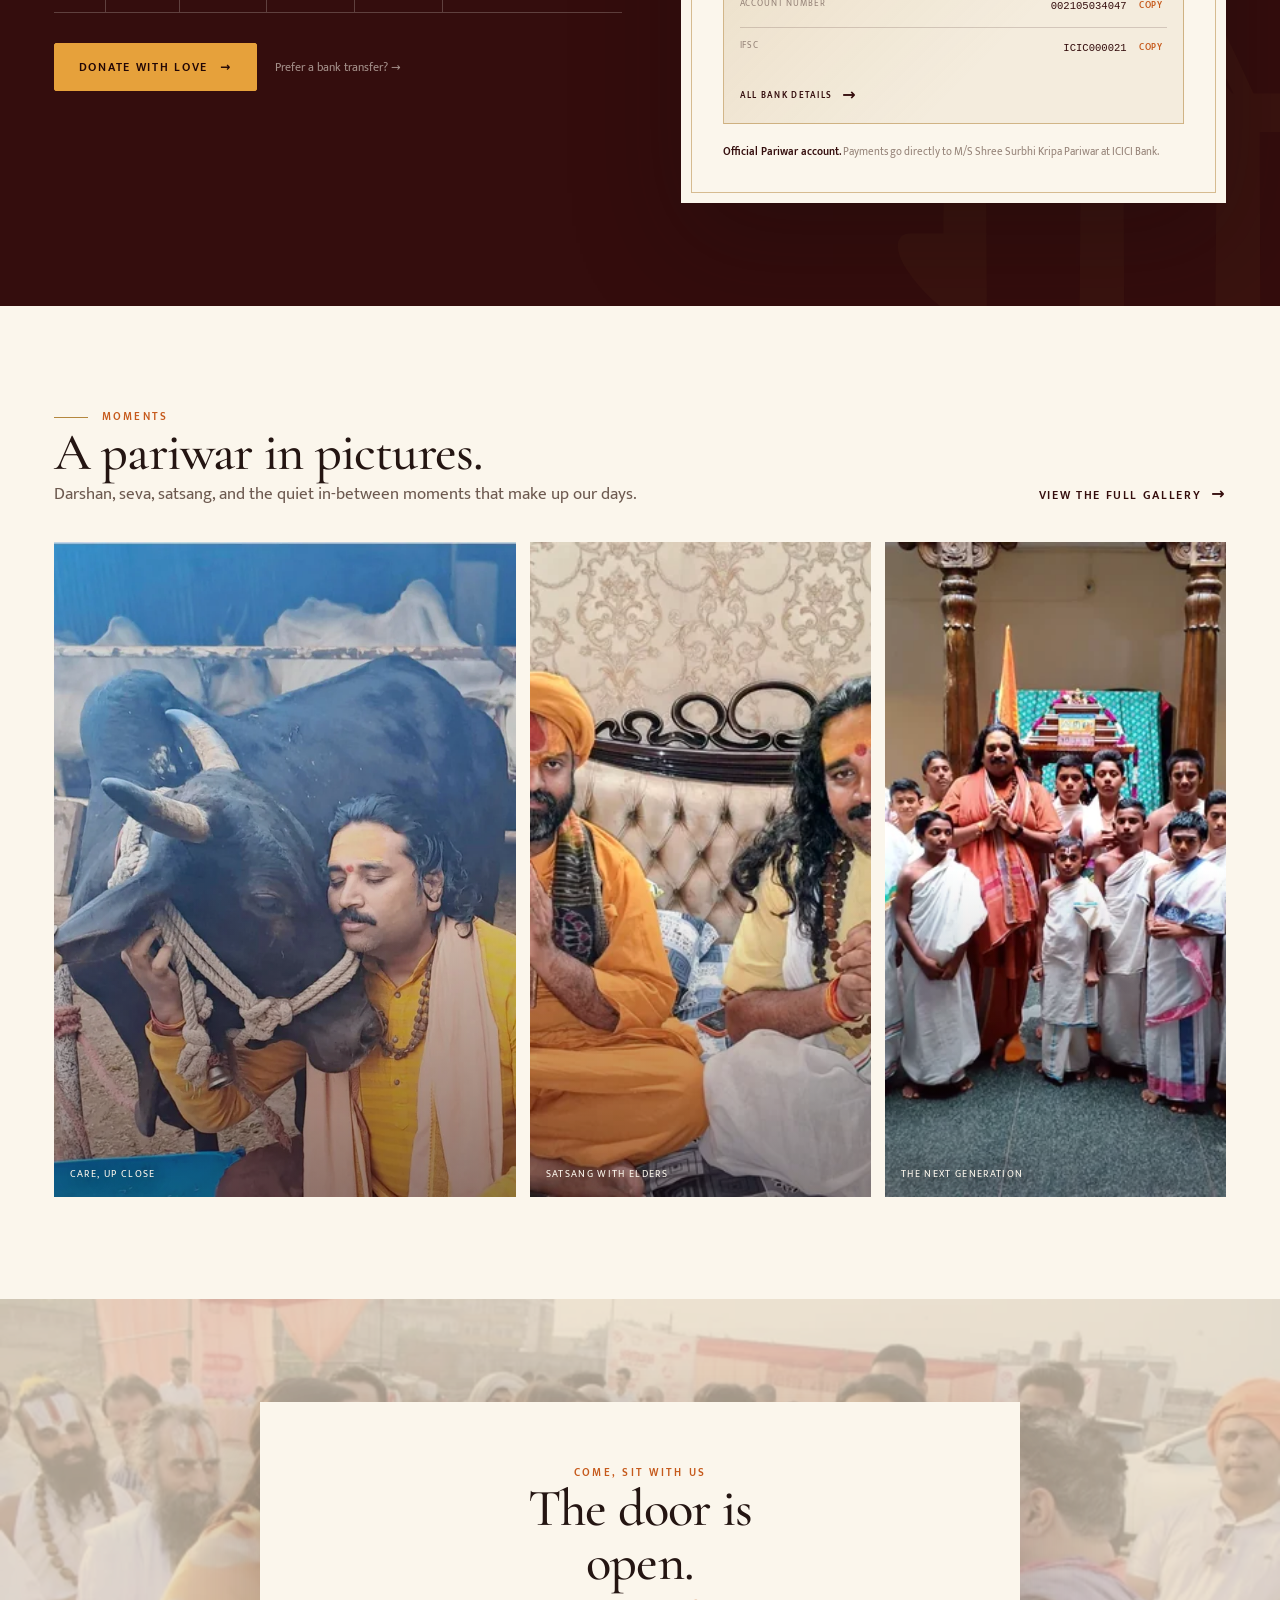
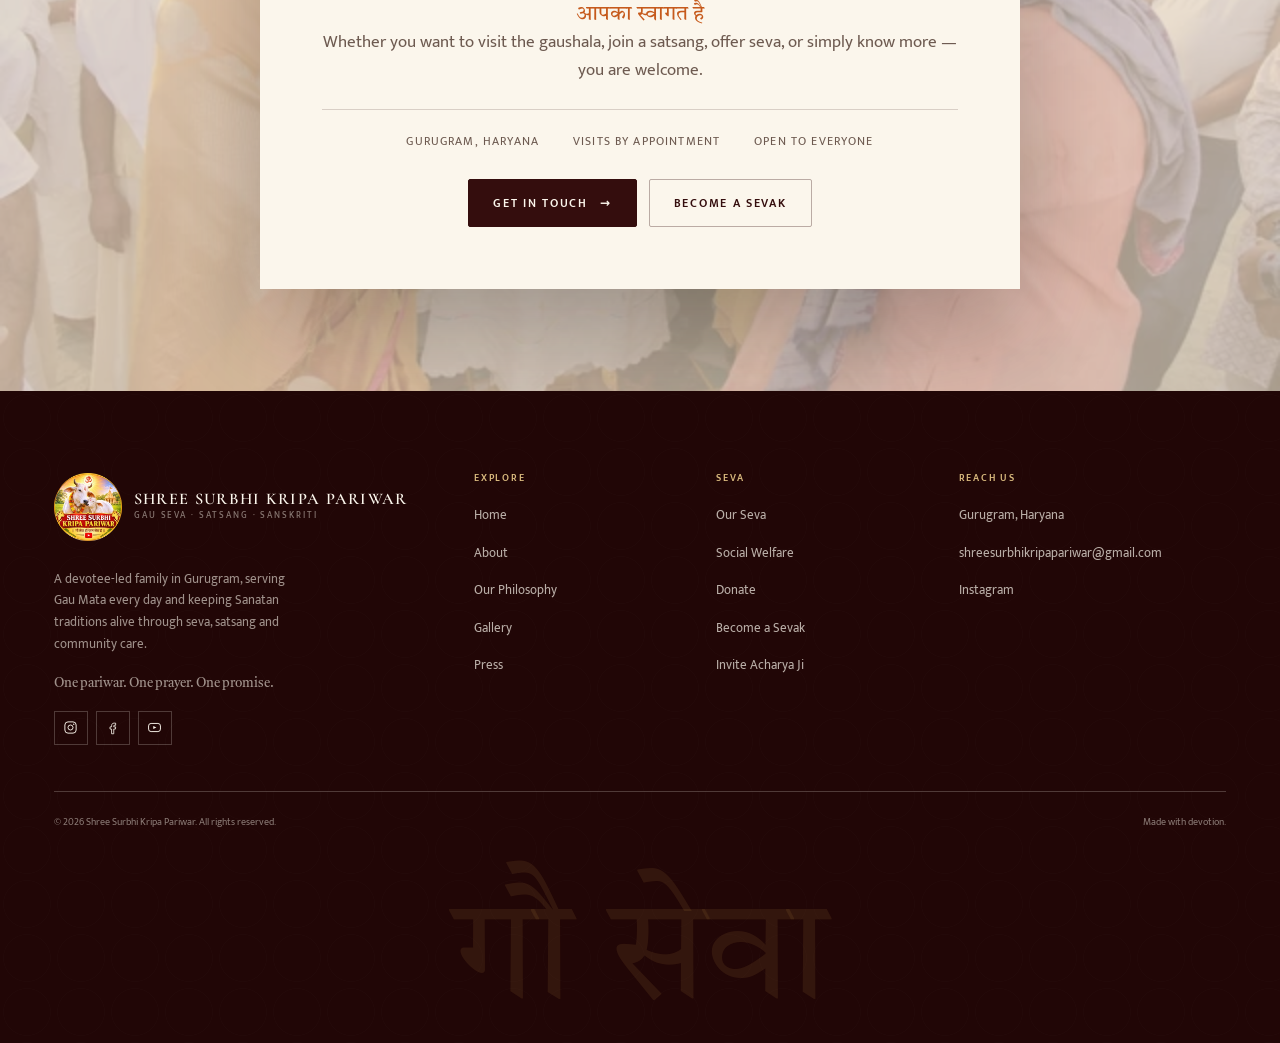
==== commit 9c9ad5c9: "Add seva content, premium menu, footer watermark fix, email contact forms" ====
--- a/index.html
+++ b/index.html
@@ -4,13 +4,13 @@
 <meta charset="utf-8">
 <meta name="viewport" content="width=device-width, initial-scale=1">
 <title>Shree Surbhi Kripa Pariwar | Gau Seva in Gurugram</title>
-<meta name="description" content="Join Shree Surbhi Kripa Pariwar in daily Gau Seva, satsang and community care in Gurugram. Inspired by GauPremi Acharya Manish Ji. Donate or volunteer today.">
+<meta name="description" content="Join Shree Surbhi Kripa Pariwar in daily Gau Seva, satsang and community care in Gurugram. Inspired by Gopremi Acharya Manish Hari Ji. Donate or volunteer today.">
 <meta name="robots" content="index,follow">
 <meta name="theme-color" content="#210606">
 <meta property="og:type" content="website">
 <meta property="og:site_name" content="Shree Surbhi Kripa Pariwar">
 <meta property="og:title" content="Shree Surbhi Kripa Pariwar | Gau Seva in Gurugram">
-<meta property="og:description" content="Join Shree Surbhi Kripa Pariwar in daily Gau Seva, satsang and community care in Gurugram. Inspired by GauPremi Acharya Manish Ji. Donate or volunteer today.">
+<meta property="og:description" content="Join Shree Surbhi Kripa Pariwar in daily Gau Seva, satsang and community care in Gurugram. Inspired by Gopremi Acharya Manish Hari Ji. Donate or volunteer today.">
 <meta property="og:locale" content="en_IN">
 <meta name="twitter:card" content="summary_large_image">
 <link rel="icon" href="assets/brand/favicon.ico" sizes="any">
@@ -22,7 +22,7 @@
 <link href="https://fonts.googleapis.com/css2?family=Cormorant+Garamond:ital,wght@0,400;0,500;0,600;1,400;1,500&family=Mukta:wght@300;400;500;600;700&family=Tiro+Devanagari+Hindi&display=swap" rel="stylesheet">
 <link rel="stylesheet" href="assets/css/theme.css">
 <link rel="stylesheet" href="assets/css/main.css">
-<script type="application/ld+json">{"@context": "https://schema.org", "@type": "Organization", "name": "Shree Surbhi Kripa Pariwar", "description": "A devotee-led family in Gurugram, serving Gau Mata every day and keeping Sanatan traditions alive through seva, satsang and community care.", "email": "shreesurbhikripapariwar@gmail.com", "address": {"@type": "PostalAddress", "addressLocality": "Gurugram", "addressRegion": "Haryana", "addressCountry": "IN"}, "sameAs": ["https://www.instagram.com/shreesurbhikripapariwar/", "https://www.facebook.com/search/top?q=Shree%20Surbhi%20Kripa%20Pariwar", "https://youtube.com/@acharyamanishhari"]}</script>
+<script type="application/ld+json">{"@context": "https://schema.org", "@type": "Organization", "name": "Shree Surbhi Kripa Pariwar", "description": "A devotee-led family in Gurugram, serving Gau Mata every day and keeping Sanatan traditions alive through seva, satsang and community care.", "email": "shreesurbhikripapariwar@gmail.com", "founder": {"@type": "Person", "name": "Gopremi Acharya Manish Hari Ji"}, "address": {"@type": "PostalAddress", "addressLocality": "Gurugram", "addressRegion": "Haryana", "addressCountry": "IN"}, "sameAs": ["https://www.instagram.com/shreesurbhikripapariwar/", "https://www.facebook.com/search/top?q=Shree%20Surbhi%20Kripa%20Pariwar", "https://youtube.com/@acharyamanishhari"]}</script>
 </head>
 <body>
 <a class="skip-link" href="#main">Skip to content</a>
@@ -67,7 +67,13 @@
 <a class="nav__cta" href="donate.html">Donate <span aria-hidden="true">→</span></a>
 </nav>
 <button class="menu-toggle" type="button" data-menu-open aria-controls="site-menu" aria-expanded="false">
-<span></span><span class="sr-only">Menu</span>
+<svg class="menu-toggle__icon" viewBox="0 0 24 24" fill="none" aria-hidden="true" focusable="false">
+<path d="M3.5 7.5h17" stroke="currentColor" stroke-width="1.3" stroke-linecap="round"/>
+<path d="M3.5 12h9.5" stroke="currentColor" stroke-width="1.3" stroke-linecap="round"/>
+<path class="menu-toggle__gem" d="M18 10.2 19.8 12 18 13.8 16.2 12Z"/>
+<path d="M3.5 16.5h17" stroke="currentColor" stroke-width="1.3" stroke-linecap="round"/>
+</svg>
+<span class="sr-only">Menu</span>
 </button>
 </div>
 </div>
@@ -100,9 +106,9 @@
 <div class="hero__meta"><div class="hero__stat"><strong>365</strong><span>Days of Gau Seva</span></div><div class="hero__stat"><strong>Daily</strong><span>Fodder &amp; Water</span></div><div class="hero__stat"><strong>One</strong><span>Pariwar of Devotees</span></div></div>
 </div>
 <figure class="hero__figure">
-<div class="arch arch--hero"><img src="assets/images/acharya-river.webp" srcset="assets/images/acharya-river-640.webp 640w, assets/images/acharya-river-1080.webp 1080w, assets/images/acharya-river-1500.webp 1500w" sizes="(max-width: 760px) 90vw, 420px" width="3072" height="4096" alt="GauPremi Acharya Manish Ji standing by a mountain river with folded hands, wearing a yellow kurta and rudraksha malas." loading="eager" decoding="async" fetchpriority="high" class="arch__img"></div>
+<div class="arch arch--hero"><img src="assets/images/acharya-river.webp" srcset="assets/images/acharya-river-640.webp 640w, assets/images/acharya-river-1080.webp 1080w, assets/images/acharya-river-1500.webp 1500w" sizes="(max-width: 760px) 90vw, 420px" width="3072" height="4096" alt="Gopremi Acharya Manish Hari Ji standing by a mountain river with folded hands, wearing a yellow kurta and rudraksha malas." loading="eager" decoding="async" fetchpriority="high" class="arch__img"></div>
 <div class="hero__overlap">
-<img src="assets/images/cow-embrace.webp" srcset="assets/images/cow-embrace-640.webp 640w, assets/images/cow-embrace-988.webp 988w" sizes="220px" width="988" height="1600" alt="Acharya Manish Ji embracing a white cow in a forest clearing." loading="lazy" decoding="async">
+<img src="assets/images/cow-embrace.webp" srcset="assets/images/cow-embrace-640.webp 640w, assets/images/cow-embrace-988.webp 988w" sizes="220px" width="988" height="1600" alt="Acharya Manish Hari Ji embracing a white cow in a forest clearing." loading="lazy" decoding="async">
 <span>Service that comes from the heart.</span>
 </div>
 <figcaption class="hero__caption"><span>Guru Kripa</span><span>Gurugram, Haryana</span></figcaption>
@@ -120,7 +126,7 @@
 <p class="eyebrow">Upcoming Event</p>
 <h2>Shrimad<br><em>Bhagwat Katha.</em></h2>
 <p class="event__hindi">श्रीमद् भागवत कथा</p>
-<p class="body-copy">Eight days of katha, bhakti and satsang with GauPremi Acharya Manish Ji. Come with your family and friends for devotion, reflection and community.</p>
+<p class="body-copy">Eight days of katha, bhakti and satsang with Gopremi Acharya Manish Hari Ji. Come with your family and friends for devotion, reflection and community.</p>
 <div class="event__facts"><div class="event__fact"><span>Dates</span><strong>12 – 19 December 2026</strong></div><div class="event__fact"><span>Time</span><strong>2:00 PM – 5:00 PM daily</strong></div><div class="event__fact"><span>Venue</span><strong>Shree Krishna Mandir, Sector 10A, Gurugram</strong></div><div class="event__fact"><span>Organised by</span><strong>Shree Surbhi Kripa Pariwar</strong></div></div>
 <div class="event__actions">
 <a class="btn btn--dark" href="contact.html">Plan your visit <span class="btn__arrow" aria-hidden="true">→</span></a>
@@ -152,8 +158,19 @@
 <div class="manifesto__sign"><svg viewBox="0 0 120 40" fill="none" aria-hidden="true">
 <path d="M4 29c9-1 12-14 20-14 7 0 5 13 12 13 8 0 9-17 18-17 8 0 5 16 13 16 7 0 10-9 17-9 6 0 9 5 15 5 5 0 10-3 17-8" stroke="currentColor" stroke-width="1.2" stroke-linecap="round"/>
 <path d="M9 34h70" stroke="currentColor" stroke-width=".8" opacity=".45" stroke-linecap="round"/>
-</svg><div><strong>GauPremi Acharya Manish Ji</strong><span>Founder &amp; Guide</span></div></div>
+</svg><div><strong>Gopremi Acharya Manish Hari Ji</strong><span>Founder &amp; Guide</span></div></div>
 <div class="stat-row"><div class="stat"><strong>गौ</strong><span>Daily Gau Seva</span></div><div class="stat"><strong>संग</strong><span>Monthly Satsang</span></div><div class="stat"><strong>समाज</strong><span>Community Care</span></div></div>
+</div>
+</div>
+</section>
+
+<section class="section section--maroon message-section grain">
+<div class="container">
+<div class="message-banner reveal">
+<p class="message-banner__label">Our Inspiration</p>
+<p class="message-banner__quote">Let’s light the lamp where it is still dark.</p>
+<p class="message-banner__alt" lang="hi">आओ, वहाँ दीप जलाएँ जहाँ अभी अंधेरा है।</p>
+<p class="message-banner__body">Food for a hungry family. Care for an injured cow. A sapling where there was only dust. Every small light matters.</p>
 </div>
 </div>
 </section>
@@ -166,7 +183,7 @@
 </div>
 <div class="pillars__grid">
 <div class="pillars__media reveal reveal--scale">
-<div class="pillars__images"><img src="assets/images/gau-seva-brown-cow.webp" srcset="assets/images/gau-seva-brown-cow-640.webp 640w, assets/images/gau-seva-brown-cow-900.webp 900w" sizes="(max-width: 760px) 92vw, 500px" width="900" height="1600" alt="GauPremi Acharya Manish Ji smiling beside a brown cow, with other cows in the background." loading="lazy" decoding="async" class="pillar__img is-active"><img src="assets/images/acharya-stage.webp" srcset="assets/images/acharya-stage-640.webp 640w, assets/images/acharya-stage-899.webp 899w" sizes="(max-width: 760px) 92vw, 500px" width="899" height="1600" alt="Acharya Manish Ji speaking at a satsang with a microphone and a shawl reading Radhe." loading="lazy" decoding="async" class="pillar__img"><img src="assets/images/community-event.webp" srcset="assets/images/community-event-640.webp 640w, assets/images/community-event-1080.webp 1080w, assets/images/community-event-1600.webp 1600w" sizes="(max-width: 760px) 92vw, 500px" width="1600" height="1068" alt="Acharya Manish Ji with community members and sadhus at an outdoor gathering." loading="lazy" decoding="async" class="pillar__img"><img src="assets/images/acharya-contemplation.webp" srcset="assets/images/acharya-contemplation-640.webp 640w, assets/images/acharya-contemplation-1080.webp 1080w" sizes="(max-width: 760px) 92vw, 500px" width="1080" height="924" alt="Acharya Manish Ji with eyes closed in quiet contemplation, wearing an orange shawl." loading="lazy" decoding="async" class="pillar__img"></div>
+<div class="pillars__images"><img src="assets/images/gau-seva-brown-cow.webp" srcset="assets/images/gau-seva-brown-cow-640.webp 640w, assets/images/gau-seva-brown-cow-900.webp 900w" sizes="(max-width: 760px) 92vw, 500px" width="900" height="1600" alt="Gopremi Acharya Manish Hari Ji smiling beside a brown cow, with other cows in the background." loading="lazy" decoding="async" class="pillar__img is-active"><img src="assets/images/acharya-stage.webp" srcset="assets/images/acharya-stage-640.webp 640w, assets/images/acharya-stage-899.webp 899w" sizes="(max-width: 760px) 92vw, 500px" width="899" height="1600" alt="Acharya Manish Hari Ji speaking at a satsang with a microphone and a shawl reading Radhe." loading="lazy" decoding="async" class="pillar__img"><img src="assets/images/community-event.webp" srcset="assets/images/community-event-640.webp 640w, assets/images/community-event-1080.webp 1080w, assets/images/community-event-1600.webp 1600w" sizes="(max-width: 760px) 92vw, 500px" width="1600" height="1068" alt="Acharya Manish Hari Ji with community members and sadhus at an outdoor gathering." loading="lazy" decoding="async" class="pillar__img"><img src="assets/images/acharya-contemplation.webp" srcset="assets/images/acharya-contemplation-640.webp 640w, assets/images/acharya-contemplation-1080.webp 1080w" sizes="(max-width: 760px) 92vw, 500px" width="1080" height="924" alt="Acharya Manish Hari Ji with eyes closed in quiet contemplation, wearing an orange shawl." loading="lazy" decoding="async" class="pillar__img"></div>
 <span class="pillars__caption">Seva, in its many forms</span>
 </div>
 <div class="pillar-list reveal reveal--delay-1"><article class="pillar" data-pillar="0" tabindex="0">
@@ -197,13 +214,13 @@
 <p>No filter can improve the quiet dignity of a cow being fed, a calf being held, or a community coming together. These are real moments from our seva.</p>
 </div>
 <div class="mosaic__grid"><a class="mosaic__item mosaic__item--a reveal" href="gallery.html">
-<img src="assets/images/cow-embrace.webp" srcset="assets/images/cow-embrace-640.webp 640w, assets/images/cow-embrace-988.webp 988w" sizes="(max-width: 760px) 92vw, 40vw" width="988" height="1600" alt="Acharya Manish Ji embracing a white cow in a forest clearing." loading="lazy" decoding="async">
+<img src="assets/images/cow-embrace.webp" srcset="assets/images/cow-embrace-640.webp 640w, assets/images/cow-embrace-988.webp 988w" sizes="(max-width: 760px) 92vw, 40vw" width="988" height="1600" alt="Acharya Manish Hari Ji embracing a white cow in a forest clearing." loading="lazy" decoding="async">
 <span class="mosaic__caption"><span>A gentle embrace.</span><span>Gau Seva</span></span>
 </a><a class="mosaic__item mosaic__item--b reveal" href="gallery.html">
-<img src="assets/images/gau-seva-brown-cow.webp" srcset="assets/images/gau-seva-brown-cow-640.webp 640w, assets/images/gau-seva-brown-cow-900.webp 900w" sizes="(max-width: 760px) 92vw, 40vw" width="900" height="1600" alt="Acharya Manish Ji beside a brown cow." loading="lazy" decoding="async">
+<img src="assets/images/gau-seva-brown-cow.webp" srcset="assets/images/gau-seva-brown-cow-640.webp 640w, assets/images/gau-seva-brown-cow-900.webp 900w" sizes="(max-width: 760px) 92vw, 40vw" width="900" height="1600" alt="Acharya Manish Hari Ji beside a brown cow." loading="lazy" decoding="async">
 <span class="mosaic__caption"><span>A familiar face.</span><span>Gau Seva</span></span>
 </a><a class="mosaic__item mosaic__item--c reveal" href="gallery.html">
-<img src="assets/images/elder-sadhu.webp" srcset="assets/images/elder-sadhu-640.webp 640w, assets/images/elder-sadhu-932.webp 932w" sizes="(max-width: 760px) 92vw, 40vw" width="932" height="1599" alt="Acharya Manish Ji with an elderly sadhu at a decorated event." loading="lazy" decoding="async">
+<img src="assets/images/elder-sadhu.webp" srcset="assets/images/elder-sadhu-640.webp 640w, assets/images/elder-sadhu-932.webp 932w" sizes="(max-width: 760px) 92vw, 40vw" width="932" height="1599" alt="Acharya Manish Hari Ji with an elderly sadhu at a decorated event." loading="lazy" decoding="async">
 <span class="mosaic__caption"><span>Together in devotion.</span><span>Satsang</span></span>
 </a><a class="mosaic__item mosaic__item--d reveal" href="gallery.html">
 <img src="assets/images/youth-temple.webp" srcset="assets/images/youth-temple-640.webp 640w, assets/images/youth-temple-1068.webp 1068w" sizes="(max-width: 760px) 92vw, 40vw" width="1068" height="1600" alt="Young students in white traditional clothes at a temple gathering." loading="lazy" decoding="async">
@@ -216,20 +233,60 @@
 </div>
 </section>
 
+<section class="section section--raised initiatives">
+<div class="container">
+<div class="values__head reveal">
+<div><p class="eyebrow">More Ways We Serve</p><h2>Beyond the gaushala.</h2></div>
+<p class="pillars__head-note">Three quiet commitments that grow out of the same devotion.</p>
+</div>
+<div class="initiative-grid"><article class="initiative-card reveal">
+<a class="initiative-card__media" href="seva.html#agnihotra" tabindex="-1" aria-hidden="true"><img src="assets/images/agnihotra-yagya.webp" srcset="assets/images/agnihotra-yagya-640.webp 640w, assets/images/agnihotra-yagya-1080.webp 1080w, assets/images/agnihotra-yagya-1280.webp 1280w" sizes="(max-width: 760px) 92vw, 30vw" width="1280" height="1707" alt="A havan kund with sacred fire and offerings." loading="lazy" decoding="async"></a>
+<div class="initiative-card__body">
+<h3>Agnihotra & Yagya</h3>
+<p>A daily fire of prayer, offered with clean ingredients and full attention.</p>
+<div class="initiative-card__foot">
+<a class="link-arrow" href="seva.html#agnihotra">Explore Agnihotra</a>
+<p class="img-credit">Photo: <a href="https://commons.wikimedia.org/wiki/File:Havan_kund_(_Fire_pit_).jpg" target="_blank" rel="noopener noreferrer">Sush Motwani</a> · <a href="https://creativecommons.org/licenses/by-sa/4.0/" target="_blank" rel="noopener noreferrer">CC BY-SA 4.0</a></p>
+</div>
+</div>
+</article><article class="initiative-card reveal">
+<a class="initiative-card__media" href="seva.html#environment" tabindex="-1" aria-hidden="true"><img src="assets/images/tree-plantation.webp" srcset="assets/images/tree-plantation-640.webp 640w, assets/images/tree-plantation-1080.webp 1080w, assets/images/tree-plantation-1280.webp 1280w" sizes="(max-width: 760px) 92vw, 30vw" width="1280" height="853" alt="Hands planting a young sapling in prepared soil." loading="lazy" decoding="async"></a>
+<div class="initiative-card__body">
+<h3>Environment</h3>
+<p>Peepal, Neem and Bargad saplings, less single-use plastic, cleaner surroundings.</p>
+<div class="initiative-card__foot">
+<a class="link-arrow" href="seva.html#environment">Explore our green seva</a>
+<p class="img-credit">Photo: <a href="https://commons.wikimedia.org/wiki/File:Plant_a_Sapling_for_Better_Future.jpg" target="_blank" rel="noopener noreferrer">Robbieross123</a> · <a href="https://creativecommons.org/licenses/by-sa/4.0/" target="_blank" rel="noopener noreferrer">CC BY-SA 4.0</a></p>
+</div>
+</div>
+</article><article class="initiative-card reveal">
+<a class="initiative-card__media" href="seva.html#social-welfare" tabindex="-1" aria-hidden="true"><img src="assets/images/cloth-offering.webp" srcset="assets/images/cloth-offering-640.webp 640w, assets/images/cloth-offering-1080.webp 1080w, assets/images/cloth-offering-1200.webp 1200w" sizes="(max-width: 760px) 92vw, 30vw" width="1200" height="1600" alt="Clothes being offered to families in need." loading="lazy" decoding="async"></a>
+<div class="initiative-card__body">
+<h3>Social Welfare</h3>
+<p>Dignity and support for people living with disability, and clothes and food for those in need.</p>
+<div class="initiative-card__foot">
+<a class="link-arrow" href="seva.html#social-welfare">Explore social welfare</a>
+
+</div>
+</div>
+</article></div>
+</div>
+</section>
+
 <section class="section section--maroon feature grain">
 <div class="container feature__grid">
 <div class="feature__portrait reveal reveal--scale">
 <span class="feature__portrait-label">Guru Kripa · Acharya Ji</span>
-<div class="arch"><img src="assets/images/acharya-portrait.webp" srcset="assets/images/acharya-portrait-632.webp 632w" sizes="(max-width: 760px) 80vw, 430px" width="632" height="1390" alt="Portrait of GauPremi Acharya Manish Ji holding a book, wearing a red and gold shawl." loading="lazy" decoding="async" class="arch__img"></div>
+<div class="arch"><img src="assets/images/acharya-portrait.webp" srcset="assets/images/acharya-portrait-632.webp 632w" sizes="(max-width: 760px) 80vw, 430px" width="632" height="1390" alt="Portrait of Gopremi Acharya Manish Hari Ji holding a book, wearing a red and gold shawl." loading="lazy" decoding="async" class="arch__img"></div>
 </div>
 <div class="feature__copy reveal reveal--delay-1">
 <p class="eyebrow eyebrow--light">The Guide</p>
-<h2>Meet GauPremi<br>Acharya Manish Ji</h2>
-<p class="body-copy">GauPremi Acharya Manish Ji is a spiritual guide and Gau Sevak whose life revolves around the care of Gau Mata. Through daily Gau Seva, satsang, havans, and community initiatives in and around Gurugram, he inspires a growing pariwar of devotees to live the values of compassion, seva, and Sanatan Sanskriti.</p><p class="body-copy">Under his guidance, the Pariwar has become a meeting point for devotees, young seekers, and community members who wish to serve — not just with resources, but with their time, attention, and hearts.</p>
+<h2>Meet Gopremi<br>Acharya Manish Hari Ji</h2>
+<p class="body-copy">Gopremi Acharya Manish Hari Ji is a spiritual guide and Gau Sevak whose life revolves around the care of Gau Mata. Through daily Gau Seva, satsang, havans, and community initiatives in and around Gurugram, he inspires a growing pariwar of devotees to live the values of compassion, seva, and Sanatan Sanskriti.</p><p class="body-copy">Under his guidance, the Pariwar has become a meeting point for devotees, young seekers, and community members who wish to serve — not just with resources, but with their time, attention, and hearts.</p>
 <div class="feature__quote">
 <blockquote>गाय हमारी संस्कृति,<br>सनातन हमारे प्राण।</blockquote>
 <p class="feature__translation">“The cow is our culture; Sanatan is our life-breath.”</p>
-<p class="feature__sign">GauPremi Acharya Manish Ji</p>
+<p class="feature__sign">Gopremi Acharya Manish Hari Ji</p>
 </div>
 <div class="feature__actions">
 <a class="btn btn--primary" href="about.html">Read His Story <span class="btn__arrow" aria-hidden="true">→</span></a>
@@ -294,7 +351,7 @@
 <div><p class="eyebrow">Moments</p><h2>A pariwar in pictures.</h2><p class="body-copy">Darshan, seva, satsang, and the quiet in-between moments that make up our days.</p></div>
 <a class="link-arrow" href="gallery.html">View the full gallery</a>
 </div>
-<div class="strip__grid"><figure class="strip__item reveal"><img src="assets/images/gau-seva-black-cow.webp" srcset="assets/images/gau-seva-black-cow-640.webp 640w, assets/images/gau-seva-black-cow-903.webp 903w" sizes="(max-width: 760px) 90vw, 33vw" width="903" height="1280" alt="Acharya Manish Ji embracing a black cow at a gaushala." loading="lazy" decoding="async"><figcaption>Care, up close</figcaption></figure><figure class="strip__item reveal"><img src="assets/images/satsang-seated.webp" srcset="assets/images/satsang-seated-640.webp 640w, assets/images/satsang-seated-1080.webp 1080w, assets/images/satsang-seated-1600.webp 1600w" sizes="(max-width: 760px) 90vw, 33vw" width="1600" height="1200" alt="Acharya Manish Ji seated with a senior swami at a decorated gathering." loading="lazy" decoding="async"><figcaption>Satsang with elders</figcaption></figure><figure class="strip__item reveal"><img src="assets/images/youth-group.webp" srcset="assets/images/youth-group-640.webp 640w, assets/images/youth-group-1080.webp 1080w, assets/images/youth-group-1600.webp 1600w" sizes="(max-width: 760px) 90vw, 33vw" width="1600" height="1200" alt="A group of young boys in white traditional clothes at a temple." loading="lazy" decoding="async"><figcaption>The next generation</figcaption></figure></div>
+<div class="strip__grid"><figure class="strip__item reveal"><img src="assets/images/gau-seva-black-cow.webp" srcset="assets/images/gau-seva-black-cow-640.webp 640w, assets/images/gau-seva-black-cow-903.webp 903w" sizes="(max-width: 760px) 90vw, 33vw" width="903" height="1280" alt="Acharya Manish Hari Ji embracing a black cow at a gaushala." loading="lazy" decoding="async"><figcaption>Care, up close</figcaption></figure><figure class="strip__item reveal"><img src="assets/images/satsang-seated.webp" srcset="assets/images/satsang-seated-640.webp 640w, assets/images/satsang-seated-1080.webp 1080w, assets/images/satsang-seated-1600.webp 1600w" sizes="(max-width: 760px) 90vw, 33vw" width="1600" height="1200" alt="Acharya Manish Hari Ji seated with a senior swami at a decorated gathering." loading="lazy" decoding="async"><figcaption>Satsang with elders</figcaption></figure><figure class="strip__item reveal"><img src="assets/images/youth-group.webp" srcset="assets/images/youth-group-640.webp 640w, assets/images/youth-group-1080.webp 1080w, assets/images/youth-group-1600.webp 1600w" sizes="(max-width: 760px) 90vw, 33vw" width="1600" height="1200" alt="A group of young boys in white traditional clothes at a temple." loading="lazy" decoding="async"><figcaption>The next generation</figcaption></figure></div>
 </div>
 </section>
 
@@ -328,6 +385,7 @@
 <ul>
 <li><a href="index.html">Home</a></li>
 <li><a href="about.html">About</a></li>
+<li><a href="about.html#philosophy">Our Philosophy</a></li>
 <li><a href="gallery.html">Gallery</a></li>
 <li><a href="press.html">Press</a></li>
 </ul>
@@ -336,6 +394,7 @@
 <h3>Seva</h3>
 <ul>
 <li><a href="seva.html">Our Seva</a></li>
+<li><a href="seva.html#social-welfare">Social Welfare</a></li>
 <li><a href="donate.html">Donate</a></li>
 <li><a href="contact.html#volunteer">Become a Sevak</a></li>
 <li><a href="contact.html#invite">Invite Acharya Ji</a></li>
--- a/assets/css/main.css
+++ b/assets/css/main.css
@@ -97,6 +97,7 @@
 }
 h1, h2, h3 { font-family: var(--font-display); font-weight: 500; }
 h2 { font-size: var(--step-4); line-height: 1.02; letter-spacing: -.015em; }
+html[lang="hi"] h2 { font-family: var(--font-hindi); line-height: 1.3; letter-spacing: 0; }
 h3 { font-size: var(--step-2); line-height: 1.15; }
 p { text-wrap: pretty; }
 
@@ -452,27 +453,33 @@
 
 .menu-toggle {
   display: none;
+  position: relative;
   width: 46px; height: 46px;
   align-items: center;
   justify-content: center;
-  border: 1px solid var(--line-strong);
-  background: transparent;
+  border: 1px solid var(--line-gold);
+  border-radius: 50%;
+  background: color-mix(in srgb, var(--color-paper-raised) 58%, transparent);
   color: var(--color-maroon);
-}
-.menu-toggle span {
-  position: relative;
-  display: block;
-  width: 18px; height: 1px;
-  background: currentColor;
-}
-.menu-toggle span::before, .menu-toggle span::after {
+  transition: border-color var(--speed-fast), background var(--speed-fast);
+}
+.menu-toggle::after {
   content: "";
-  position: absolute; left: 0;
-  width: 18px; height: 1px;
-  background: currentColor;
-}
-.menu-toggle span::before { top: -5px; }
-.menu-toggle span::after { top: 5px; }
+  position: absolute;
+  inset: 4px;
+  border: 1px solid color-mix(in srgb, var(--color-gold) 24%, transparent);
+  border-radius: 50%;
+  pointer-events: none;
+  transition: border-color var(--speed-fast);
+}
+.menu-toggle:hover,
+.menu-toggle:focus-visible {
+  border-color: var(--color-gold);
+  background: var(--gold-wash);
+}
+.menu-toggle:hover::after { border-color: color-mix(in srgb, var(--color-gold) 45%, transparent); }
+.menu-toggle__icon { width: 23px; height: 23px; }
+.menu-toggle__gem { fill: var(--color-gold); }
 
 /* ---- Mobile menu -------------------------------------------------------- */
 .menu {
@@ -492,12 +499,22 @@
 .menu__head { display: flex; align-items: center; justify-content: space-between; }
 .menu__brand { font-family: var(--font-hindi); font-size: 1.1rem; color: var(--color-gold-soft); }
 .menu__close {
+  display: inline-flex;
+  align-items: center;
+  justify-content: center;
   width: 46px; height: 46px;
-  border: 1px solid var(--line-light);
+  border: 1px solid var(--line-gold);
+  border-radius: 50%;
   background: transparent;
-  color: var(--color-paper-raised);
+  color: var(--color-gold-soft);
   font-size: 1.4rem;
   line-height: 1;
+  transition: background var(--speed-fast), border-color var(--speed-fast);
+}
+.menu__close:hover,
+.menu__close:focus-visible {
+  border-color: var(--color-gold);
+  background: color-mix(in srgb, var(--color-gold) 14%, transparent);
 }
 .menu__nav { align-self: center; display: grid; gap: 4px; }
 .menu__link {
@@ -1623,18 +1640,16 @@
 .footer__watermark {
   position: relative;
   z-index: 1;
-  overflow: hidden;
-  height: clamp(70px, 11vw, 150px);
-  display: flex;
-  align-items: start;
+  display: flex;
   justify-content: center;
+  padding-top: clamp(14px, 2.4vw, 28px);
   pointer-events: none;
 }
 .footer__watermark span {
   font-family: var(--font-hindi);
-  font-size: clamp(7rem, 18vw, 17rem);
-  line-height: .77;
-  color: color-mix(in srgb, var(--color-gold) 8%, transparent);
+  font-size: clamp(4.2rem, 11vw, 10rem);
+  line-height: 1.15;
+  color: color-mix(in srgb, var(--color-gold) 13%, transparent);
   white-space: nowrap;
 }
 
@@ -1811,6 +1826,82 @@
 .seva-aside h3 { font-size: 1.45rem; color: var(--color-maroon); }
 html[lang="hi"] .seva-aside h3 { font-family: var(--font-hindi); font-size: 1.2rem; }
 .seva-aside p { margin-top: 10px; font-size: .82rem; color: var(--color-ink-muted); }
+
+/* ---- Philosophy, inspiration and welfare -------------------------------- */
+.philosophy__intro { max-width: 70ch; margin-bottom: 34px; }
+.shloka-grid { display: grid; grid-template-columns: 1fr 1fr; gap: 22px; }
+.shloka {
+  padding: clamp(26px, 3.4vw, 42px);
+  background: var(--color-paper);
+  border: 1px solid var(--line);
+}
+.shloka__source { font-size: .62rem; letter-spacing: .16em; text-transform: uppercase; color: var(--color-saffron); }
+.shloka__text {
+  margin-top: 18px;
+  font-family: var(--font-hindi);
+  font-size: clamp(1.25rem, 2vw, 1.6rem);
+  line-height: 1.75;
+  color: var(--color-maroon);
+}
+.shloka__translit { margin-top: 14px; font-size: .74rem; font-style: italic; line-height: 1.6; color: var(--color-ink-faint); }
+.shloka__meaning { margin-top: 16px; font-size: .9rem; line-height: 1.7; color: var(--color-ink-muted); }
+
+.message-section { text-align: center; }
+.message-banner { max-width: 860px; margin-inline: auto; }
+.message-banner__label { font-size: .64rem; letter-spacing: .2em; text-transform: uppercase; color: var(--color-gold-soft); }
+.message-banner__quote {
+  margin-top: 20px;
+  font-family: var(--font-display);
+  font-size: clamp(2rem, 4.6vw, 3.6rem);
+  line-height: 1.15;
+  color: var(--color-paper-raised);
+  text-wrap: balance;
+}
+html[lang="hi"] .message-banner__quote { font-family: var(--font-hindi); font-size: clamp(1.7rem, 3.6vw, 2.8rem); line-height: 1.4; }
+.message-banner__alt { margin-top: 14px; font-family: var(--font-hindi); font-size: 1rem; color: var(--color-gold-soft); }
+html[lang="hi"] .message-banner__alt { font-family: var(--font-display); font-style: italic; }
+.message-banner__body {
+  margin: 20px auto 0;
+  max-width: 58ch;
+  font-size: .95rem;
+  line-height: 1.75;
+  color: color-mix(in srgb, var(--color-paper-raised) 72%, transparent);
+}
+
+.initiative-grid { display: grid; grid-template-columns: repeat(3, 1fr); gap: 24px; }
+.initiative-card { display: flex; flex-direction: column; background: var(--color-paper); border: 1px solid var(--line); }
+.initiative-card__media { display: block; aspect-ratio: 4 / 3; overflow: hidden; }
+.initiative-card__media img { width: 100%; height: 100%; object-fit: cover; transition: transform .8s ease; }
+.initiative-card:hover .initiative-card__media img { transform: scale(1.04); }
+.initiative-card__body { display: flex; flex: 1; flex-direction: column; gap: 10px; padding: 24px 22px 26px; }
+.initiative-card__body h3 { font-size: 1.4rem; color: var(--color-maroon); }
+html[lang="hi"] .initiative-card__body h3 { font-family: var(--font-hindi); font-size: 1.15rem; }
+.initiative-card__body p { font-size: .84rem; line-height: 1.65; color: var(--color-ink-muted); }
+.initiative-card__foot { display: grid; gap: 10px; margin-top: auto; }
+.initiative-card__foot .img-credit { margin-top: 0; }
+
+.welfare__intro { max-width: 70ch; margin-bottom: 32px; }
+.welfare-grid { display: grid; grid-template-columns: repeat(3, 1fr); gap: 24px; }
+.welfare-card { display: flex; flex-direction: column; background: var(--color-paper); border: 1px solid var(--line); }
+.welfare-card__media {
+  display: flex;
+  align-items: center;
+  justify-content: center;
+  aspect-ratio: 4 / 3;
+  overflow: hidden;
+  background: color-mix(in srgb, var(--color-gold) 10%, var(--color-paper));
+  color: var(--color-saffron);
+}
+.welfare-card__media img { width: 100%; height: 100%; object-fit: cover; }
+.welfare-card__icon { width: clamp(84px, 9vw, 120px); height: clamp(84px, 9vw, 120px); }
+.welfare-card__body { padding: 24px 22px 26px; }
+.welfare-card__body h3 { font-size: 1.4rem; color: var(--color-maroon); }
+html[lang="hi"] .welfare-card__body h3 { font-family: var(--font-hindi); font-size: 1.15rem; }
+.welfare-card__body p { margin-top: 10px; font-size: .84rem; line-height: 1.65; color: var(--color-ink-muted); }
+.welfare__note { margin-top: 26px; max-width: 70ch; }
+
+.img-credit { margin-top: 12px; font-size: .62rem; line-height: 1.5; color: var(--color-ink-faint); }
+.img-credit a { color: inherit; text-decoration: underline; text-underline-offset: 2px; }
 
 /* ---- Gallery ------------------------------------------------------------ */
 .filters {
@@ -2154,6 +2245,18 @@
   color: var(--color-maroon);
 }
 .form__success.is-visible { display: block; }
+.form__error {
+  display: none;
+  padding: 20px 22px;
+  border: 1px solid color-mix(in srgb, var(--color-saffron) 42%, transparent);
+  background: var(--saffron-wash);
+  font-size: .82rem;
+  line-height: 1.6;
+  color: var(--color-maroon);
+}
+.form__error.is-visible { display: block; }
+.form__honey { position: absolute; left: -9999px; width: 1px; height: 1px; opacity: 0; }
+.form button[type="submit"][disabled] { opacity: .65; cursor: progress; }
 
 .accordion-forms { margin-top: 44px; display: grid; gap: 0; border-top: 1px solid var(--line); }
 .accordion-form { border-bottom: 1px solid var(--line); }
@@ -2245,6 +2348,7 @@
   .press__grid, .press-grid { grid-template-columns: repeat(2, 1fr); }
   .impact-list { grid-template-columns: repeat(2, 1fr); }
   .values__grid { grid-template-columns: repeat(2, 1fr); }
+  .initiative-grid, .welfare-grid { grid-template-columns: repeat(2, 1fr); }
   .donate-layout { grid-template-columns: 1fr; }
   .donate-layout__aside { position: static; }
   .payment-card { max-width: 640px; }
@@ -2354,6 +2458,8 @@
   .about-story__grid { grid-template-columns: 1fr; }
   .about-story__aside { position: static; width: min(100%, 320px); }
   .values__grid { grid-template-columns: 1fr 1fr; }
+  .initiative-grid, .welfare-grid { grid-template-columns: 1fr; }
+  .shloka-grid { grid-template-columns: 1fr; }
   .value { padding: 22px 16px; }
   .seva-block { grid-template-columns: 1fr; gap: 26px; padding-block: 42px; }
   .seva-block--reverse .seva-block__media, .seva-block--reverse .seva-block__copy { order: initial; }
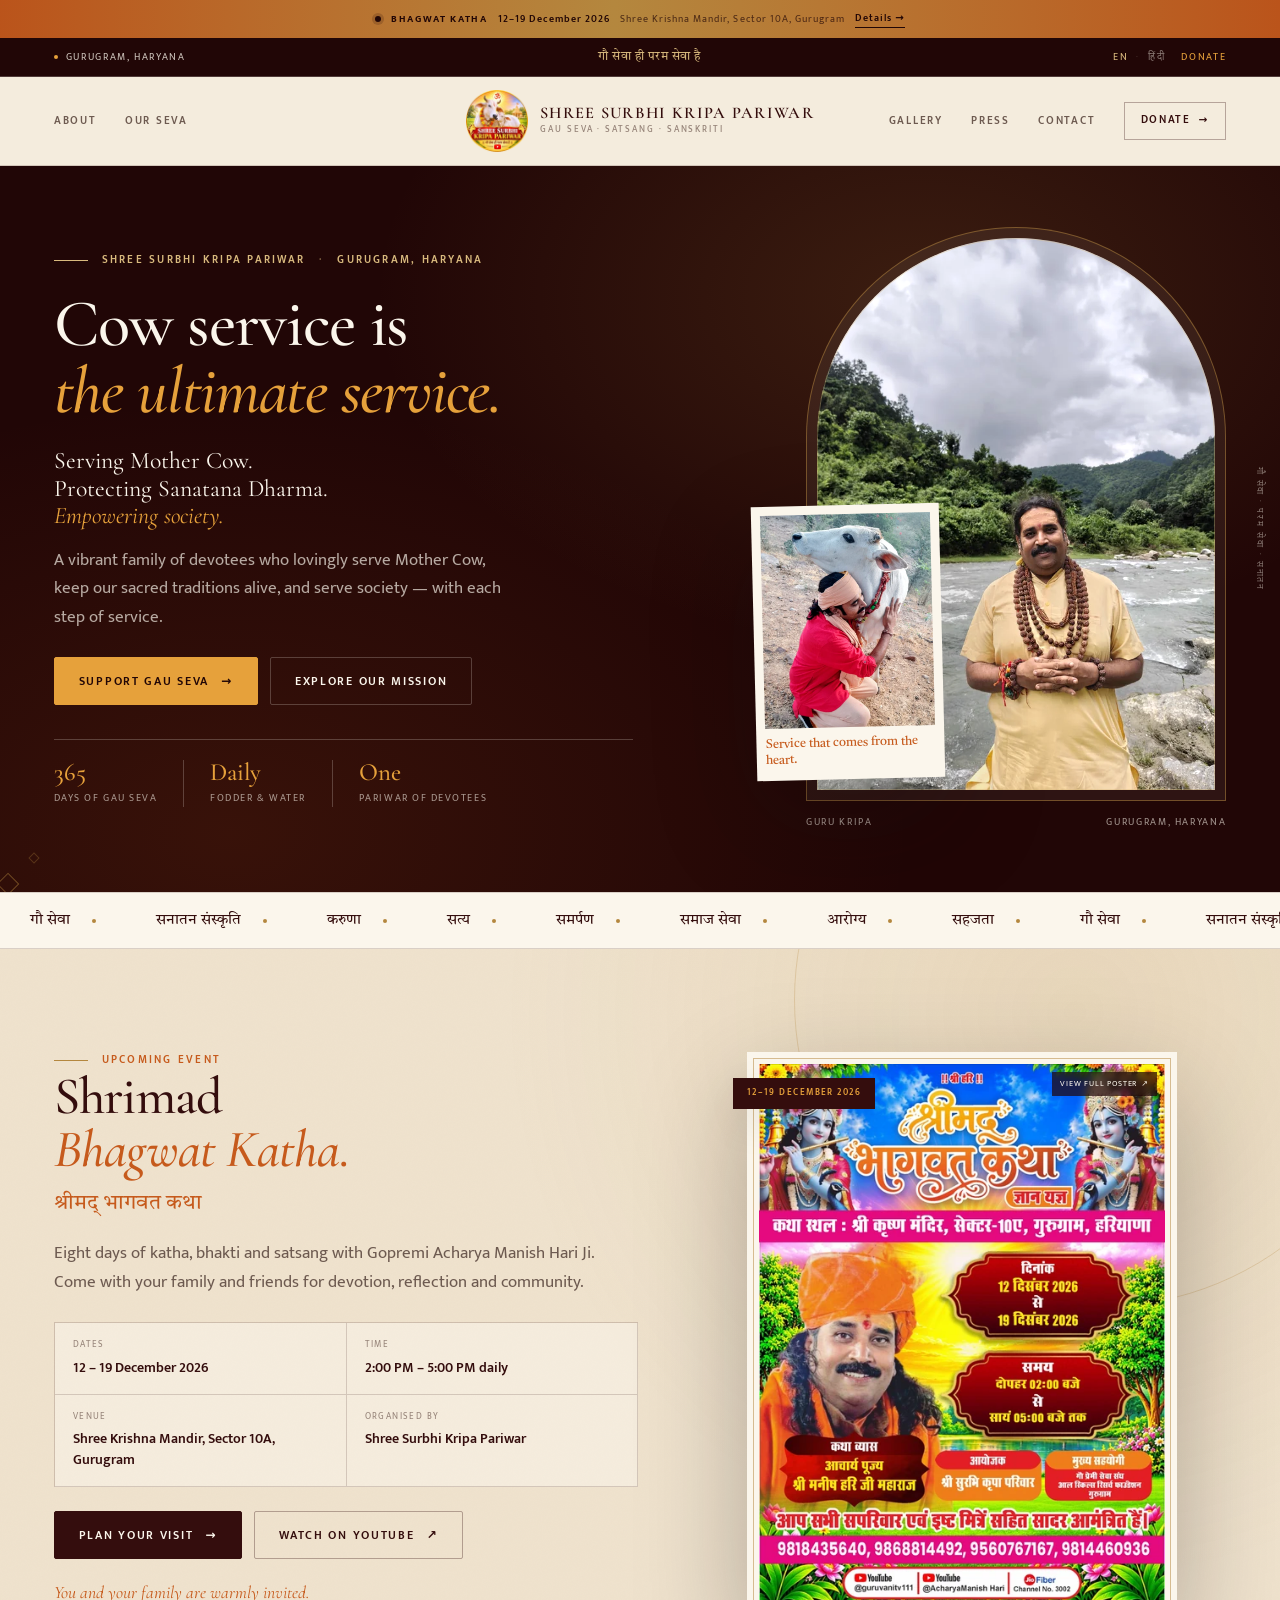
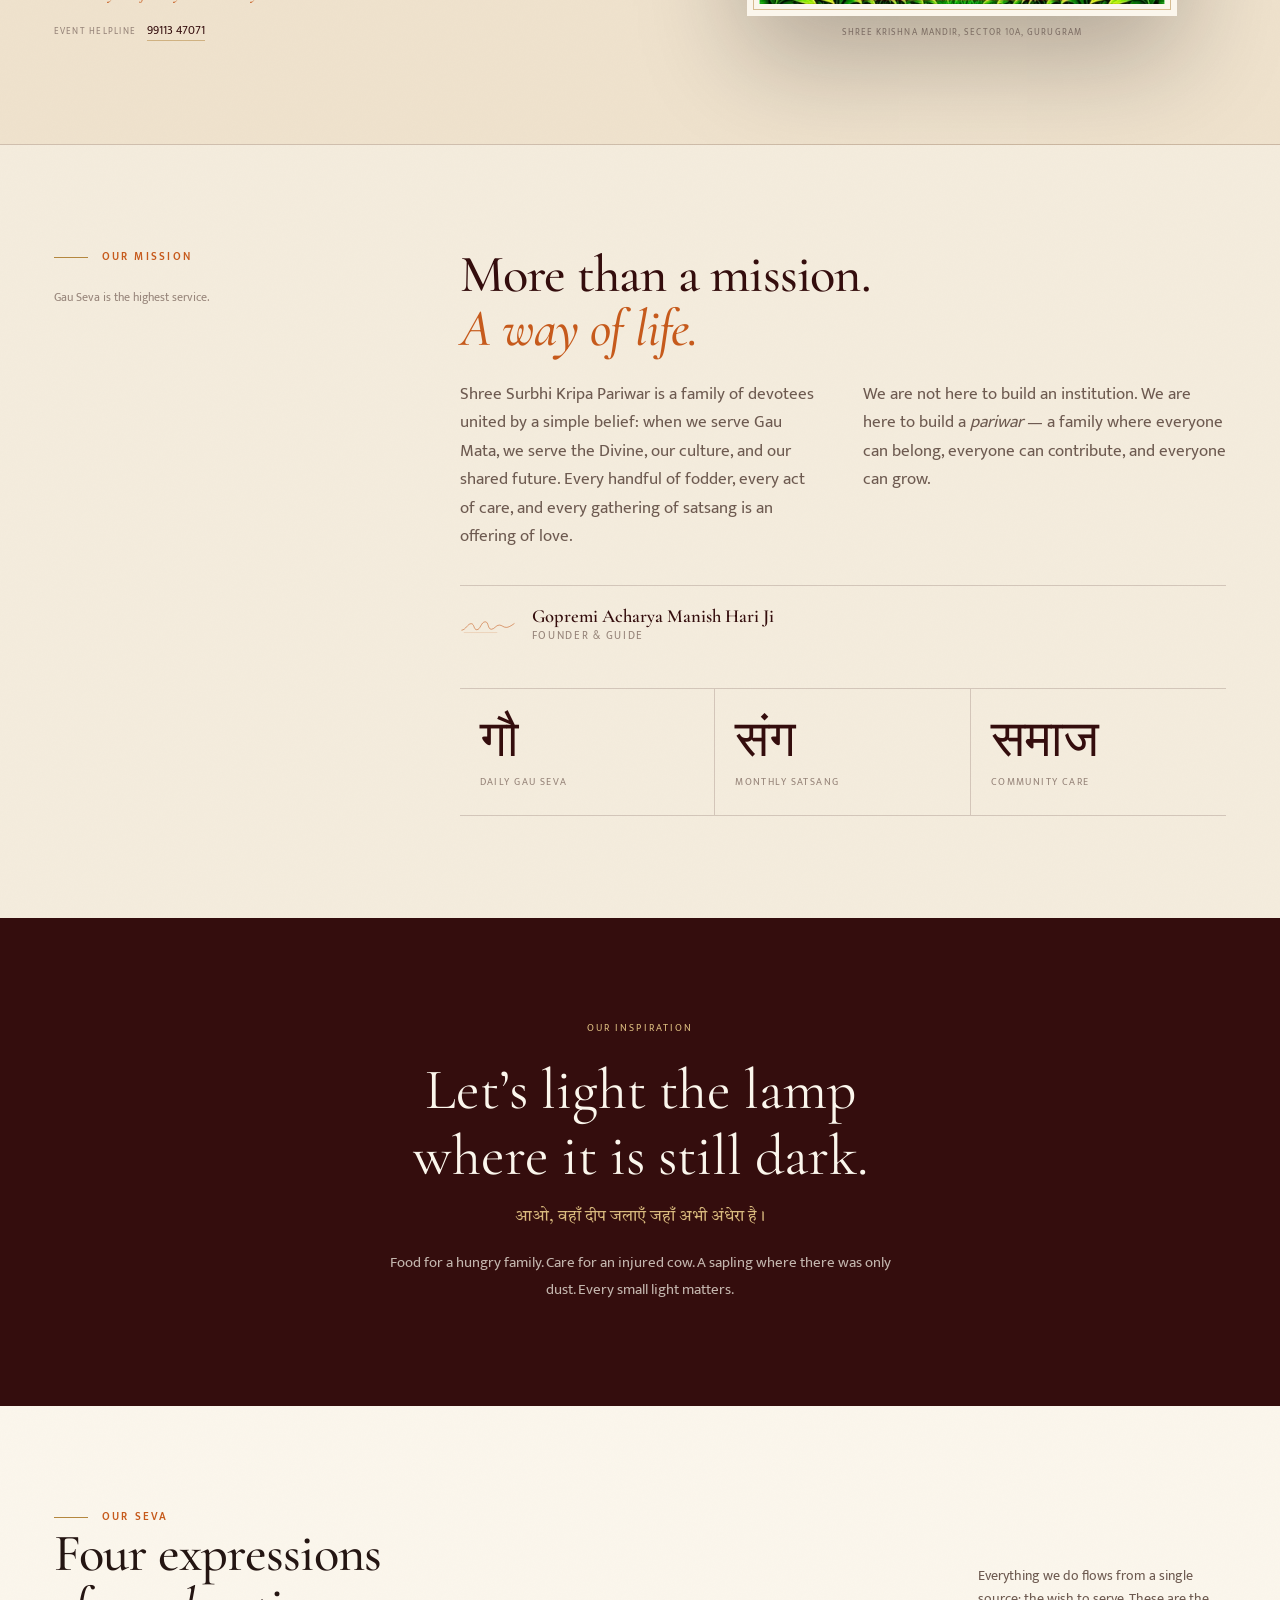
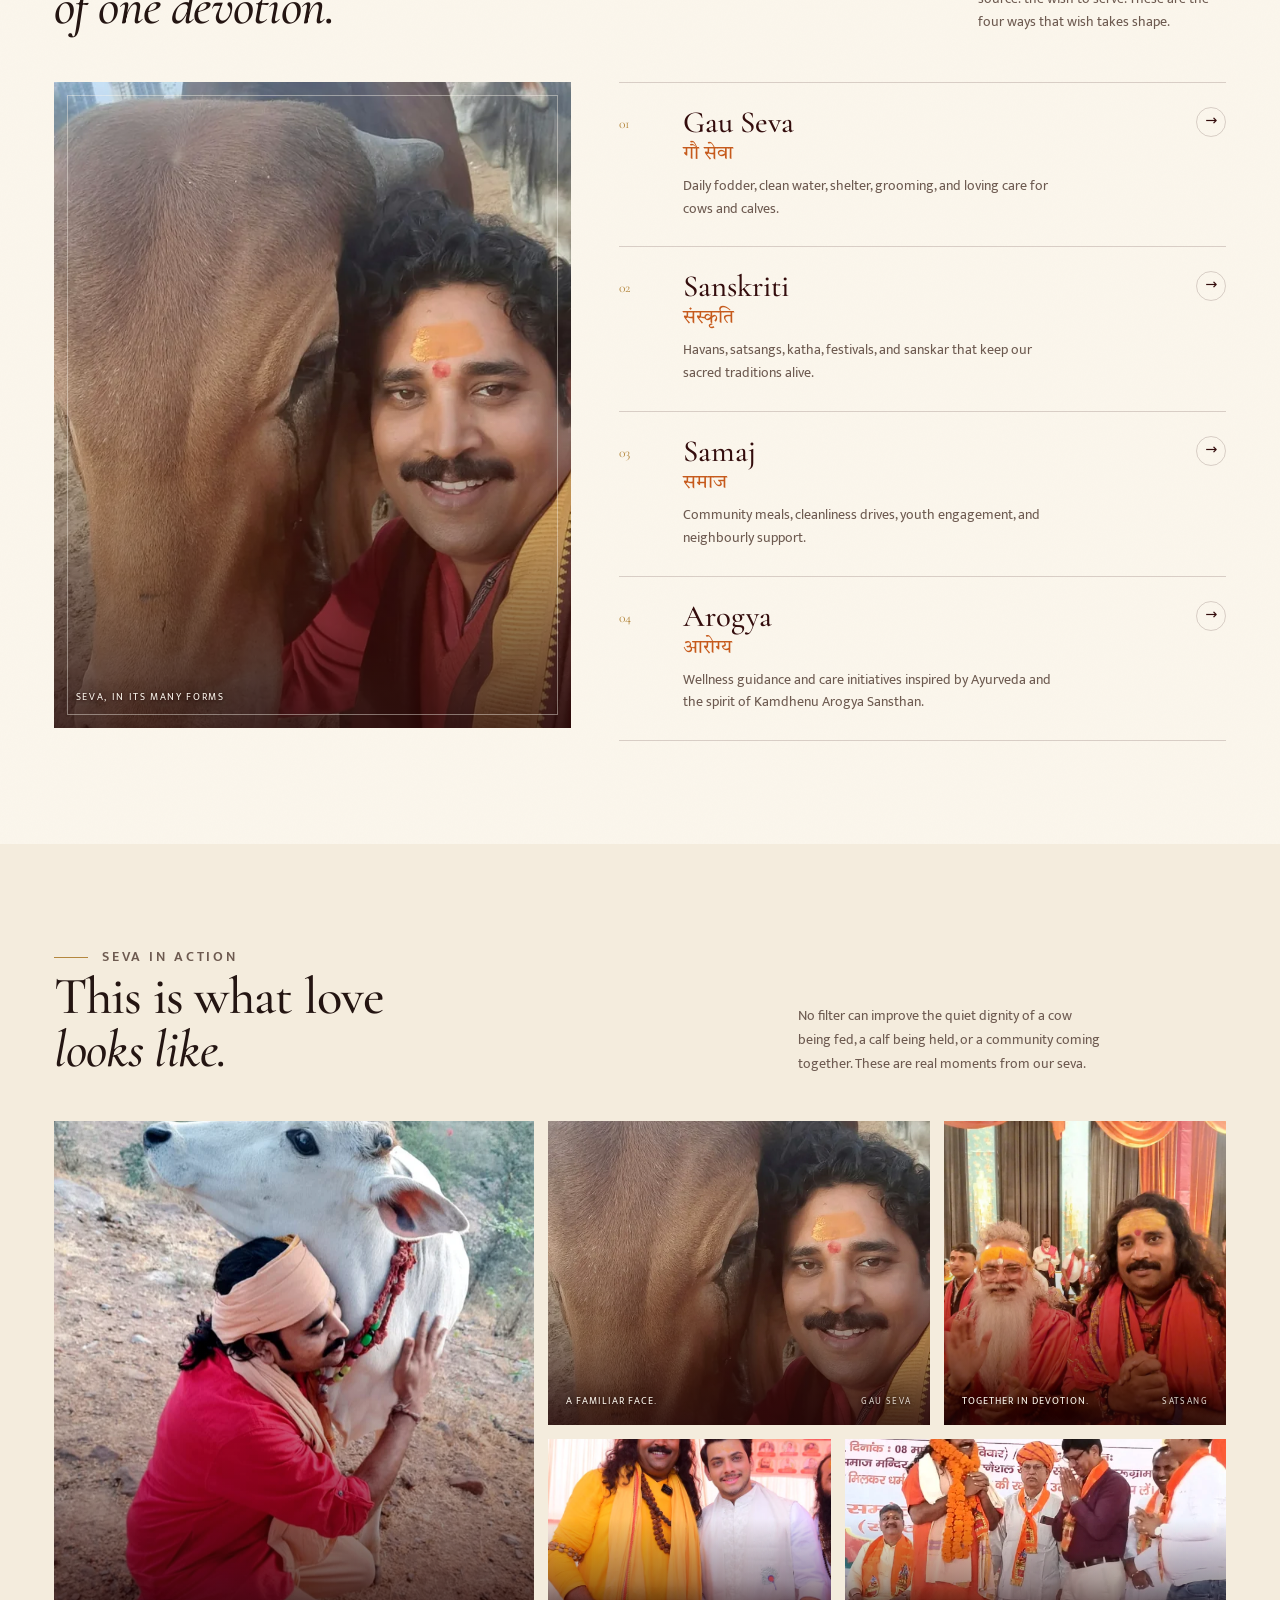
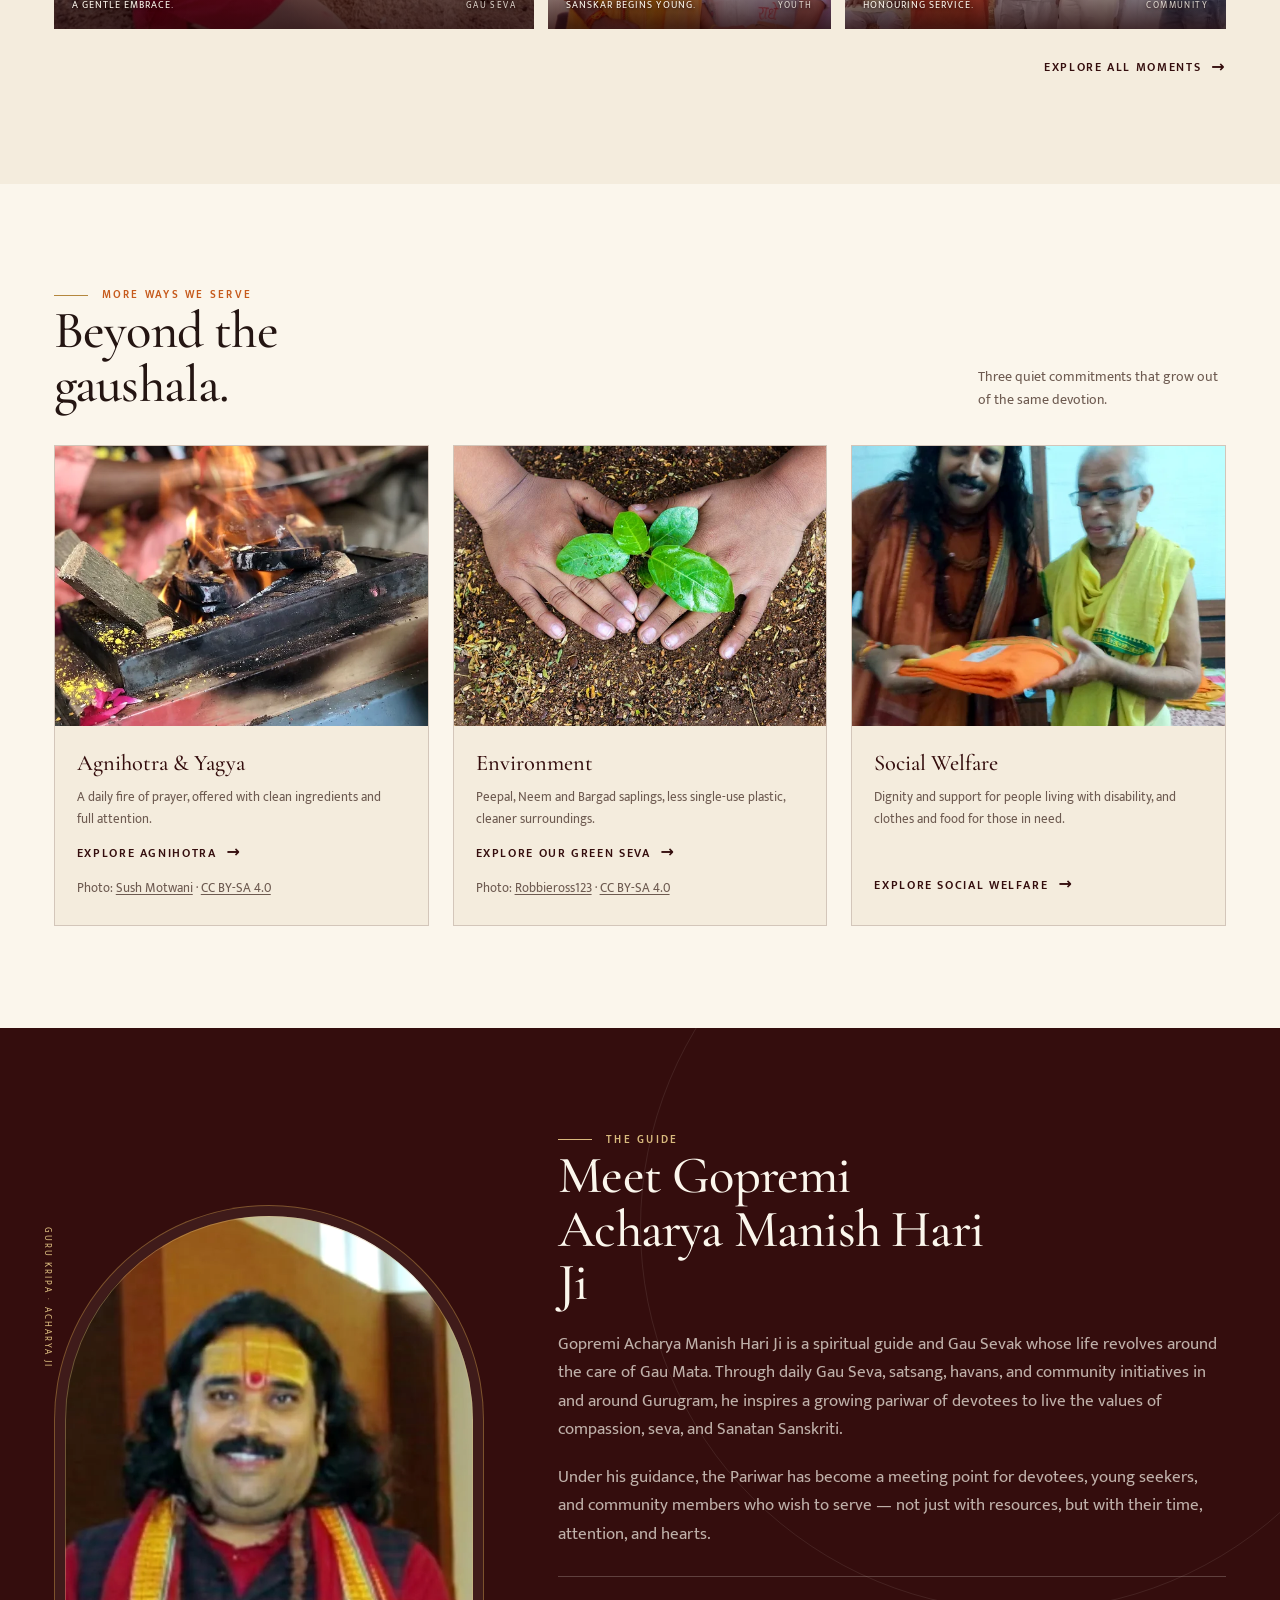
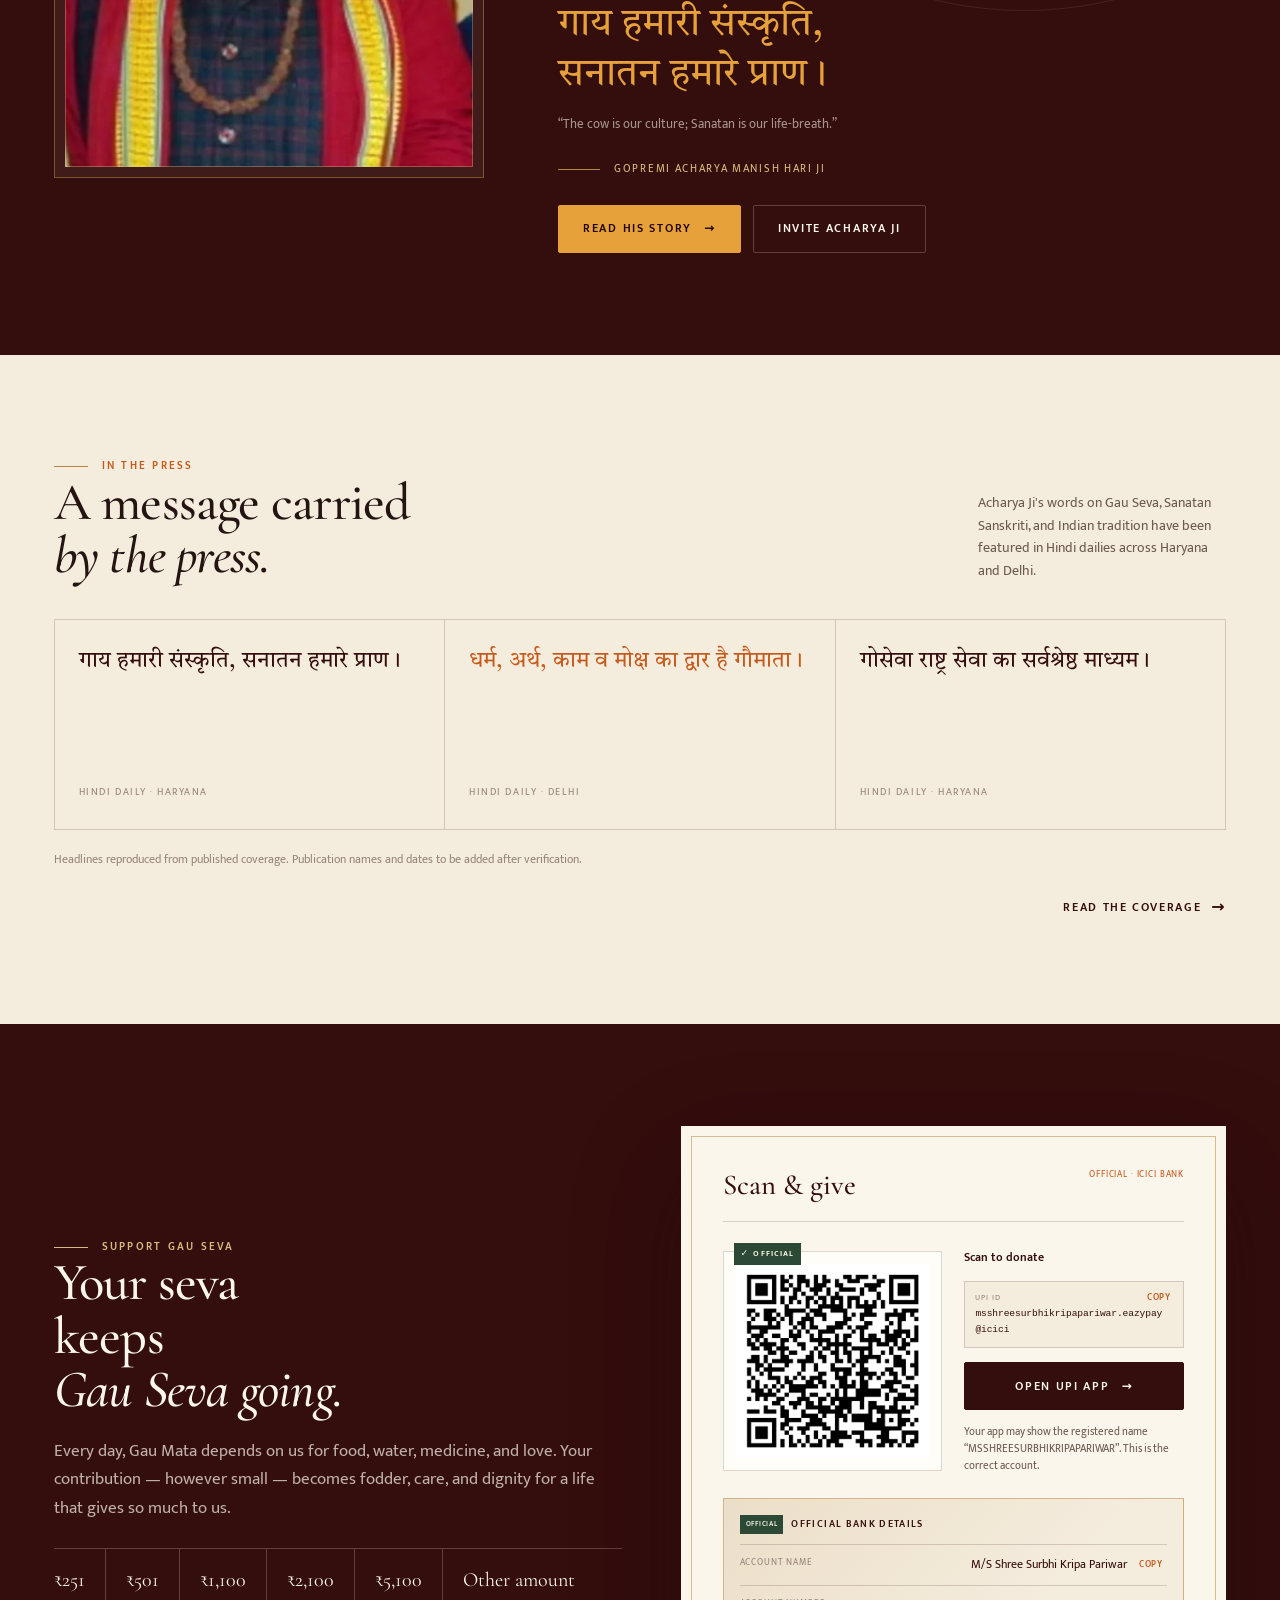
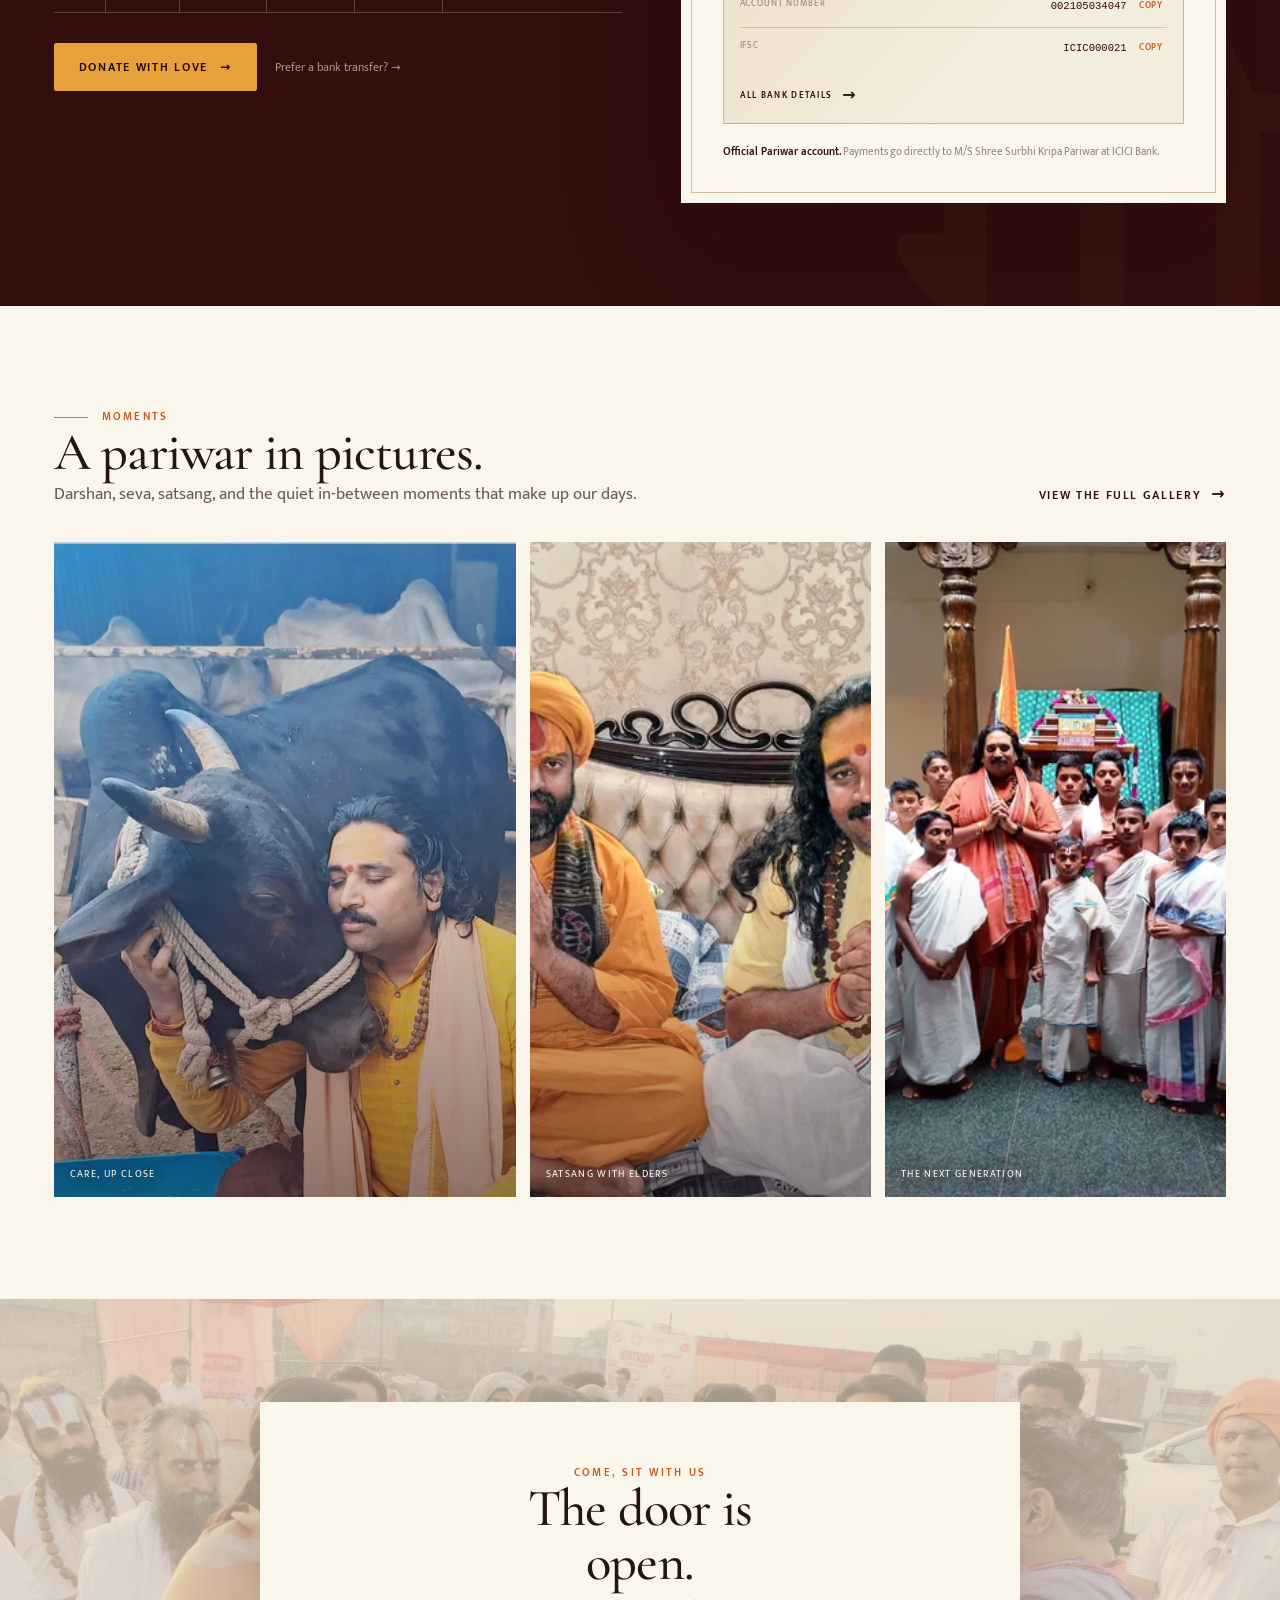
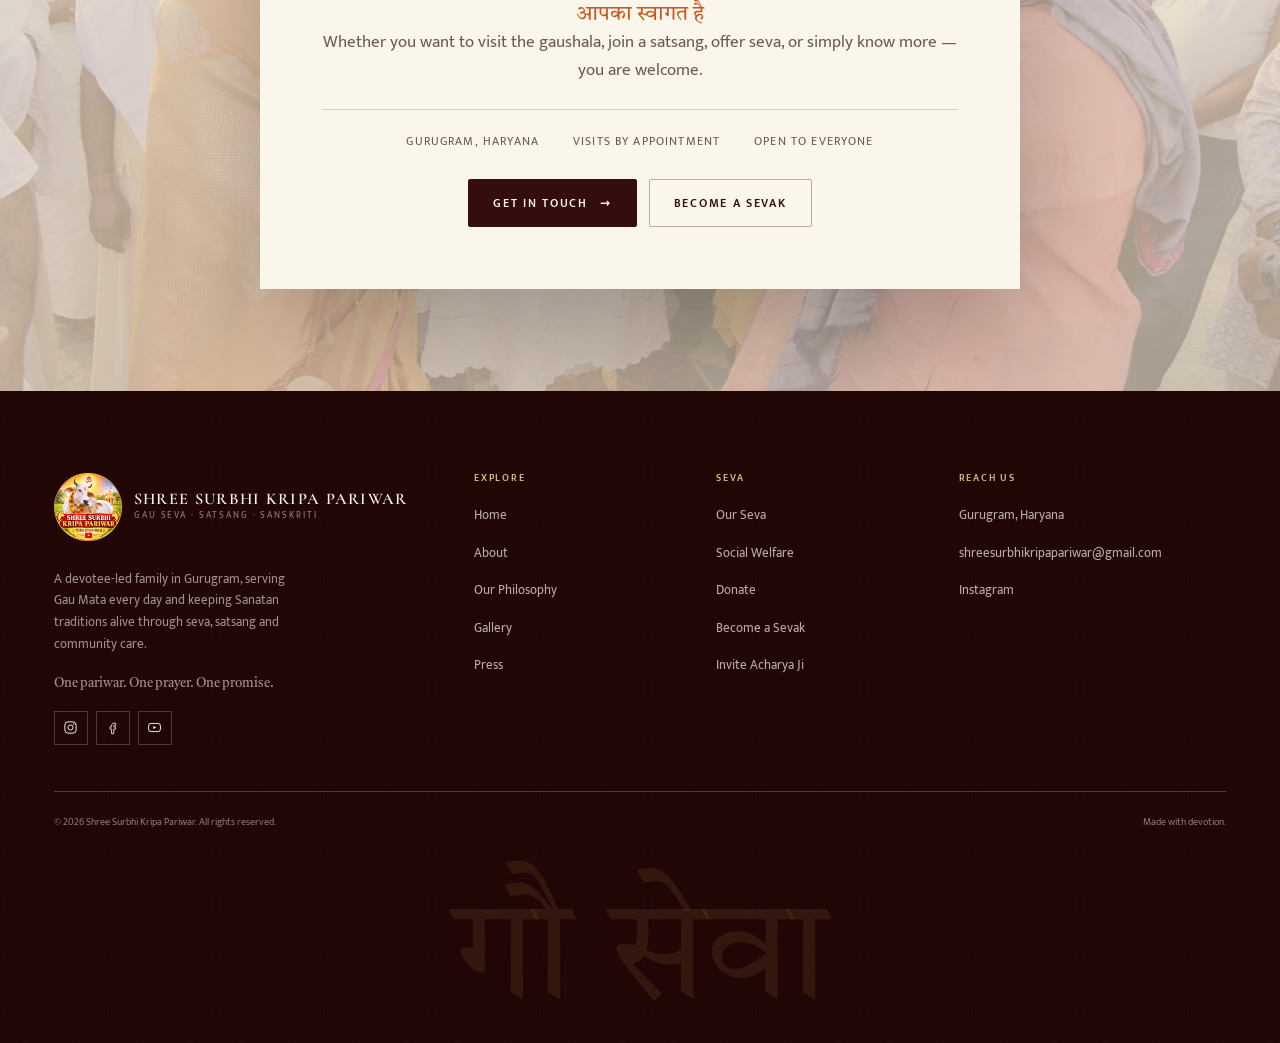
==== commit 2f0d4052: "Update helpline number to 99113 47071" ====
--- a/index.html
+++ b/index.html
@@ -133,7 +133,7 @@
 <a class="btn btn--outline" href="https://youtube.com/@acharyamanishhari" target="_blank" rel="noopener noreferrer">Watch on YouTube <span aria-hidden="true">↗</span></a>
 </div>
 <p class="event__note">You and your family are warmly invited.</p>
-<p class="event__contact"><span>Event helpline</span> <a href="tel:+919958108003">99581 08003</a> · <a href="tel:+918527931666">85279 31666</a></p>
+<p class="event__contact"><span>Event helpline</span> <a href="tel:+919911347071">99113 47071</a></p>
 </div>
 <figure class="event__poster reveal reveal--delay-1">
 <a class="event__poster-link" href="assets/images/event-katha-1204.webp" target="_blank" rel="noopener noreferrer" aria-label="View full poster">
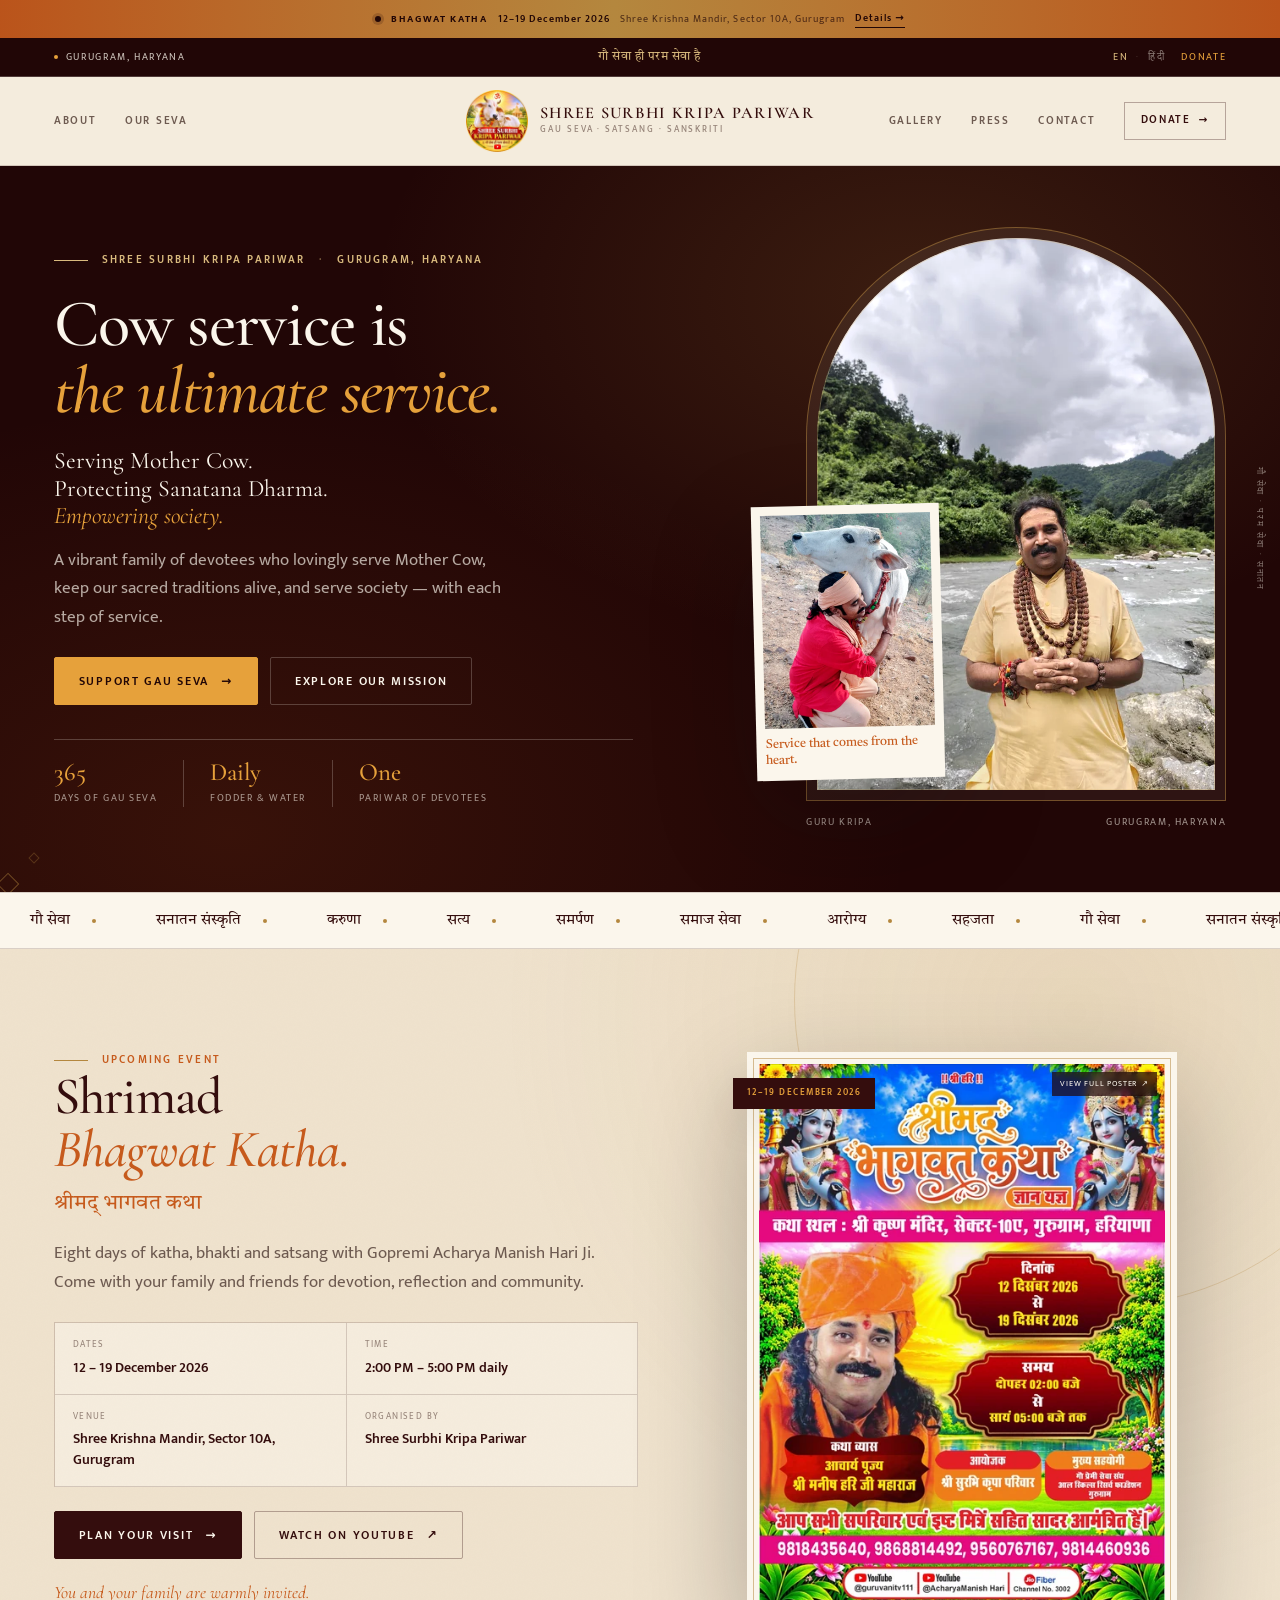
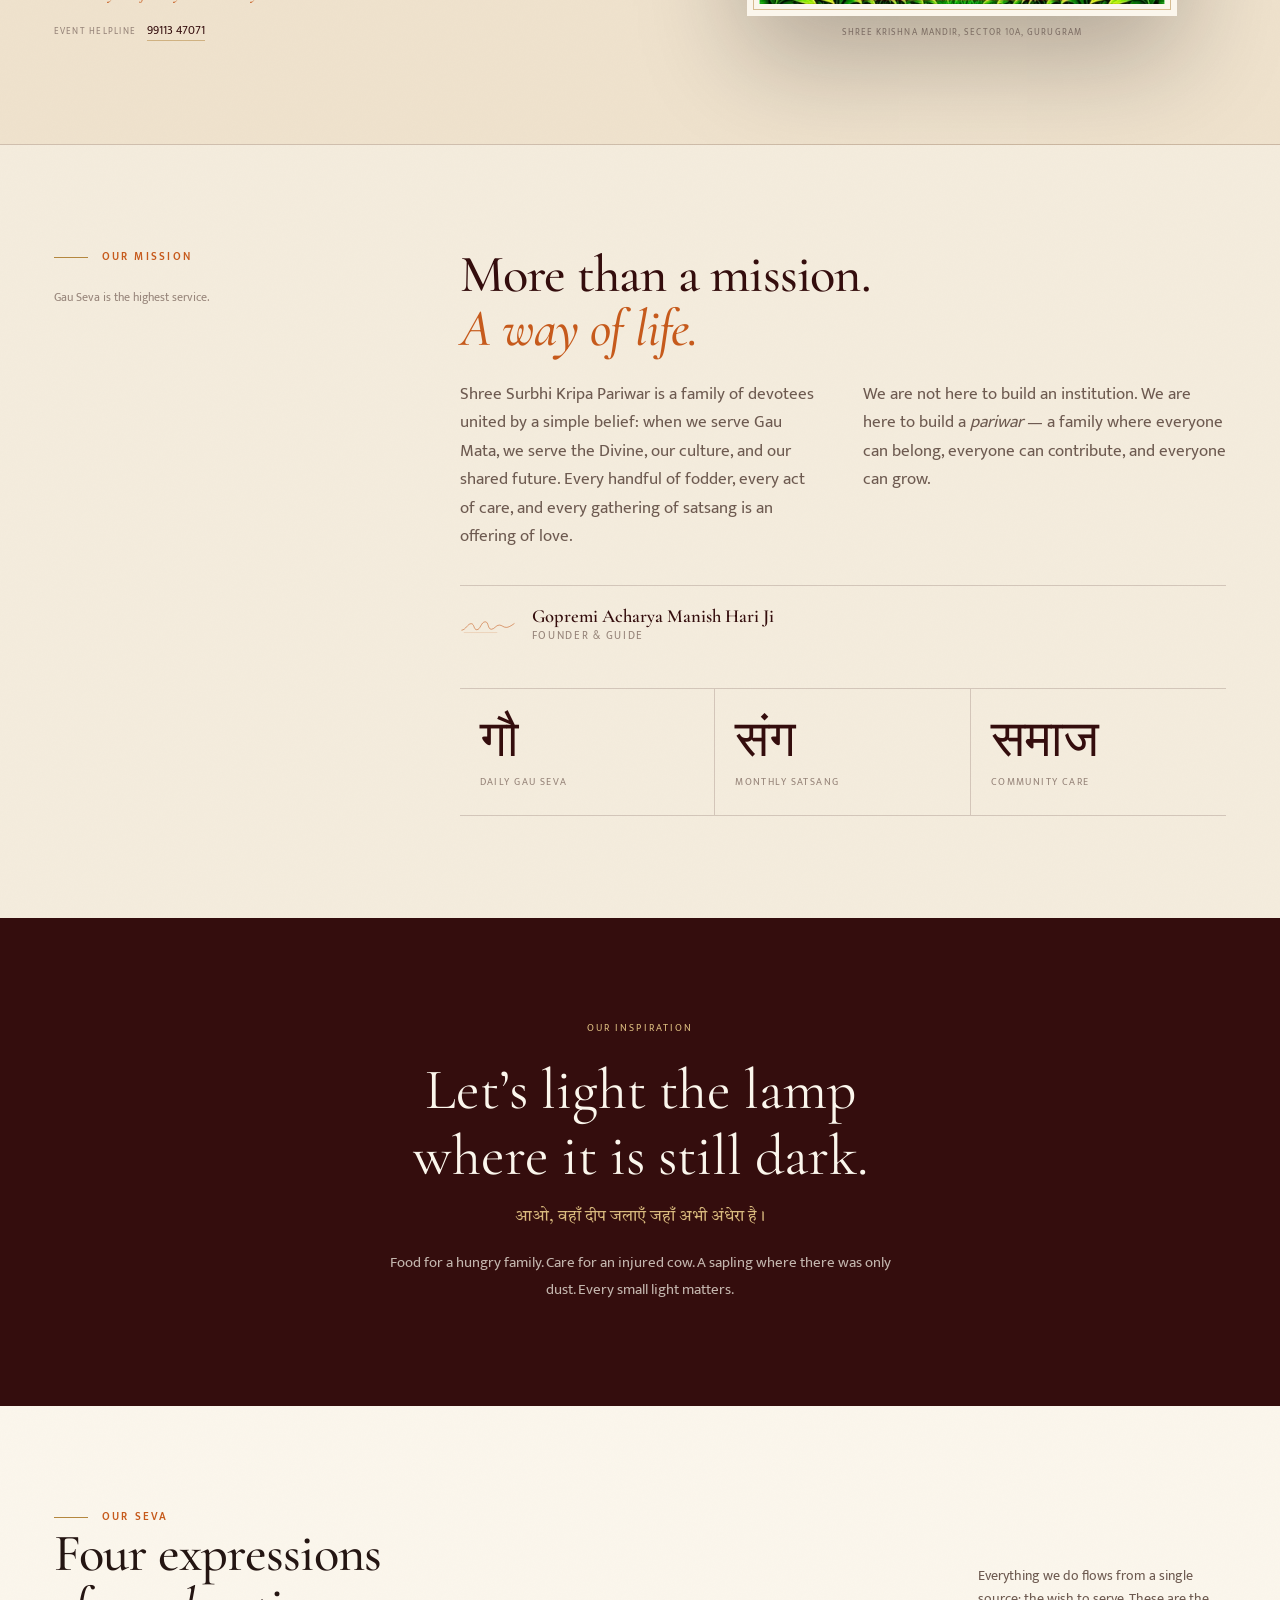
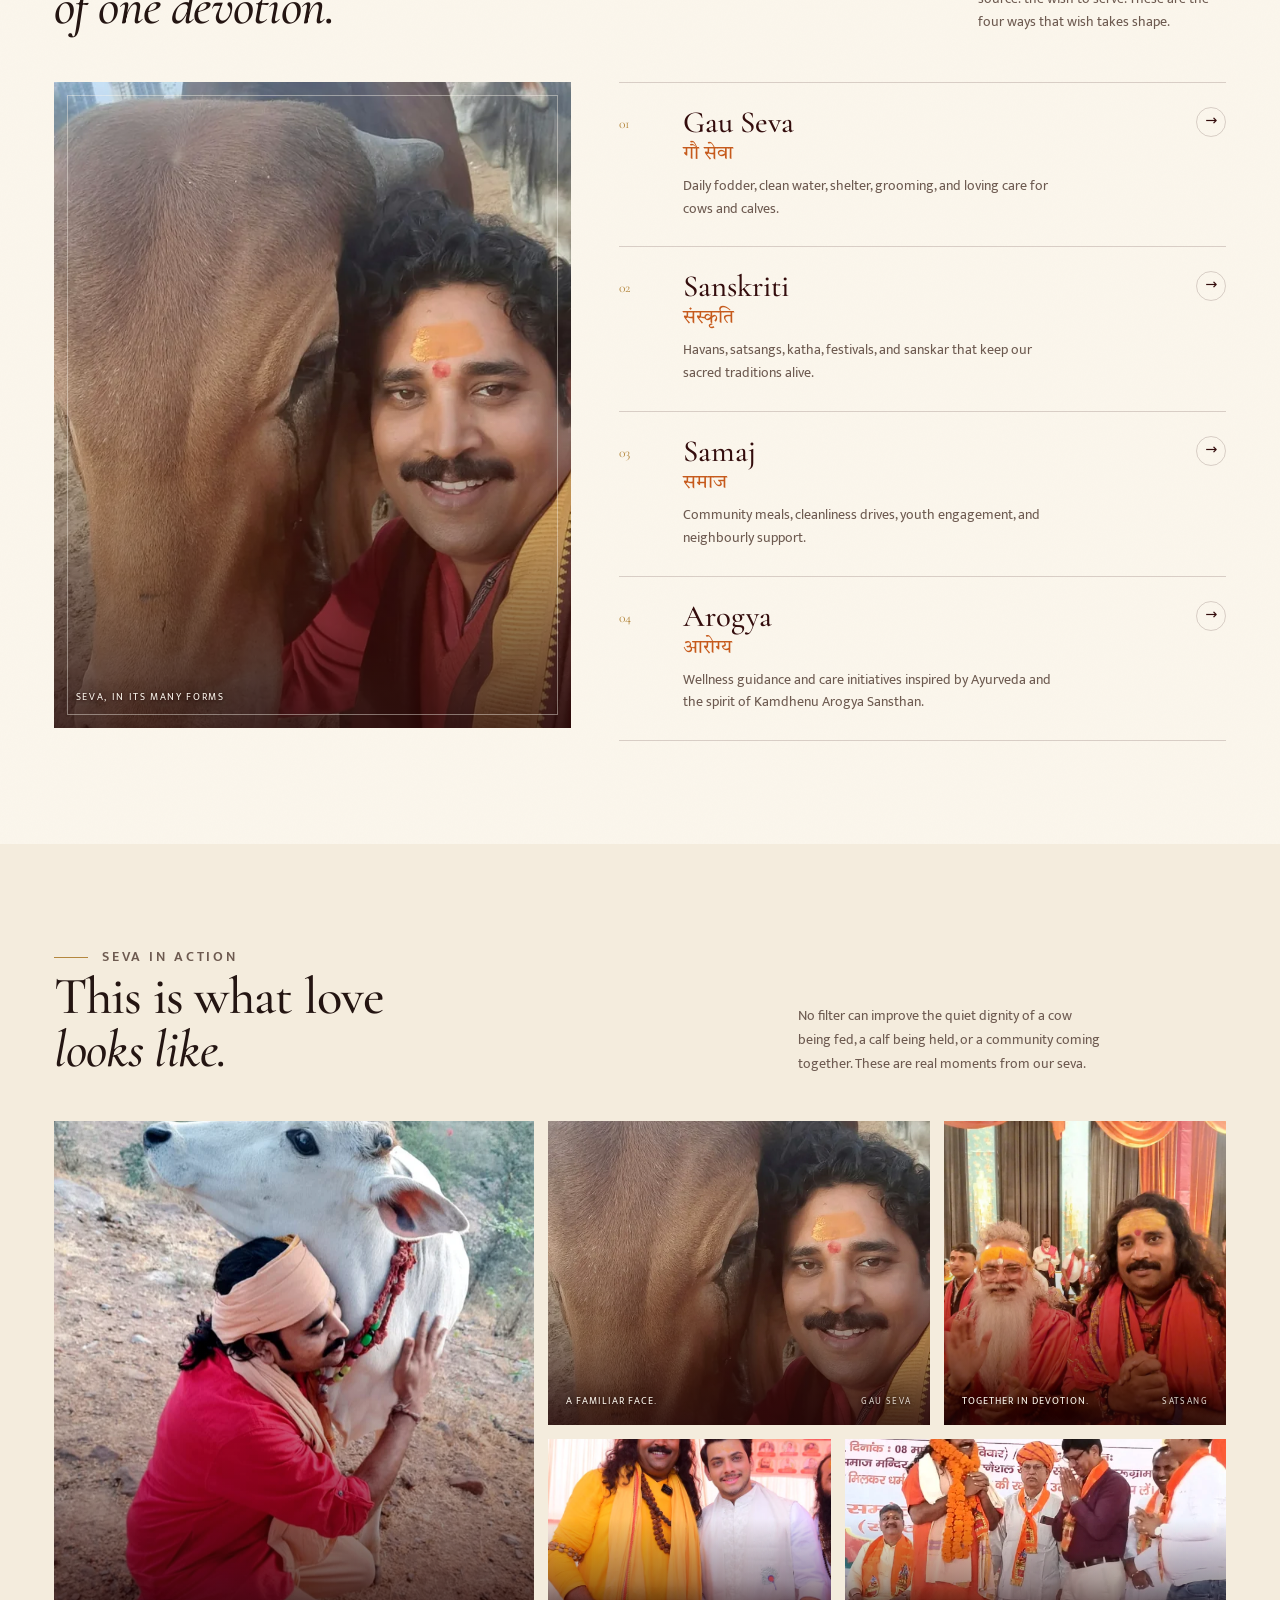
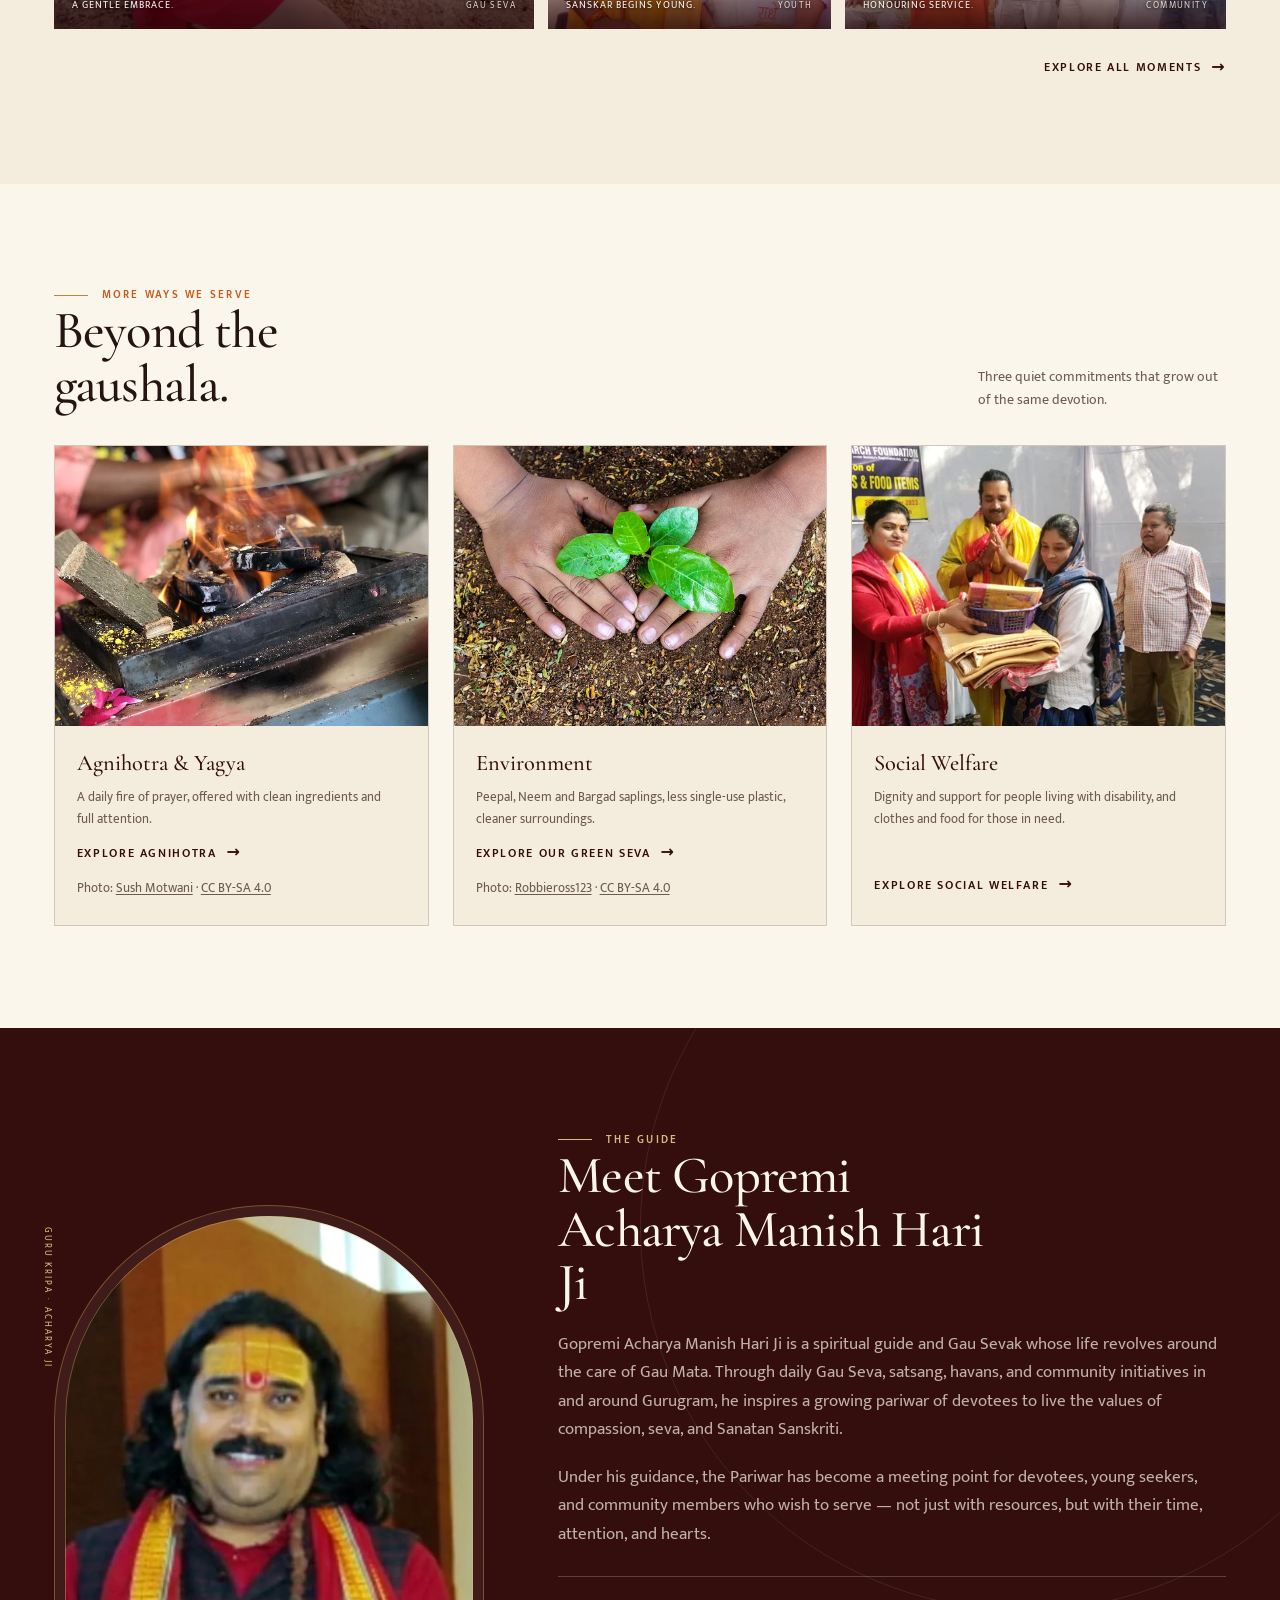
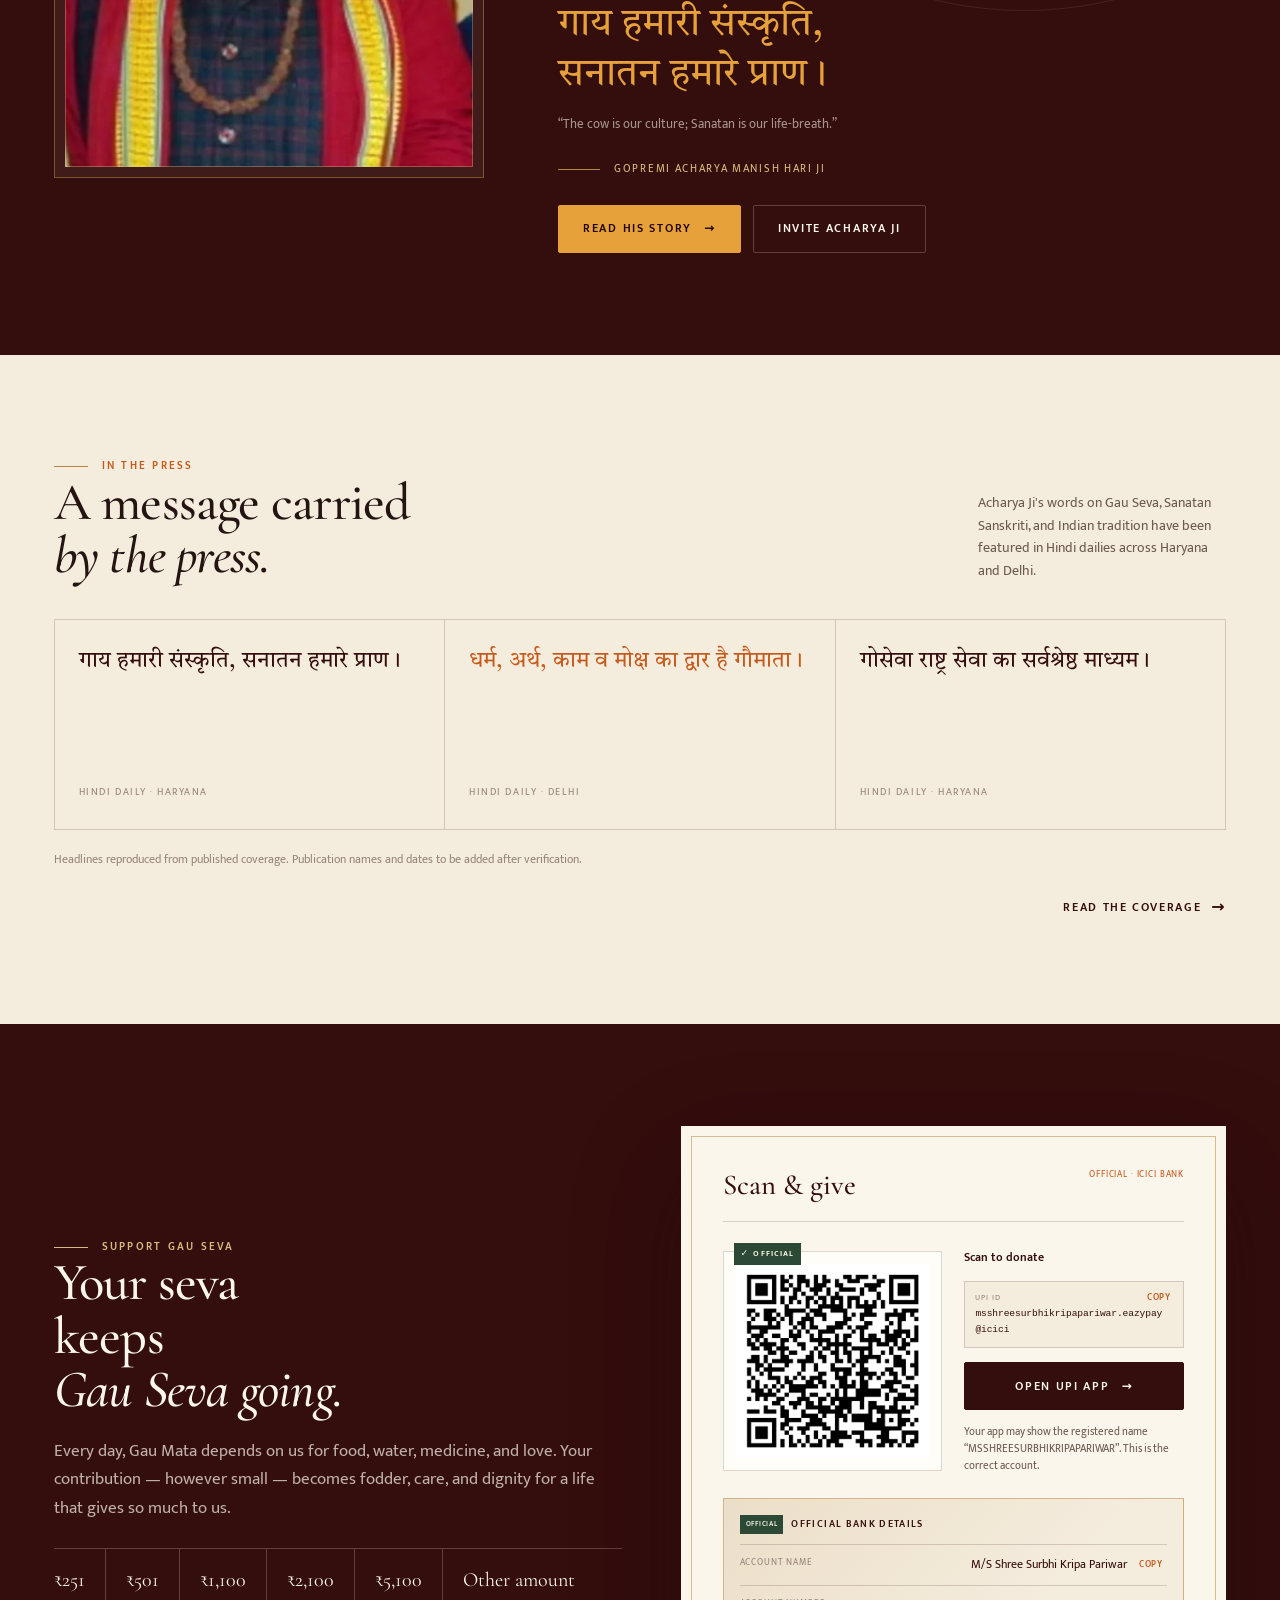
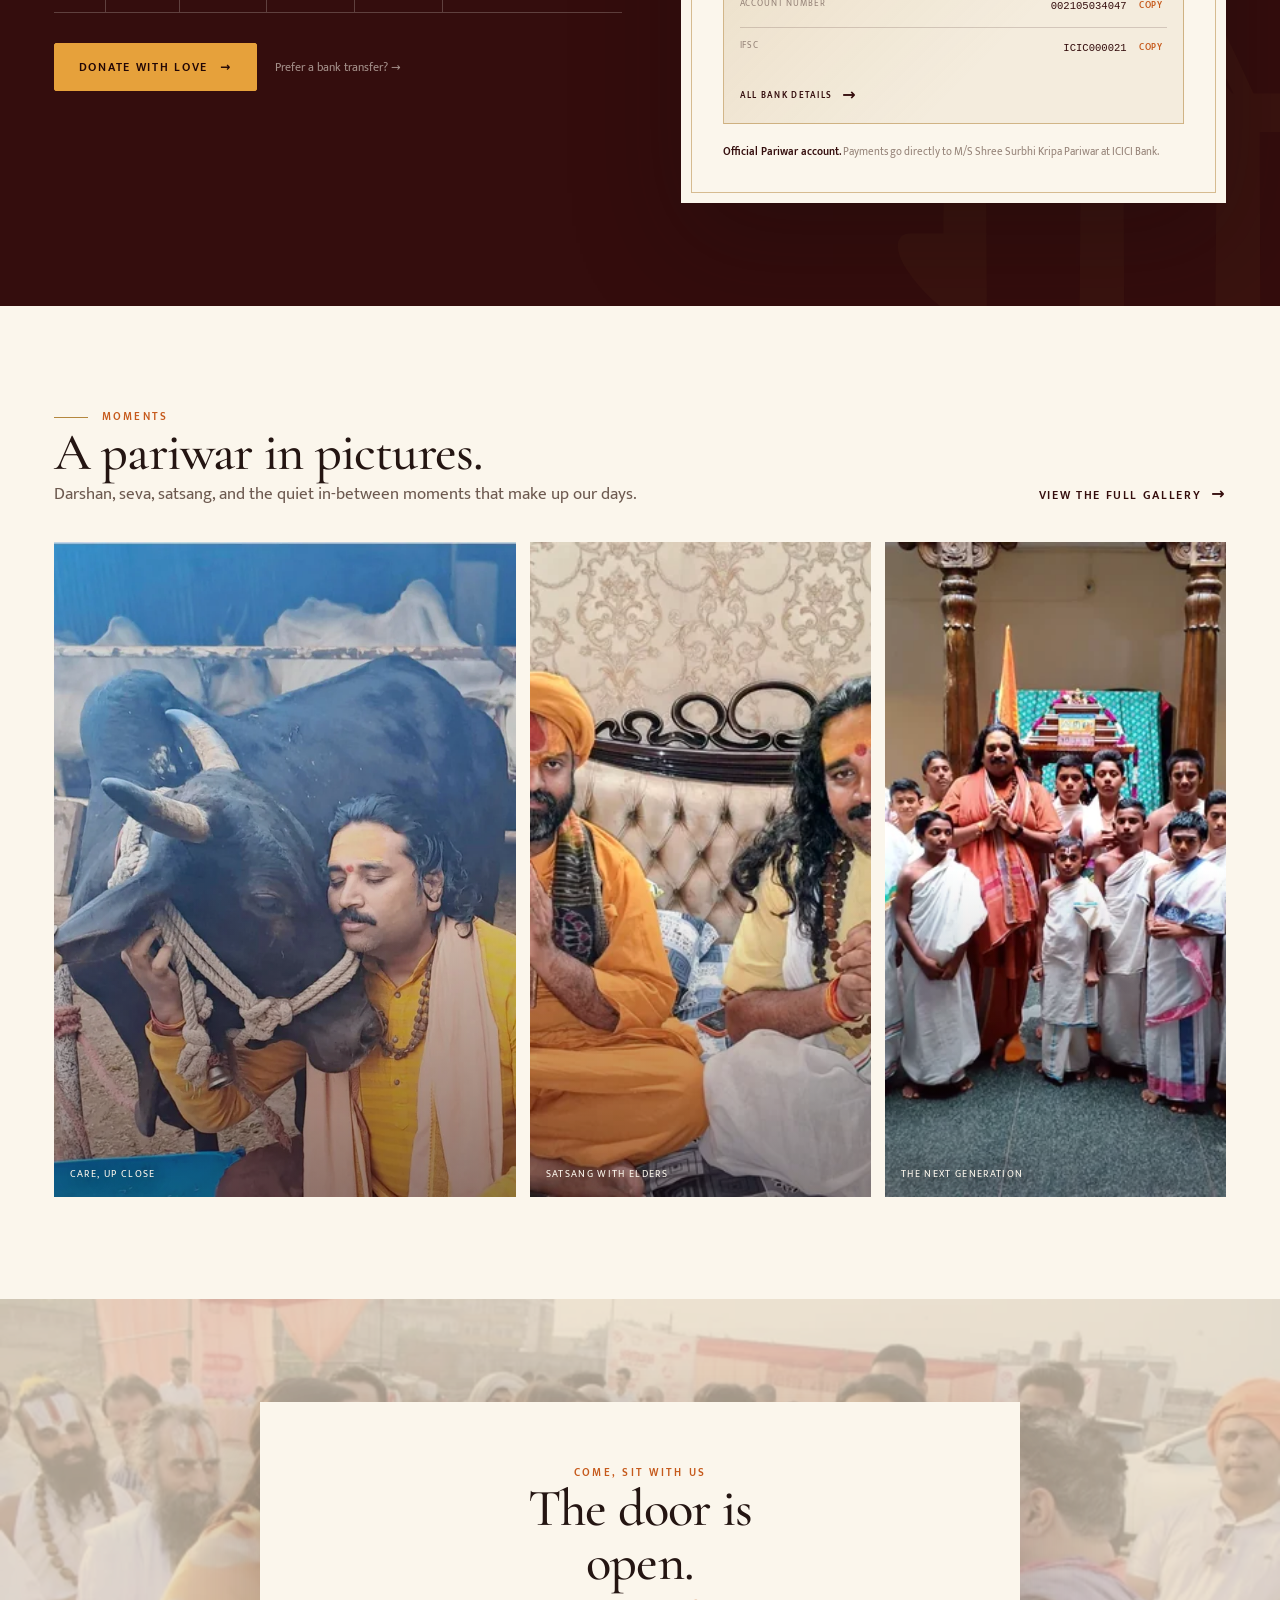
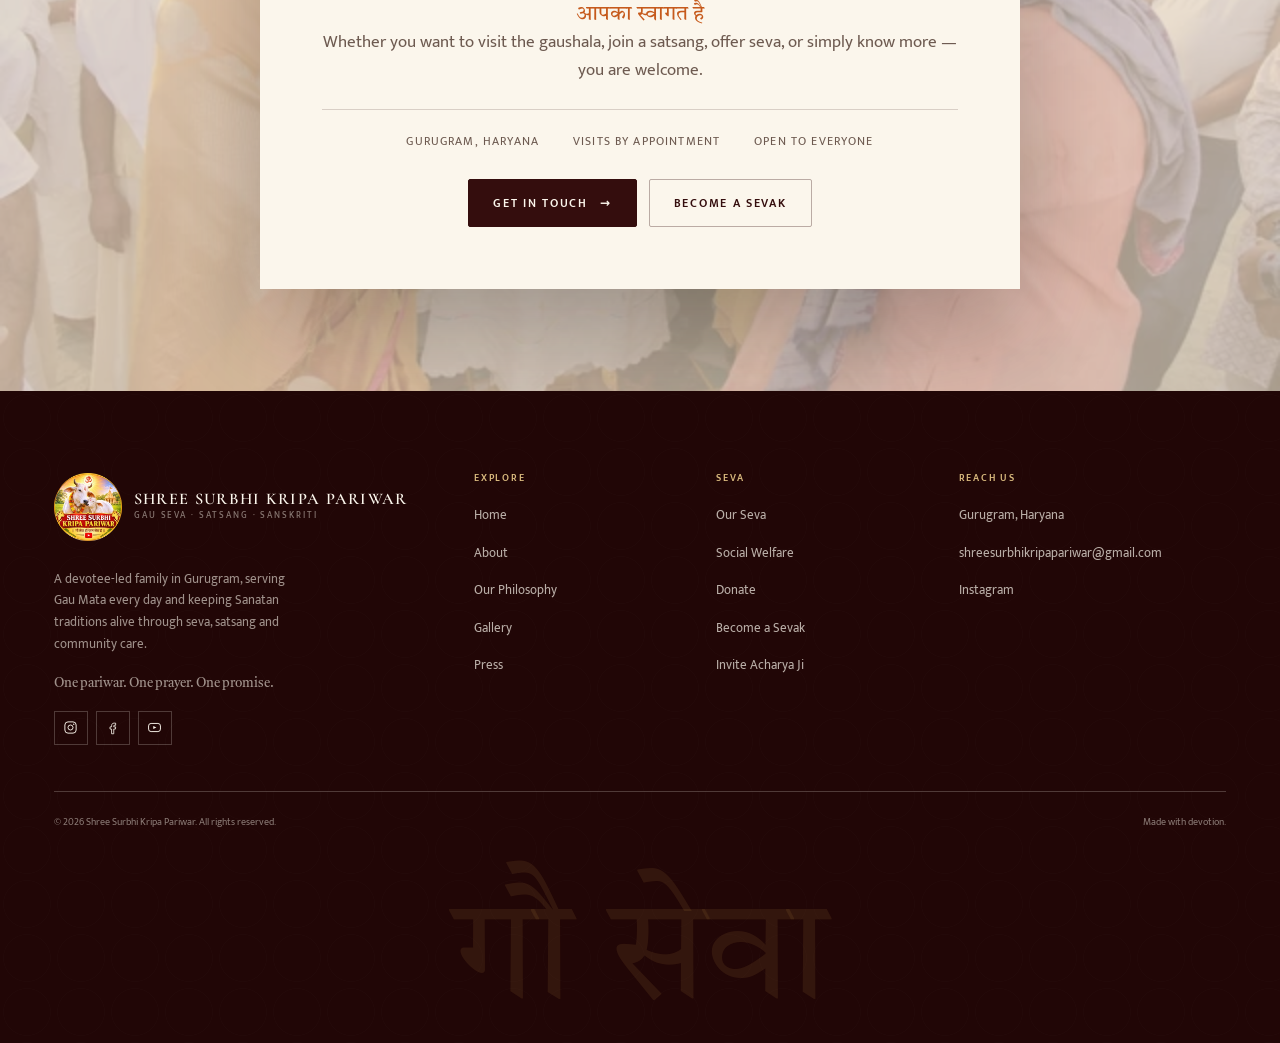
==== commit 58fd1abf: "Add winter blanket distribution photos and welfare gallery" ====
--- a/index.html
+++ b/index.html
@@ -260,7 +260,7 @@
 </div>
 </div>
 </article><article class="initiative-card reveal">
-<a class="initiative-card__media" href="seva.html#social-welfare" tabindex="-1" aria-hidden="true"><img src="assets/images/cloth-offering.webp" srcset="assets/images/cloth-offering-640.webp 640w, assets/images/cloth-offering-1080.webp 1080w, assets/images/cloth-offering-1200.webp 1200w" sizes="(max-width: 760px) 92vw, 30vw" width="1200" height="1600" alt="Clothes being offered to families in need." loading="lazy" decoding="async"></a>
+<a class="initiative-card__media" href="seva.html#social-welfare" tabindex="-1" aria-hidden="true"><img src="assets/images/winter-blanket-handover.webp" srcset="assets/images/winter-blanket-handover-640.webp 640w, assets/images/winter-blanket-handover-1080.webp 1080w, assets/images/winter-blanket-handover-1600.webp 1600w" sizes="(max-width: 760px) 92vw, 30vw" width="1600" height="900" alt="Blankets, clothes and food being handed to a family during a winter distribution drive." loading="lazy" decoding="async"></a>
 <div class="initiative-card__body">
 <h3>Social Welfare</h3>
 <p>Dignity and support for people living with disability, and clothes and food for those in need.</p>
